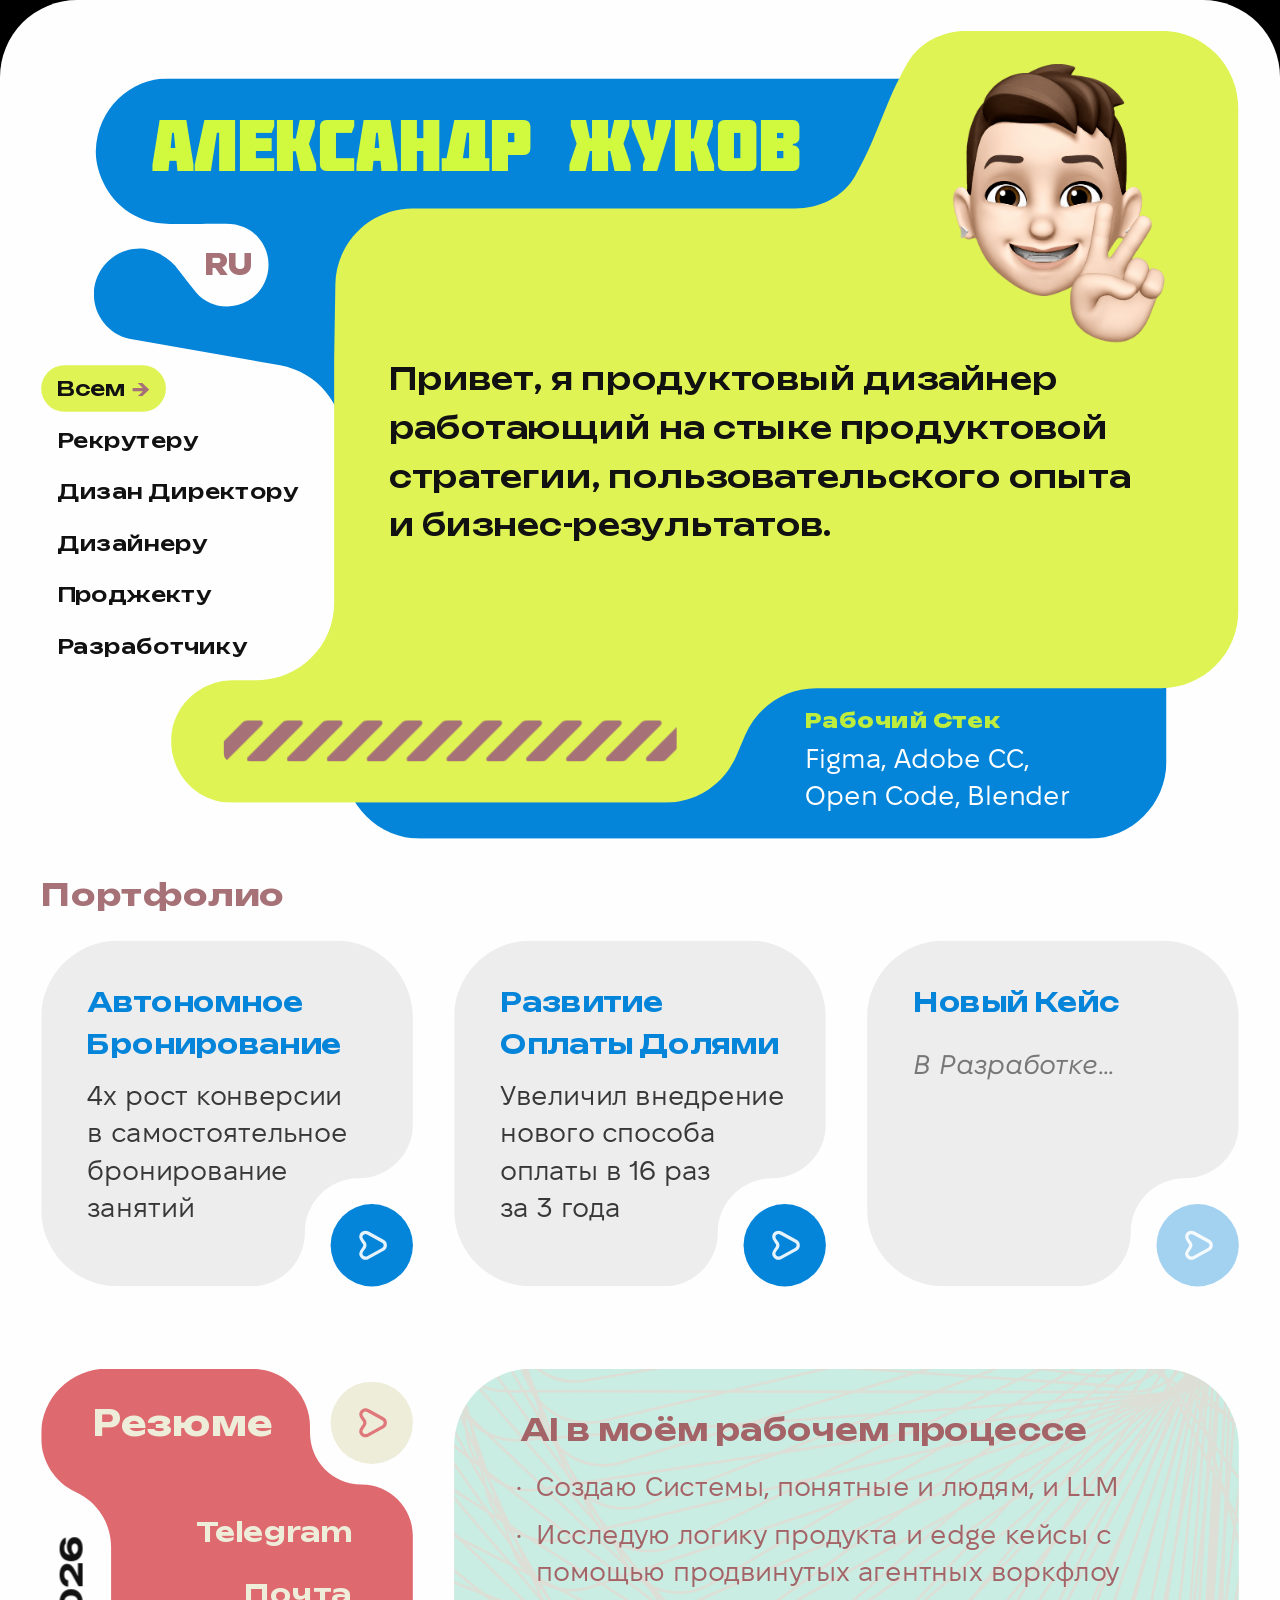
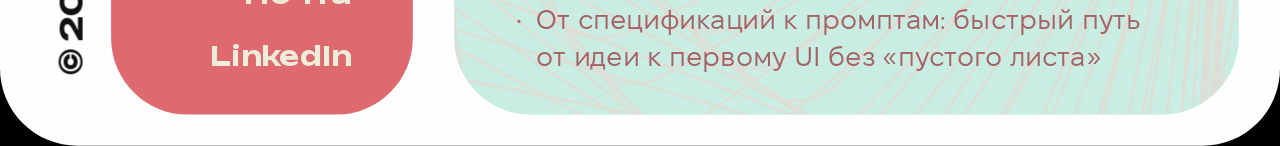
==== index.html @ 45cc1c5e "Fixes" ====
<!doctype html>
<html lang="ru">
  <head>
    <meta charset="UTF-8" />
    <meta name="viewport" content="width=device-width, initial-scale=1, viewport-fit=cover" />
    <meta name="description" content="Я продуктовый дизайнер. Работаю на стыке продуктовой стратегии, UX и пользы для бизнеса. Всегда рад обсудить дизайн, сложные системы и создание крутых решений для реальных задач." />
    <meta property="og:type" content="website" />
    <meta property="og:locale" content="ru_RU" />
    <meta property="og:title" content="Александр Жуков | Портфолио" />
    <meta property="og:description" content="Я продуктовый дизайнер. Работаю на стыке продуктовой стратегии, UX и пользы для бизнеса. Всегда рад обсудить дизайн, сложные системы и создание крутых решений для реальных задач." />
    <meta property="og:image" content="/seo/image-ru.png" />
    <title>Александр Жуков | Портфолио</title>
    <link rel="icon" href="/seo/favicon-light.svg" type="image/svg+xml" />
    <link rel="icon" href="/seo/favicon-light.svg" type="image/svg+xml" media="(prefers-color-scheme: light)" />
    <link rel="icon" href="/seo/favicon-dark.svg" type="image/svg+xml" media="(prefers-color-scheme: dark)" />
    <link rel="preconnect" href="https://fonts.gstatic.com" />

    <!-- Preload local fonts and critical index-page assets to prevent UI jumping during first animation -->
    <link rel="preload" href="/fonts/Bounded-Variable.ttf" as="font" type="font/ttf" crossorigin="anonymous">
    <link rel="preload" href="/fonts/Molot.otf" as="font" type="font/otf" crossorigin="anonymous">
    <link rel="preload" href="/fonts/FixelDisplay-Light.otf" as="font" type="font/otf" crossorigin="anonymous">
    <link rel="preload" href="/fonts/FixelDisplay-Regular.otf" as="font" type="font/otf" crossorigin="anonymous">
    <link rel="preload" href="/fonts/FixelDisplay20240404-RegularItalic.otf" as="font" type="font/otf" crossorigin="anonymous">
    <link rel="preload" href="/fonts/FixelDisplay-Medium.otf" as="font" type="font/otf" crossorigin="anonymous">
    <link rel="preload" href="/fonts/FixelDisplay-SemiBold.otf" as="font" type="font/otf" crossorigin="anonymous">
    <link rel="preload" href="/fonts/FixelText-Regular.otf" as="font" type="font/otf" crossorigin="anonymous">
    <link rel="preload" href="/fonts/FixelText20240404-RegularItalic.otf" as="font" type="font/otf" crossorigin="anonymous">
    <link rel="preload" href="/fonts/FixelText-Medium.otf" as="font" type="font/otf" crossorigin="anonymous">
    <link rel="preload" href="/my-animoji.png" as="image" type="image/png">
    <link rel="preload" href="/bg-pattern.svg" as="image" type="image/svg+xml">
    <link rel="preload" href="/mobile/bg-pattern.svg" as="image" type="image/svg+xml">
    <script type="module" crossorigin src="/assets/index-Bw-8nRaq.js"></script>
    <link rel="stylesheet" crossorigin href="/assets/index-B40tJUGC.css">
  </head>
  <body>
    <div id="root"></div>
  </body>
</html>
---- assets/index-B40tJUGC.css ----
@font-face{font-family:Bounded;src:url(/fonts/Bounded-Variable.ttf) format("truetype");font-weight:200 900;font-style:normal;font-display:swap}@font-face{font-family:Molot;src:url(/fonts/Molot.otf) format("opentype");font-weight:400;font-style:normal;font-display:swap}@font-face{font-family:Fixel Display;src:url(/fonts/FixelDisplay-Light.otf) format("opentype");font-weight:300;font-style:normal;font-display:swap}@font-face{font-family:Fixel Display;src:url(/fonts/FixelDisplay-Regular.otf) format("opentype");font-weight:400;font-style:normal;font-display:swap}@font-face{font-family:Fixel Display;src:url(/fonts/FixelDisplay20240404-RegularItalic.otf) format("opentype");font-weight:400;font-style:italic;font-display:swap}@font-face{font-family:Fixel Display;src:url(/fonts/FixelDisplay-Medium.otf) format("opentype");font-weight:500;font-style:normal;font-display:swap}@font-face{font-family:Fixel Display;src:url(/fonts/FixelDisplay-SemiBold.otf) format("opentype");font-weight:600;font-style:normal;font-display:swap}@font-face{font-family:Fixel Text;src:url(/fonts/FixelText-Regular.otf) format("opentype");font-weight:400;font-style:normal;font-display:swap}@font-face{font-family:Fixel Text;src:url(/fonts/FixelText20240404-RegularItalic.otf) format("opentype");font-weight:400;font-style:italic;font-display:swap}@font-face{font-family:Fixel Text;src:url(/fonts/FixelText-Medium.otf) format("opentype");font-weight:500;font-style:normal;font-display:swap}*,*:before,*:after{box-sizing:border-box}html{scrollbar-gutter:stable}html,body{margin:0;padding:0;background:#383838;color:#111;font-family:Bounded,system-ui,-apple-system,sans-serif;-webkit-font-smoothing:antialiased;-moz-osx-font-smoothing:grayscale;text-rendering:optimizeLegibility}body{min-height:100vh;overflow-x:hidden}button{font:inherit;color:inherit;background:none;border:0;padding:0;cursor:pointer}a{color:inherit;text-decoration:none}img{display:block;max-width:100%}@media (prefers-reduced-motion: reduce){*,*:before,*:after{animation-duration:.01ms!important;animation-iteration-count:1!important;transition-duration:.01ms!important;scroll-behavior:auto!important}}.shape-blue-main{position:absolute;width:834px;height:591px;background:#0585da;clip-path:path("M776.786.103a61 61 0 0 0-2.952-.072H59.372C29.437-.971 2.59 22.47 1.497 56.12c-.515 15.85 9.196 39.586 30.092 50.351 16.5 8.5 24.49 6.5 71 6.5 16 0 25 8.5 29.5 17 8.144 15.383 2.122 34.447-12.347 42.832-13.433 7.785-30.278 4.979-40.112-6.318-2.516-2.891-16.41-20.864-16.41-20.864s-10.833-12.379-26.3-13.381C15.467 131.741 0 148.768 0 167.798c0 16.703 11.475 31.049 27.44 34.555l117.338 20.668c28.535 5.136 49.304 30.054 49.304 59.153v248.702c0 33.19 26.805 60.096 59.871 60.096h519.881c33.066 0 59.871-26.906 59.871-60.096V60.126c0-2.118-2.284-3.383-4.273-2.673a28.8 28.8 0 0 1-9.697 1.672c-15.982 0-28.938-13.004-28.938-29.046 0-12.451-1.621-29.372-14.011-29.976")}.shape-green-main{position:absolute;width:830px;height:600px;background:#dff354;clip-path:path("M829.58 451c0 33.137-26.863 60-60 60H501.471c-23.948 0-45.603 14.241-55.09 36.23l-7.137 16.54c-9.488 21.989-31.143 36.23-55.091 36.23H47.69c-45.898 0-65.208-58.559-28.312-85.859a47.6 47.6 0 0 1 28.312-9.336h19.06c33.137 0 60-26.863 60-60l.001-189.399.948-58.38C128.23 164.273 154.933 138 187.691 138h297.28c18.919 0 37.198-8.678 46.659-25.061 18.279-31.65 22.572-56.227 40.85-87.878C581.941 8.678 600.221 0 619.14 0h150.44c33.137 0 60 26.863 60 60z")}.shape-case{position:absolute;top:0;right:0;bottom:0;left:0;width:289px;height:269px;background:var(--case-bg, #e8e6d3);clip-path:path("M229 0C262.137 0 289 26.8629 289 60V143C289 166.196 270.196 185 247 185C223.804 185 205 203.804 205 227C205 250.196 186.196 269 163 269H60C26.8629 269 0 242.137 0 209V60C0 26.8629 26.8629 0 60 0H229Z")}.shape-contact{position:absolute;top:0;right:0;bottom:0;left:0;width:289px;height:269px;background:#de6a70;clip-path:path("M164 0C188.853 0 209 20.1472 209 45V50C209 72.0914 226.909 90 249 90C271.091 90 289 107.909 289 130V209C289 242.137 262.137 269 229 269H114.357C81.2203 269 54.3574 242.137 54.3574 209V138.415C54.3574 120.183 43.7434 103.618 27.1787 96C10.614 88.3816 0 71.8172 0 53.5846V50.8906C0 22.7845 22.7845 0 50.8906 0H164Z")}.shape-line{--shape-line-segment-width: 44px;--shape-line-segment-overlap: -13px;--shape-line-step: calc( var(--shape-line-segment-width) + var(--shape-line-segment-overlap) );position:absolute;width:352px;height:32px;overflow:hidden;border-radius:6px}.shape-line__pattern{position:absolute;top:0;left:calc(var(--shape-line-segment-width) * -1);display:flex;animation:shape-line-flow 7s linear infinite;will-change:transform}.shape-line__segment{flex:0 0 auto;width:var(--shape-line-segment-width);height:32px;background:#a67277;clip-path:path("M41.3171 0C43.0989 0 43.9912 2.15425 42.7313 3.41419L15.9038 30.2426C14.7785 31.3678 13.2524 32 11.6611 32H2.00401C0.222218 32 -0.670123 29.8457 0.589777 28.5858L27.4173 1.75743C28.5426 0.632167 30.0687 0 31.66 0H41.3171Z")}.shape-line__segment+.shape-line__segment{margin-left:var(--shape-line-segment-overlap)}@keyframes shape-line-flow{0%{transform:translate(calc(var(--shape-line-step) * -1))}to{transform:translate(0)}}@media (prefers-reduced-motion: reduce){.shape-line__pattern{animation:none}}.shape-blue-main--mobile{position:absolute;width:367px;height:711px;background:#0585da;clip-path:path("M307 0C315.54 0 323.663 1.78418 331.017 5.00004C345.111 11.1638 350.5 27.2537 350.5 42.6375V64.6967C350.5 87.2317 332.232 105.5 309.697 105.5H279.789C260.142 105.5 248.371 127.338 259.171 143.75C269.971 160.162 258.199 182 238.553 182H42.7295C28.3701 182 16.7295 193.641 16.7295 208C16.7295 222.359 28.3701 234 42.7295 234H307C340.137 234 367 260.863 367 294V544.735C367 563.936 351.435 579.501 332.234 579.5C313.034 579.5 297.469 595.065 297.469 614.266V651C297.469 684.137 270.606 711 237.469 711H60C51.0516 711 42.5609 709.041 34.9332 705.528C21.1879 699.199 16 683.382 16 668.249V484.003C16 479.584 12.4185 476.002 8 476.001C3.58149 476.001 0 472.419 0 468V60C0 26.8629 26.8629 0 60 0H307Z")}.shape-green-main--mobile{position:absolute;width:368px;height:598px;background:#dff354;clip-path:path("M368 43C368 66.7482 348.748 86 325 86H56C42.7452 86 32 96.7452 32 110C32 123.255 42.7452 134 56 134H308C341.137 134 368 160.863 368 194V538C368 571.137 341.137 598 308 598H246.142C233.355 598 220.98 593.474 211.21 585.224C199.028 574.937 191.999 559.803 191.999 543.857V503.002C191.999 469.865 165.136 443.002 131.999 443.002H60C26.8629 443.002 0 416.139 0 383.002V118.992C0 85.8551 26.8629 58.9922 60 58.9922H192.155C212.67 58.9922 232.169 48.5061 240.035 29.5584C242.057 24.6875 244.058 19.8393 247.018 13.9709C251.496 5.09137 260.916 0 270.861 0H319.537C327.859 0 331.609 9.9059 324.774 14.6527C322.634 16.1383 319.963 16.4527 317.374 16.1656C316.388 16.0562 315.386 16 314.371 16C299.459 16 287.371 28.0883 287.371 43C287.371 57.9117 299.459 70 314.371 70C329.283 69.9999 341.371 57.9116 341.371 43C341.371 34.9319 339.073 26.12 344.015 19.7425C348.71 13.6831 355.991 8.56441 367.063 0.121094C367.164 0.043775 367.291 0 367.418 0C367.74 0 368 0.260455 368 0.581742V43Z")}.shape-case--mobile{position:absolute;top:0;right:0;bottom:0;left:0;width:367px;height:269px;background:var(--case-bg, #e8e6d3);clip-path:path("M307 0C340.137 0 367 26.8629 367 60V141C367 164.748 347.497 184 323.749 184C300.276 184 281 203.028 281 226.5C281 249.972 261.972 269 238.5 269H60C26.8629 269 0 242.137 0 209V60C0 26.8629 26.8629 0 60 0H307Z")}.shape-contact--mobile{position:absolute;top:0;right:0;bottom:0;left:0;width:367px;height:269px;background:#de6a70;clip-path:path("M242 0C266.853 0 287 20.1472 287 45V50C287 72.0914 304.909 90 327 90C349.091 90 367 107.909 367 130V209C367 242.137 340.137 269 307 269H129.028C95.8912 269 69.0283 242.137 69.0283 209V145.208C69.0283 123.176 55.2298 103.503 34.5142 96L32.3653 95.2218C12.9394 88.1863 0 69.7381 0 49.0774C0 21.9727 21.9727 0 49.0774 0H242Z")}.page{width:100vw;min-height:100vh;background:#000;display:flex;align-items:center;justify-content:center;overflow:hidden}.page[data-layout=mobile]{align-items:flex-start;overflow:visible}.page-scaler{position:relative}.site-container{position:relative;transform-origin:top left;background:#fefefe;border-radius:60px;overflow:hidden}.section{position:absolute}.main-block .main-shapes{position:absolute;top:0;right:0;bottom:0;left:0;pointer-events:none}.main-block .my-name{position:absolute;margin:0;color:#d1fa3e;font-family:Molot,sans-serif;font-weight:400;letter-spacing:-.01em}.main-block .my-language{position:absolute;color:#a67277;font-family:Bounded,sans-serif;font-weight:800;-webkit-user-select:none;user-select:none;cursor:pointer;display:inline-flex;align-items:center;justify-content:center;transition:transform .2s ease-in-out}.main-block .my-language:hover{transform:scale(1.08)}.main-block .main-message-block{position:absolute;margin:0;color:#111;font-family:Bounded,sans-serif;font-weight:500;line-height:38px}.main-block .main-message-block .main-message-line{display:block}.main-block .main-message-link{cursor:pointer;color:inherit;transition:color .15s ease}.main-block .main-message-link:hover{color:#a67277}.main-block .main-message-link>span>span{text-decoration:underline;text-underline-offset:3px;text-decoration-thickness:1px}.main-block .my-stack{position:absolute;display:flex;flex-direction:column;gap:6px}.main-block .my-stack .stack-label{color:#beed3d;font-family:Bounded,sans-serif;font-weight:800;margin:0;font-size:16px;line-height:26px}.main-block .my-stack .stack-value{color:#fff;font-family:Fixel Display,sans-serif;font-weight:400;margin:0;font-size:21px;line-height:29px;white-space:pre-line}.main-block .my-animoji{position:absolute;display:block;object-fit:cover;-webkit-user-select:none;user-select:none;pointer-events:none}.main-selector{position:absolute;display:flex;flex-direction:column;align-items:left;gap:4px}.main-selector--horizontal{flex-direction:row;overflow-x:auto;overflow-y:hidden;align-items:center;scrollbar-width:none;-ms-overflow-style:none;padding-right:24px}.main-selector--horizontal::-webkit-scrollbar{display:none}.menu-item{flex:0 0 auto;display:inline-flex;align-items:center;width:fit-content;gap:8px;height:36px;padding:5px 12px;border-radius:999px;background:transparent;color:#111;font-family:Bounded,sans-serif;font-weight:500;font-size:16px;white-space:nowrap;cursor:pointer;transition:background .18s ease,transform .15s ease}.menu-item:hover{background:#dff354}.menu-item[data-state=selected]{background:#dff354;gap:4px}.menu-item .menu-item__label{line-height:26px}.menu-item .menu-item__arrow{width:15px;height:14px;flex:0 0 auto;display:inline-flex;align-items:center;justify-content:center}.menu-item .menu-item__arrow svg{width:15px;height:12px;display:block}.menu-item--mobile{height:32px;font-size:15px;padding:5px 12px}.menu-item--mobile .menu-item__label{line-height:22px}.menu-item--mobile .menu-item__arrow{width:11px;height:12px}.menu-item--mobile .menu-item__arrow svg{transform:rotate(90deg);transform-origin:center}.portfolio-section{position:absolute;display:flex;flex-direction:column;gap:24px}.portfolio-section .portfolio-title{color:#a67277;margin:0;font-family:Bounded,sans-serif;font-weight:700;font-size:24px;line-height:24px}.page[data-layout=desktop] .portfolio-section .portfolio-title{text-align:center;padding-top:9px}.page[data-layout=tablet] .portfolio-section .portfolio-title{text-align:left}.page[data-layout=mobile] .portfolio-section .portfolio-title{text-align:center}.cases-block{display:flex;flex-direction:column;gap:32px}.cases-block--horizontal{flex-direction:row}.case-card{position:relative;width:289px;height:269px;flex:0 0 auto}.case-card--mobile{width:367px}.case-card .case-content{position:relative;padding:32px 32px 32px 36px;height:100%;z-index:1}.case-card--mobile .case-content{padding:32px 52px}.case-card .case-title{margin:0;font-family:Bounded,sans-serif;font-weight:600;font-size:21px;line-height:32px;color:var(--case-fg, #0585DA);letter-spacing:-.01em}.case-card .case-description{margin:10px 0 0;font-family:Fixel Display,sans-serif;font-weight:400;font-size:21px;line-height:29px;color:#383838;white-space:pre-line}.case-card--temporary-new-case-study .case-description{margin-top:18px;color:#777;font-style:italic}.case-card--temporary-new-case-study{cursor:auto}.case-card--temporary-new-case-study .case-button{opacity:36%}.case-card .case-button{position:absolute;right:0;bottom:0;width:64px;height:64px;border-radius:999px;background:var(--case-fg, #de6a70);display:inline-flex;align-items:center;justify-content:center;z-index:2;transition:transform .2s ease}.case-card:not(.case-card--temporary-new-case-study):hover .case-button{transform:translateY(-4px) rotate(-8deg)}.case-card--temporary-new-case-study:hover .case-button{transform:none}.case-card .case-button__arrow{display:block;width:24px;height:24px;background:#fff;mask:url(/arrow-big.svg) center / 24px 24px no-repeat;-webkit-mask:url(/arrow-big.svg) center / 24px 24px no-repeat}.bottom-section{position:absolute;display:flex;gap:32px}.bottom-section--mobile{flex-direction:column;align-items:center}.contact-block{position:relative;width:289px;height:269px;flex:0 0 auto}.contact-block--mobile{width:367px}.contact-block .contact-content{position:relative;z-index:1;height:100%}.contact-block .resume-title{position:absolute;top:24px;left:40px;margin:0;font-family:Bounded,sans-serif;font-weight:700;font-size:27px;line-height:36px;color:#eeedd9;cursor:pointer;-webkit-user-select:none;user-select:none;width:250px;height:52px}.contact-block--mobile .resume-title{left:94px}.contact-block .resume-button{position:absolute;top:10px;right:0;width:64px;height:64px;border-radius:999px;background:#eeedd9;display:inline-flex;align-items:center;justify-content:center;z-index:2}.contact-block .resume-button__arrow{display:block;width:24px;height:24px;background:#de6a70;mask:url(/arrow-big.svg) center / 24px 24px no-repeat;-webkit-mask:url(/arrow-big.svg) center / 24px 24px no-repeat}.contact-block .copyright{position:absolute;left:41px;bottom:30px;margin:0;font-family:Bounded,sans-serif;font-weight:700;font-size:24px;line-height:36px;color:#111;transform-origin:left bottom;transform:rotate(-90deg);white-space:nowrap}.contact-block--mobile .copyright{left:52px}.contact-block .contact-links{position:absolute;top:111px;right:48px;display:flex;flex-direction:column;gap:16px;align-items:flex-end}.contact-block--mobile .contact-links{right:54px}.contact-block .contact-links a{font-family:Bounded,sans-serif;font-weight:600;font-size:21px;line-height:32px;color:#eeedd9;transition:transform .18s ease,opacity .18s ease;display:inline-block}.contact-block .contact-links a:hover{transform:translate(-4px);opacity:.85}.ai-block{position:relative;background:#c9ede3;border-radius:60px;overflow:hidden;flex:0 0 auto}.ai-block .ai-bg{position:absolute;top:0;right:0;bottom:0;left:0;background:url(/bg-pattern.svg) center/cover no-repeat;opacity:1;pointer-events:none}.ai-block--mobile .ai-bg{background-image:url(/mobile/bg-pattern.svg)}.ai-block .ai-title{position:absolute;margin:0;font-family:Bounded,sans-serif;font-weight:600;font-size:24px;line-height:38px;color:#a46366;white-space:pre-line}.ai-block .ai-bullets{position:absolute;margin:0;padding:0;list-style:none;font-family:Fixel Display,sans-serif;font-weight:400;font-size:21px;line-height:29px;color:#a46366;display:flex;flex-direction:column;gap:8px}.ai-block .ai-bullets li{position:relative;padding-left:16px}.ai-block .ai-bullets li:before{content:"•";position:absolute;left:0}.page[data-layout=desktop] .site-container{padding:24px 32px}.page[data-layout=desktop] .section.main-block{left:32px;top:24px;width:931px;height:627px}.page[data-layout=desktop] .section.portfolio-section{left:995px;top:24px;width:289px}.page[data-layout=desktop] .section.bottom-section{left:32px;top:683px;width:931px;height:269px}.page[data-layout=tablet] .site-container{padding:24px 32px}.page[data-layout=tablet] .section.main-block{left:32px;top:24px;width:931px;height:627px}.page[data-layout=tablet] .section.portfolio-section{left:32px;top:683px;width:931px}.page[data-layout=tablet] .section.bottom-section{left:32px;top:1064px;width:931px;height:269px}.page[data-layout=mobile] .site-container{padding:24px}.page[data-layout=mobile] .section.main-block{left:24px;top:24px;width:367px;height:711px}.page[data-layout=mobile] .section.portfolio-section{left:24px;top:767px;width:367px}.page[data-layout=mobile] .section.bottom-section{left:24px;top:1718px;width:367px;flex-direction:column}.resume-backdrop{position:fixed;top:0;right:0;bottom:0;left:0;background:#14141447;backdrop-filter:blur(10px) saturate(120%);-webkit-backdrop-filter:blur(10px) saturate(120%);z-index:100;cursor:pointer}.resume-drawer{position:fixed;top:0;right:0;height:100vh;width:62%;background:#fefefe;z-index:101;display:flex;flex-direction:column;border-top-left-radius:60px;border-bottom-left-radius:60px;overflow:visible;box-shadow:-24px 0 48px #0000002e}.resume-drawer:before{content:"";position:absolute;top:0;right:0;bottom:0;left:0;border:7px solid #222222;border-radius:inherit;pointer-events:none;z-index:10}.page[data-layout=tablet] .resume-drawer{width:75%}.page[data-layout=mobile] .resume-drawer{width:100%;height:calc(100vh - 100px);top:auto;bottom:0;right:auto;left:0;border-radius:32px 32px 0 0;box-shadow:0 -24px 48px #0000002e}.page[data-layout=mobile] .resume-drawer:before{border-bottom-left-radius:0;border-bottom-right-radius:0}.page[data-layout=mobile] .resume-drawer__pdf{border-radius:32px 32px 0 0}.resume-drawer__pdf{flex:1;border:0;width:100%;background:#f3f3f3;border-top-left-radius:60px;border-bottom-left-radius:60px;overflow:hidden}.resume-drawer__close{position:absolute;top:24px;left:-88px;width:64px;height:64px;border-radius:999px;background:#de6a70;display:flex;align-items:center;justify-content:center;z-index:102;cursor:pointer;transition:background .18s ease,transform .18s ease,opacity .18s ease}.page[data-layout=mobile] .resume-drawer__close{top:-88px;left:auto;right:24px}.resume-drawer__close:hover{background:#c85a60;transform:scale(1.08);opacity:.9}.resume-drawer__download{position:absolute;top:112px;left:-88px;width:64px;height:64px;border-radius:999px;background:#0585da;display:flex;align-items:center;justify-content:center;z-index:102;cursor:pointer;transition:background .18s ease,transform .18s ease,opacity .18s ease}.page[data-layout=mobile] .resume-drawer__download{top:-88px;left:24px}.resume-drawer__download:hover{background:#0470bd;transform:scale(1.08);opacity:.9}.case-page{width:100vw;min-height:100vh;background:#383838;overflow-x:clip}.case-page__scaler{margin:0 auto;position:relative}.case-container{position:relative;transform-origin:top left;background:#fefefe;border-radius:60px;padding:24px 32px;display:flex;flex-direction:column;gap:32px;margin:0;overflow:clip}.case-page[data-layout=mobile] .case-container{padding:24px;border-radius:60px;gap:24px}.case-header{position:relative;display:flex;align-items:center;justify-content:space-between;width:100%;height:84px;padding:0 32px;background:url(/case-header-desktop.svg) center / 100% 100% no-repeat;border-radius:0;min-height:84px;box-sizing:border-box}.case-header__left{display:flex;align-items:center;position:relative;z-index:1}.case-header__name{font-family:Molot,sans-serif;font-weight:400;font-size:36px;line-height:36px;color:#d1fa3e;cursor:pointer;transition:opacity .15s ease}.case-header__name:hover{opacity:.78}.case-header__divider{display:none}.case-header__lang{position:absolute;z-index:1;left:364px;display:inline-flex;align-items:center;justify-content:center;width:52px;height:52px;border-radius:999px;font-family:Bounded,sans-serif;font-weight:500;font-size:19px;line-height:19px;color:#a67277;cursor:pointer;transition:transform .2s ease;background:transparent}.case-header__lang:hover{transform:scale(1.08)}.case-header__nav{display:flex;gap:48px;align-items:center;position:relative;z-index:1}.case-header__nav a{font-family:Fixel Display,sans-serif;font-weight:500;font-size:20px;line-height:26px;color:#fff;cursor:pointer;transition:opacity .15s ease,transform .18s ease;text-align:center;white-space:nowrap}.case-header__nav a:nth-child(1){width:120px}.case-header__nav a:nth-child(2){width:87px}.case-header__nav a:nth-child(3){width:79px}.case-header__nav a:hover{opacity:.78;transform:translateY(-2px)}.case-page[data-layout=tablet] .case-header{background:none}.case-page[data-layout=tablet] .case-header:before{content:"";position:absolute;top:0;right:-34px;bottom:0;left:-34px;background:url(/case-header-tablet.svg) center / 100% 100% no-repeat;pointer-events:none;z-index:0}.case-page[data-layout=tablet] .case-header__left{display:flex}.case-page[data-layout=tablet] .case-header__name{font-size:36px;line-height:36px}.case-page[data-layout=tablet] .case-header__divider{display:none}.case-page[data-layout=tablet] .case-header__lang{width:52px;height:52px;font-size:19px;line-height:19px}.case-page[data-layout=tablet] .case-header__nav{gap:32px}.case-page[data-layout=mobile] .case-header{height:63px;padding:0 16px 0 20px;background-image:url(/mobile/case-header.svg);min-height:63px}.case-page[data-layout=mobile] .case-header__left{display:flex}.case-page[data-layout=mobile] .case-header__divider{display:none}.case-page[data-layout=mobile] .case-header__name{font-size:23px;line-height:23px}.case-page[data-layout=mobile] .case-header__divider{height:23px}.case-page[data-layout=mobile] .case-header__lang{left:292px;width:39px;height:39px;font-size:14px;line-height:14px}.case-title-section{padding:0 32px;display:flex;flex-direction:column;gap:8px}.case-title{margin:0;font-family:Bounded,sans-serif;font-weight:700;font-size:44px;line-height:66px;color:#000}.case-subtitle{margin:0;font-family:Fixel Display,sans-serif;font-weight:600;font-size:28px;line-height:39px;color:#000}.case-page[data-layout=tablet] .case-title-section,.case-page[data-layout=mobile] .case-title-section{padding:0}.case-page[data-layout=mobile] .case-title{font-size:25px;line-height:36px}.case-page[data-layout=mobile] .case-subtitle{font-size:18px;line-height:26px}.case-details{box-sizing:border-box;display:flex;align-items:stretch;gap:32px;padding:32px;border:2px solid #1676c5;border-radius:46px}.case-details--mobile{flex-direction:column;gap:24px;padding:32px 24px;border-radius:46px}.case-details__col{flex:1;display:flex;flex-direction:column;gap:8px}.case-page[data-layout=mobile] .case-details__col{flex:initial}.case-page[data-layout=desktop] .case-details{gap:29px}.case-page[data-layout=desktop] .case-details__at-glance{flex:0 0 578px}.case-page[data-layout=desktop] .case-details__responsibilities{flex:0 0 546px}.case-page[data-layout=tablet] .case-details{flex-direction:column;gap:24px;min-height:379px}.case-page[data-layout=mobile] .case-details--mobile{border-radius:46px}.case-details__divider{width:2px;background:#1676c5;border-radius:999px}.case-page[data-layout=mobile] .case-details__divider,.case-page[data-layout=tablet] .case-details__divider{display:none}.case-details__label{margin:0;font-family:Bounded,sans-serif;font-weight:600;font-size:16px;line-height:25px;color:#111}.case-page[data-layout=mobile] .case-details__label{font-size:14px;line-height:22px}.case-details__body{margin:0;font-family:Fixel Text,sans-serif;font-weight:400;font-size:18px;line-height:27px;color:#111;white-space:pre-line}.case-page[data-layout=mobile] .case-details__body{font-size:16px;line-height:24px}.case-details__responsibility-lines{display:flex;flex-direction:column;gap:6px}.case-details__meta{display:grid;grid-template-columns:repeat(2,minmax(0,1fr));width:100%;margin-top:16px}.case-details__meta>div{display:flex;flex-direction:column;gap:8px}.case-details__meta-label{margin:0;font-family:Bounded,sans-serif;font-weight:700;font-size:14px;line-height:20px;color:#1676c5}.case-details__meta-value{margin:0;font-family:Fixel Text,sans-serif;font-weight:400;font-size:16px;line-height:24px;color:#111}.case-details__role{font-weight:400}.case-block{display:grid;grid-template-columns:minmax(0,1fr) minmax(0,1fr);column-gap:32px;width:100%;align-items:flex-start;padding:0}.case-page[data-layout=desktop] .case-block{grid-template-columns:610px 610px}.case-page[data-layout=tablet] .case-block{grid-template-columns:610px;justify-content:center;row-gap:16px}.case-block--mobile{grid-template-columns:1fr;column-gap:0;row-gap:16px}.case-block__text,.case-block__content{width:100%;min-width:0;display:flex;flex-direction:column;gap:16px}.case-block--mobile .case-block__text,.case-block--mobile .case-block__content{width:100%}.case-page[data-layout=tablet] .case-block__text,.case-page[data-layout=tablet] .case-block__content{width:610px}.case-block__heading{margin:0;font-family:Bounded,sans-serif;font-weight:600;font-size:34px;line-height:52px;color:#000;white-space:pre-line}.case-block__body{margin:0;font-family:Fixel Text,sans-serif;font-weight:400;font-size:18px;line-height:27px;color:#111;white-space:pre-line}.case-block__body--emphasis{font-style:italic}.case-block__medium{font-weight:500}.case-block__body+.case-block__body--emphasis{margin-top:-8px}.case-block__link{color:#1676c5;text-underline-offset:2px;transition:opacity .15s ease}.case-block__link:hover{opacity:.78}.case-block__list{margin:0;padding:0 0 0 24px;display:flex;flex-direction:column;gap:6px;font-family:Fixel Text,sans-serif;font-weight:400;font-size:18px;line-height:27px;color:#111}.case-block__body+.case-block__list{margin-top:-8px}.case-block__list--bullet{list-style:disc}.case-block__list--number{list-style:decimal}.case-block__list-item{padding-left:4px}.case-block__list-item::marker{color:#1e1e1e}.case-block__list--emphasis{font-family:Fixel Text,sans-serif;font-weight:400;font-style:italic;font-size:18px;line-height:27px;color:#111}.case-block__split-list{display:grid;grid-template-columns:repeat(2,minmax(0,1fr));column-gap:7px;margin:-8px 0 0}.case-block__split-list-column{margin:0;padding:0 0 0 24px;list-style:disc;font-family:Fixel Text,sans-serif;font-weight:400;font-size:18px;line-height:27px;color:#111}.case-block__split-list-item{padding-left:4px}.case-block--mobile .case-block__split-list{grid-template-columns:1fr;row-gap:0}.case-block__chart{width:100%;box-sizing:border-box;min-width:0;margin-top:16px;border-radius:46px;padding:24px;display:flex;flex-direction:column;gap:12px;align-items:center;justify-content:center;cursor:pointer;transition:transform .18s ease;border:0;font:inherit;color:inherit}.case-block__chart img{width:100%;height:auto;display:block}.case-block__chart--full{width:100%}.case-block__chart--no-bg{padding:0}.case-page[data-layout=mobile] .case-block__chart{margin-top:8px;padding:20px}.case-page[data-layout=mobile] .case-block__chart--no-bg{padding:0}.case-block__chart--phone{width:610px;height:688px;max-width:100%}.case-block__chart--phone img{width:310px;height:640px;max-width:100%;object-fit:contain}.case-block__chart-desc{font-family:Bounded,sans-serif;font-weight:400;font-size:14px;line-height:20px;color:#757575;text-align:center}.case-block__chart-page-caption{width:610px;max-width:100%;margin:-4px 0 0;font-family:Fixel Text,sans-serif;font-weight:400;font-size:18px;line-height:27px;color:#686868;text-align:center}.case-page[data-layout=mobile] .case-block__heading{font-size:21px;line-height:32px}.case-page[data-layout=mobile] .case-block__chart--phone{width:100%;height:auto;min-height:0;box-sizing:border-box}.case-page[data-layout=mobile] .case-block__chart--phone img{width:100%;height:auto;max-width:100%;max-height:none}.case-block--media-before-body .case-block__chart{margin-top:0}.case-block--media-before-body .case-block__chart-page-caption+.case-block__body,.case-block--media-before-body .case-block__chart+.case-block__body{margin-top:16px}.case-page[data-layout=mobile] .case-block__chart-page-caption{width:100%;margin-top:-4px}.case-stats{display:flex;flex-direction:column;gap:16px;width:100%}.case-stat-card{border-radius:30px;padding:24px 32px;display:flex;flex-direction:column;gap:8px;color:#eeedd9}.case-page[data-layout=mobile] .case-stat-card{gap:8px}.case-stat-card__value{margin:0;font-family:Bounded,sans-serif;font-weight:500;font-size:34px;line-height:42px}.case-page[data-layout=mobile] .case-stat-card__value{font-size:27px;line-height:36px}.case-stat-card__arrow{font-weight:400}.case-stat-card__source{font-weight:300}.case-stat-card__result{font-weight:500}.case-stat-card__label{margin:0;font-family:Fixel Display,sans-serif;font-weight:600;font-size:24px;line-height:33px}.case-page[data-layout=mobile] .case-stat-card__label{font-size:18px;line-height:26px}.case-reflection{align-items:flex-start}.case-reflection__lines{display:flex;flex-direction:column;gap:12px}.case-separator{border:0;height:1px;background:#e2e7e8;width:100%;margin:0}.horiz-slider{width:690px;height:var(--horiz-section-height);display:flex;align-items:stretch;gap:32px;overflow:visible}.case-block__content>.horiz-slider{margin-top:16px}.case-page[data-layout=mobile] .case-block__content>.horiz-slider{margin-top:8px}.horiz-slider__rail-track{width:48px;flex:0 0 48px;align-self:flex-start;height:var(--horiz-rail-track-height);margin-top:var(--horiz-sticky-boundary-inset);position:relative}.horiz-slider__rail{width:48px;height:var(--horiz-rail-controls-height);display:flex;flex-direction:column;align-items:center;justify-content:center;gap:16px;position:absolute;top:0;left:0;transform:translate3d(0,var(--horiz-rail-y, 0px),0);transition:transform .4s cubic-bezier(.34,1.56,.64,1)}.horiz-slider__arrow,.horiz-slider__dot{border:0;padding:0;cursor:pointer;flex:0 0 auto}.horiz-slider__arrow{width:44px;height:44px;border-radius:999px;background:var(--horiz-active-color);display:inline-flex;align-items:center;justify-content:center;transition:opacity .15s ease,transform .18s ease}.horiz-slider__arrow--prev{padding-bottom:2px}.case-page[data-layout=mobile] .horiz-slider__arrow--prev,.case-page[data-layout=tablet] .horiz-slider__arrow--prev{padding:0 2px 0 0}.horiz-slider__arrow--next{padding-top:2px}.case-page[data-layout=mobile] .horiz-slider__arrow--next,.case-page[data-layout=tablet] .horiz-slider__arrow--next{padding:0 0 0 2px}.horiz-slider__arrow:hover{transform:translateY(-2px)}.horiz-slider__arrow:disabled{opacity:.35;cursor:default;pointer-events:none}.horiz-slider__arrow:disabled:hover{transform:none}.horiz-slider__arrow:focus-visible,.horiz-slider__dot:focus-visible{outline:2px solid var(--horiz-active-color);outline-offset:4px}.horiz-slider__arrow img{width:20px;height:20px;display:block}.horiz-slider__arrow--next img{transform:rotate(180deg)}.horiz-slider__dots{display:flex;flex-direction:column;align-items:center;gap:14px}.horiz-slider__dot{width:18px;height:18px;border-radius:999px;background:#e1e4e7;transition:background .15s ease,transform .18s ease}.case-page[data-layout=mobile] .horiz-slider__dot,.case-page[data-layout=tablet] .horiz-slider__dot{width:16px;height:16px}.horiz-slider__dot[aria-current=true]{background:var(--horiz-active-color)}.horiz-slider__dot:hover{transform:scale(1.12)}.horiz-slider__stage{width:var(--horiz-stage-width);height:var(--horiz-section-height);flex:0 0 var(--horiz-stage-width);display:flex;flex-direction:column;align-items:center;justify-content:flex-start;overflow:visible;touch-action:pan-y}.horiz-slider__viewport{width:var(--horiz-stage-width);height:var(--horiz-rail-height);overflow:hidden}.horiz-slider__track{height:100%;display:flex;align-items:flex-start;gap:var(--horiz-slide-gap);transform:translate3d(var(--horiz-track-x),0,0);transition:transform .6s cubic-bezier(.32,.72,0,1);will-change:transform}.horiz-slider__track--instant{transition:none}.horiz-slider__ghost{flex:0 0 var(--horiz-slide-width);width:var(--horiz-slide-width);display:flex;align-items:flex-start;justify-content:center;pointer-events:none}.horiz-screen__card{width:var(--horiz-card-width);height:var(--horiz-card-height);margin-top:var(--horiz-card-top);flex:0 0 var(--horiz-card-width);background:transparent;border:0;border-radius:46px;padding:24px;cursor:pointer;display:flex;align-items:center;justify-content:center;transform-origin:center center;transition:transform .35s cubic-bezier(.32,.72,0,1),opacity .35s ease,filter .35s ease}.case-page[data-layout=mobile] .horiz-screen__card{padding:20px}.horiz-screen__card--inactive{transform:scale(.92);opacity:.55;filter:saturate(.85)}.case-page[data-layout=desktop] .horiz-screen__card--inactive,.case-page[data-layout=mobile] .horiz-screen__card--inactive{transform-origin:left center}.case-page[data-layout=mobile] .horiz-screen__card--inactive-before{transform-origin:right center}.case-page[data-layout=mobile] .horiz-screen__card--inactive-after{transform-origin:left center}.horiz-screen__card--inactive:hover{transform:scale(.96);opacity:.85;filter:saturate(1)}.horiz-screen__card img{width:var(--horiz-image-width);height:var(--horiz-image-height);max-width:100%;display:block;object-fit:contain}.horiz-screen__desc{width:var(--horiz-slide-width);height:var(--horiz-desc-height);max-width:none;margin:12px 0 0;font-family:Fixel Text,sans-serif;font-weight:400;font-size:18px;line-height:27px;color:#686868;text-align:center}.case-page[data-layout=desktop] .horiz-slider{height:var(--horiz-rail-height);margin-left:-80px;margin-bottom:calc(var(--horiz-desc-height) + 12px)}.case-page[data-layout=desktop] .horiz-slider__stage{align-items:flex-start}.case-page[data-layout=desktop] .horiz-screen__desc{text-align:center}.case-page[data-layout=tablet] .horiz-slider{width:var(--horiz-stage-width);height:auto;margin-left:-192.5px;flex-direction:column-reverse;align-items:stretch;gap:24px;overflow:visible}.case-page[data-layout=tablet] .horiz-slider__rail-track{width:var(--horiz-slide-width);flex-basis:auto;align-self:center;height:auto;margin-top:0;position:static;display:flex;justify-content:center}.case-page[data-layout=tablet] .horiz-slider__rail{width:var(--horiz-slide-width);height:40px;flex-direction:row;justify-content:center;gap:16px;position:static;top:auto;transform:none}.case-page[data-layout=tablet] .horiz-slider__dots{flex-direction:row;gap:16px}.case-page[data-layout=tablet] .horiz-slider__arrow{width:40px;height:40px}.case-page[data-layout=mobile] .horiz-slider__arrow{width:36px;height:36px}.case-page[data-layout=tablet] .horiz-slider__arrow img{width:16px;height:16px}.case-page[data-layout=mobile] .horiz-slider__arrow img{width:14px;height:14px}.case-page[data-layout=tablet] .horiz-slider__arrow--prev img{transform:rotate(-90deg)}.case-page[data-layout=tablet] .horiz-slider__arrow--next img{transform:rotate(90deg)}.case-page[data-layout=tablet] .horiz-slider__stage{width:var(--horiz-stage-width);height:var(--horiz-section-height);flex-basis:auto}.case-page[data-layout=mobile] .horiz-slider{width:var(--horiz-stage-width);height:auto;margin-left:-24px;flex-direction:column-reverse;align-items:stretch;gap:16px;overflow:visible}.case-page[data-layout=mobile] .horiz-slider__rail-track{width:var(--horiz-slide-width);flex-basis:auto;align-self:center;height:auto;margin-top:0;position:static;display:flex;justify-content:center}.case-page[data-layout=mobile] .horiz-slider__rail{width:var(--horiz-slide-width);height:48px;flex-direction:row;justify-content:center;gap:20px;position:static;top:auto;transform:none}.case-page[data-layout=mobile] .horiz-slider__dots{flex-direction:row;gap:10px}.case-page[data-layout=mobile] .horiz-slider__arrow--prev img{transform:rotate(-90deg)}.case-page[data-layout=mobile] .horiz-slider__arrow--next img{transform:rotate(90deg)}.case-page[data-layout=mobile] .horiz-slider__stage{width:var(--horiz-stage-width);height:auto;flex-basis:auto;overflow:visible}.case-page[data-layout=mobile] .horiz-screen__card{width:var(--horiz-slide-width);height:var(--horiz-card-height);flex-basis:var(--horiz-slide-width);min-height:0;margin-top:var(--horiz-card-top);box-sizing:border-box}.case-page[data-layout=mobile] .horiz-screen__card img{width:var(--horiz-image-width);height:var(--horiz-image-height);max-width:100%;max-height:100%;object-fit:contain}.case-page[data-layout=mobile] .horiz-screen__desc{width:var(--horiz-slide-width);height:auto;min-height:52px}.case-footer{display:flex;align-items:stretch;justify-content:space-between;gap:32px;padding:24px 0;background:#fefefe;min-height:173px;box-sizing:border-box}.case-footer__col{flex:1;display:flex;flex-direction:column;gap:12px}.case-footer__name-col{justify-content:space-between}.case-footer__name{margin:0;font-family:Molot,sans-serif;font-weight:400;font-size:28px;line-height:36px;color:#0585da;white-space:pre-line;transition:opacity .15s ease}.case-footer__name:hover{opacity:.78}.case-footer__top-button{width:34px;height:34px;flex:0 0 auto;display:inline-flex;align-items:center;justify-content:center;box-sizing:border-box;border:2.5px solid currentColor;border-radius:10px;color:#a67277;transition:opacity .15s ease}.case-footer__top-button:hover{opacity:.78}.case-footer__top-button:focus-visible{outline:2px solid #a67277;outline-offset:3px}.case-footer__top-arrow{width:18px;height:18px;display:block;background:currentColor;mask:url(/case2/slide-arrow.svg) center / contain no-repeat;-webkit-mask:url(/case2/slide-arrow.svg) center / contain no-repeat}.case-footer__divider{width:1px;background:#e2e7e8;align-self:stretch}.case-footer__col-label{margin:0;font-family:Bounded,sans-serif;font-weight:600;font-size:16px;line-height:25px;color:#111}.case-footer__list{margin:0;padding:0;list-style:none;display:flex;flex-direction:column;gap:8px}.case-footer__list-item{font-family:Fixel Display,sans-serif;font-weight:400;font-size:16px;line-height:24px;color:#1e1e1e}.case-footer__list-item--muted{font-style:italic}.case-footer__list li a{font-family:Fixel Display,sans-serif;font-weight:400;font-size:16px;line-height:24px;color:#1e1e1e;transition:opacity .15s ease}.case-footer__active-arrow{color:#ad6767}.case-footer__contacts-col .case-footer__list li a{display:inline-flex;align-items:center;min-height:32px;margin:-4px 0}.case-footer__external-arrow{font-family:Bounded,sans-serif;font-weight:300;font-size:14px;line-height:24px;margin-left:6px}.case-footer__list li a:hover{color:#1676c5}.case-footer__lang-col{align-items:flex-end;justify-content:space-between}.case-footer__lang-row{display:flex;align-items:center;gap:8px}.case-footer__lang-pill{font-family:Bounded,sans-serif;font-weight:600;font-size:16px;line-height:25px;color:#a67277;cursor:pointer;opacity:.6;transition:opacity .15s ease}.case-footer__lang-pill--active{opacity:1;cursor:default}.case-footer__lang-pill:hover{opacity:1}.case-footer__lang-bar{width:1px;height:12px;background:#a67277;opacity:.6}.case-footer__legal{display:flex;flex-direction:column;align-items:flex-end;gap:4px}.case-footer__copyright{margin:0;font-family:Bounded,sans-serif;font-weight:400;font-size:14px;line-height:24px;color:#1e1e1e;white-space:pre-line}.case-footer__tagline{margin:0;font-family:Fixel Display,sans-serif;font-weight:300;font-size:14px;line-height:20px;color:#757575;white-space:pre-line;text-align:right}.case-footer--mobile{display:flex;flex-direction:column;align-items:stretch;gap:32px;padding:24px 0;min-height:0}.case-footer__mobile-row{display:flex;gap:16px}.case-footer__mobile-row--top{align-items:center;justify-content:space-between}.case-footer__mobile-row--middle{align-items:stretch;gap:24px}.case-footer__mobile-row--middle .case-footer__col{flex:initial;min-width:0;gap:8px}.case-footer__mobile-row--middle .case-footer__divider{display:block;width:1px;height:auto;align-self:stretch;background:#e2e7e8}.case-footer__mobile-row--bottom{align-items:center;justify-content:space-between}.case-footer__name--inline{white-space:nowrap}.case-footer--mobile .case-footer__tagline,.case-page[data-layout=tablet] .case-footer__tagline{display:none}.case-page[data-layout=tablet] .case-footer{gap:24px}.case-page[data-layout=tablet] .case-footer__col{gap:12px}.case-page[data-layout=tablet] .case-footer__timeline-col{flex:initial}.case-page[data-layout=tablet] .case-footer__name{font-size:28px;line-height:36px}.case-page[data-layout=tablet] .case-footer__col-label{font-size:16px;line-height:25px}.case-page[data-layout=tablet] .case-footer__list{gap:8px}.case-page[data-layout=tablet] .case-footer__list-item,.case-page[data-layout=tablet] .case-footer__list li a{font-size:14px;line-height:24px}.case-page[data-layout=tablet] .case-footer__lang-pill{font-size:16px;line-height:25px}.case-page[data-layout=tablet] .case-footer__copyright{font-size:14px;line-height:22px;text-align:right}.case-page[data-layout=tablet] .case-footer__tagline{font-size:12px;line-height:18px}.case-footer--mobile .case-footer__col{gap:12px}.case-footer--mobile .case-footer__lang-col,.case-footer--mobile .case-footer__name-col{justify-content:flex-start}.case-footer--mobile .case-footer__name{font-size:28px;line-height:32px}.case-footer--mobile .case-footer__top-button{width:33px;height:33px}.case-footer--mobile .case-footer__col-label{font-size:14px;line-height:22px}.case-footer--mobile .case-footer__list{gap:10px}.case-footer--mobile .case-footer__list-item,.case-footer--mobile .case-footer__list li a{font-size:14px;line-height:24px}.case-footer--mobile .case-footer__lang-pill{font-size:14px;line-height:18px}.case-footer--mobile .case-footer__lang-pill{line-height:14px}.case-footer--mobile .case-footer__lang-bar{height:10px}.case-footer--mobile .case-footer__copyright,.case-footer--mobile .case-footer__tagline{font-size:12px;line-height:12px}.case-footer--mobile .case-footer__copyright{white-space:nowrap}.cambio-card{cursor:pointer;position:relative}.cambio-trigger{background:transparent;border:0;padding:0;margin:0;font:inherit;color:inherit;cursor:pointer;display:flex;align-items:center;justify-content:center}.cambio-trigger:focus-visible{outline:2px solid #1676c5;outline-offset:4px}.cambio-trigger__img{max-width:100%;height:auto;display:block}.cambio-backdrop{position:fixed;top:0;right:0;bottom:0;left:0;background:#14141499;backdrop-filter:blur(10px) saturate(120%);-webkit-backdrop-filter:blur(10px) saturate(120%);z-index:200}.cambio-popup{--cambio-popup-edge: 16px;position:fixed;top:var(--cambio-popup-edge);left:var(--cambio-popup-edge);width:calc(100vw - var(--cambio-popup-edge) * 2);height:calc(100vh - var(--cambio-popup-edge) * 2);background:transparent;border-radius:0;padding:0;box-shadow:none;z-index:201;display:flex;align-items:center;justify-content:center;overflow:visible}.cambio-popup__img{width:100%;height:100%;object-fit:contain;display:block;pointer-events:none}.cambio-trigger>*{transition:opacity .45s ease,transform .3s cubic-bezier(.32,.72,0,1)}.cambio-trigger[data-popup-open]>*{opacity:0;transition:opacity .4s ease,transform .3s cubic-bezier(.32,.72,0,1)}.cambio-popup__caption{display:none}.cambio-popup__close{position:fixed;top:16px;right:16px;width:48px;height:48px;background:transparent;display:flex;align-items:center;justify-content:center;cursor:pointer;transition:transform .2s ease,opacity .2s ease;border:0;padding:0;z-index:250;opacity:.85}.cambio-popup__close:hover{transform:scale(1.08);opacity:1}
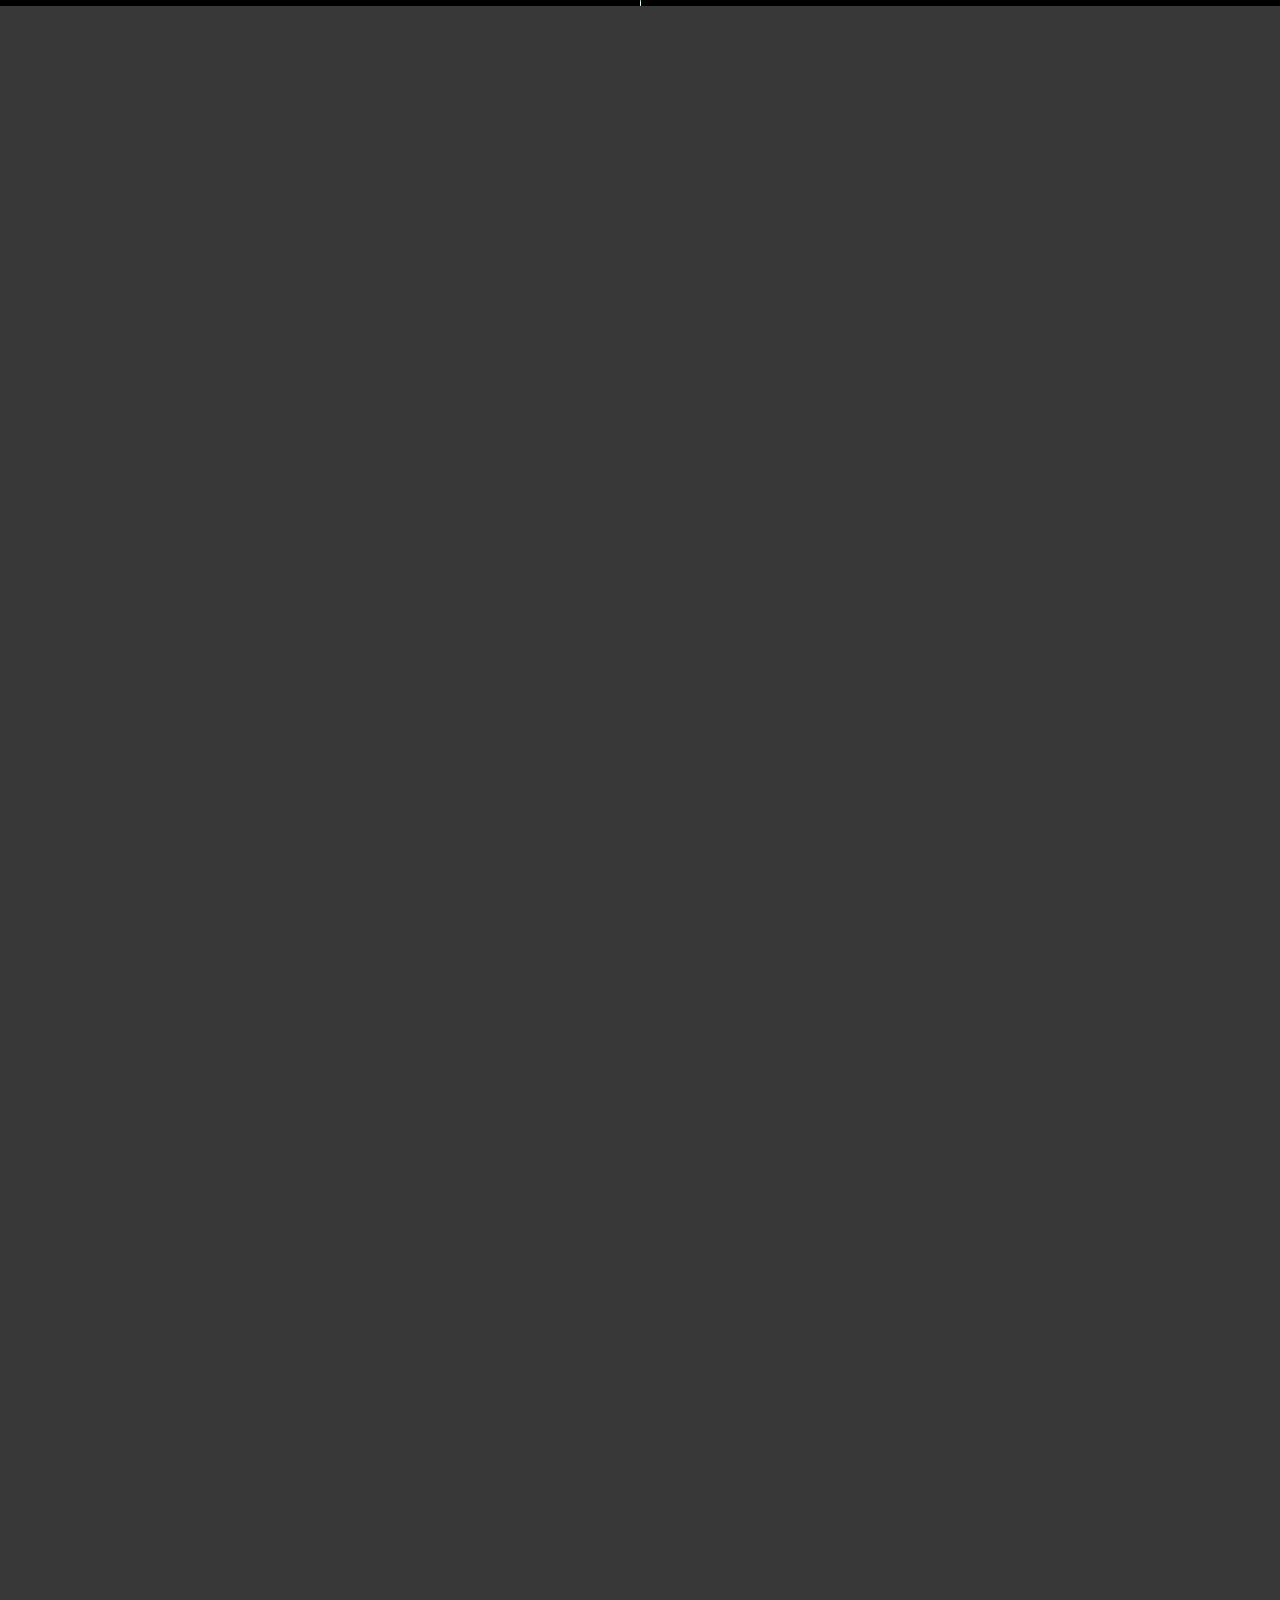
==== commit b895ef12: "Fixes" ====
--- a/index.html
+++ b/index.html
@@ -29,10 +29,27 @@
     <link rel="preload" href="/my-animoji.png" as="image" type="image/png">
     <link rel="preload" href="/bg-pattern.svg" as="image" type="image/svg+xml">
     <link rel="preload" href="/mobile/bg-pattern.svg" as="image" type="image/svg+xml">
-    <script type="module" crossorigin src="/assets/index-Bw-8nRaq.js"></script>
+
+    <script type="text/javascript">
+      (function(m,e,t,r,i,k,a){m[i]=m[i]||function(){(m[i].a=m[i].a||[]).push(arguments)};
+      m[i].l=1*new Date();
+      for (var j = 0; j < document.scripts.length; j++) {if (document.scripts[j].src === r) { return; }}
+      k=e.createElement(t),a=e.getElementsByTagName(t)[0],k.async=1,k.src=r,a.parentNode.insertBefore(k,a)})
+      (window, document, "script", "https://mc.yandex.ru/metrika/tag.js?id=110116885", "ym");
+
+      ym(110116885, "init", {
+        clickmap: true,
+        trackLinks: true,
+        accurateTrackBounce: true,
+        webvisor: true
+      });
+    </script>
+  
+    <script type="module" crossorigin src="/assets/index-Dzf3KUHT.js"></script>
     <link rel="stylesheet" crossorigin href="/assets/index-B40tJUGC.css">
   </head>
   <body>
+    <noscript><div><img src="https://mc.yandex.ru/watch/110116885" style="position:absolute; left:-9999px;" alt="" /></div></noscript>
     <div id="root"></div>
   </body>
 </html>
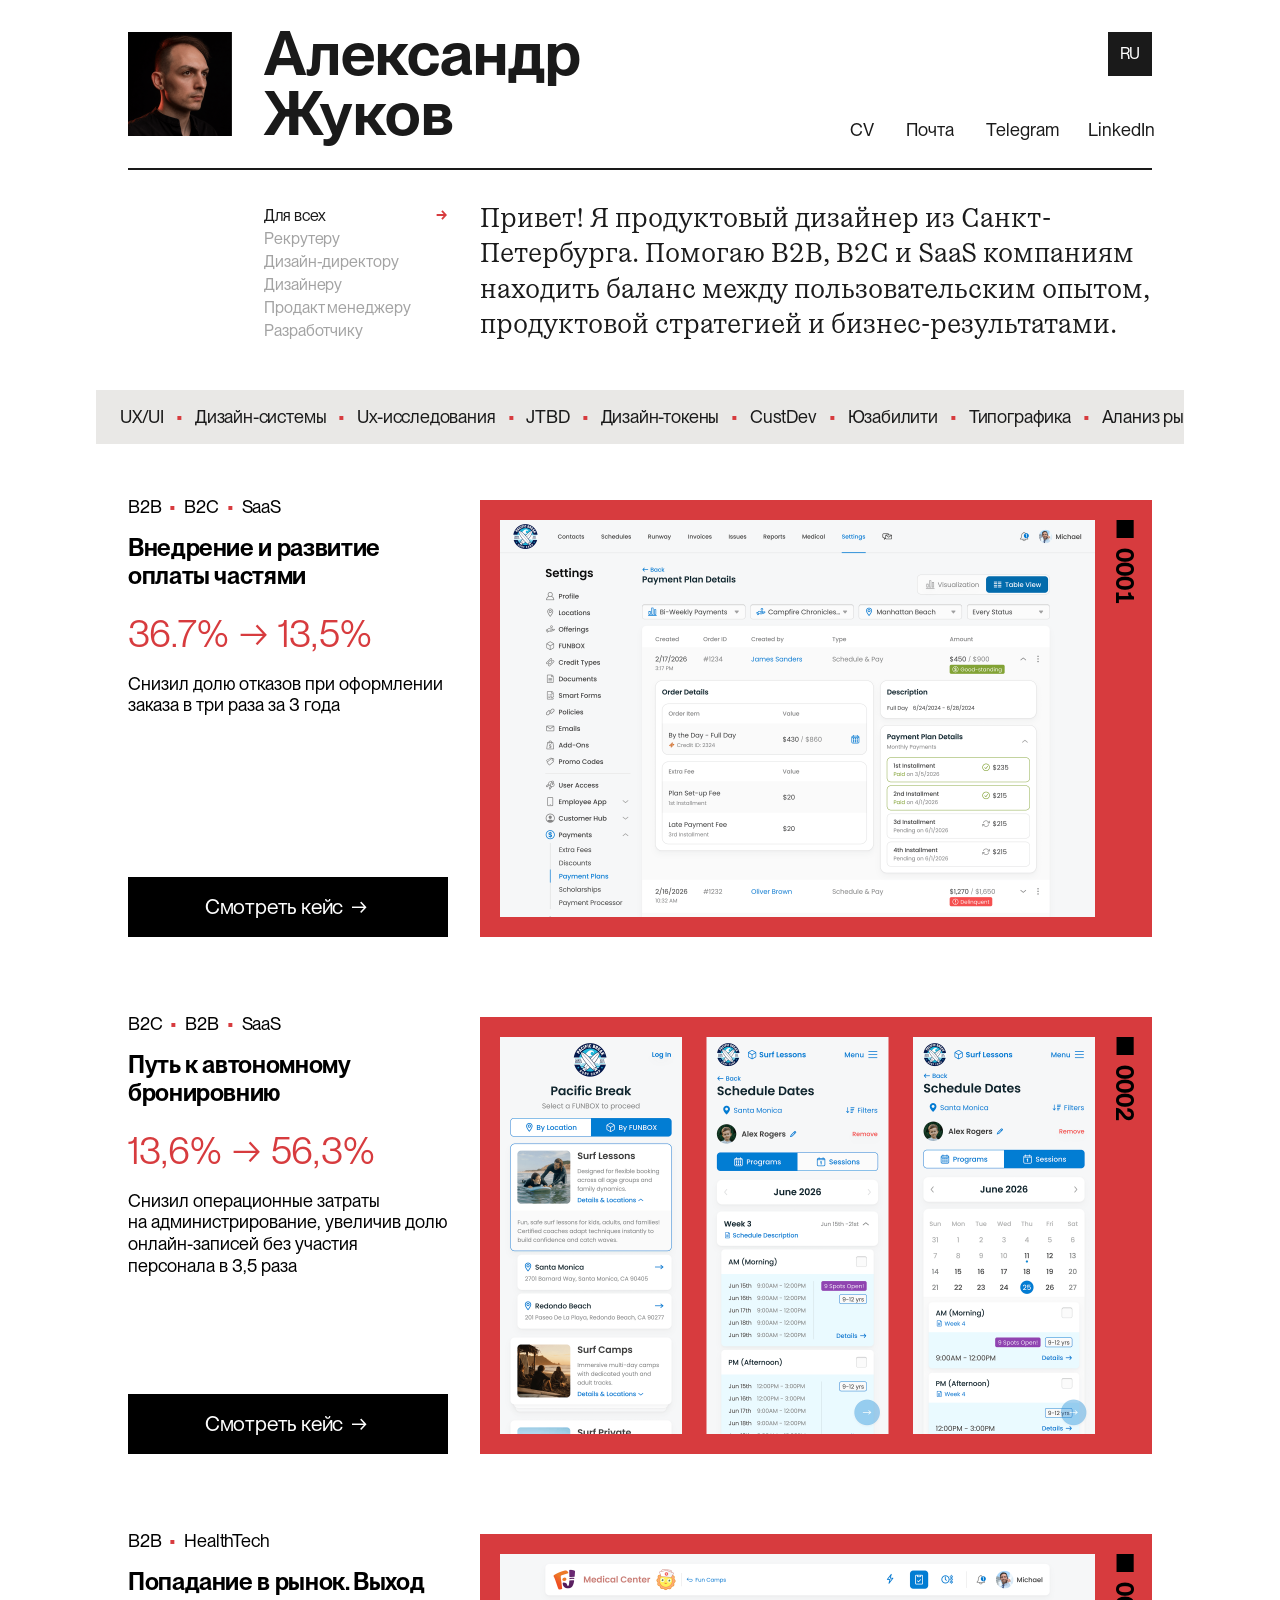
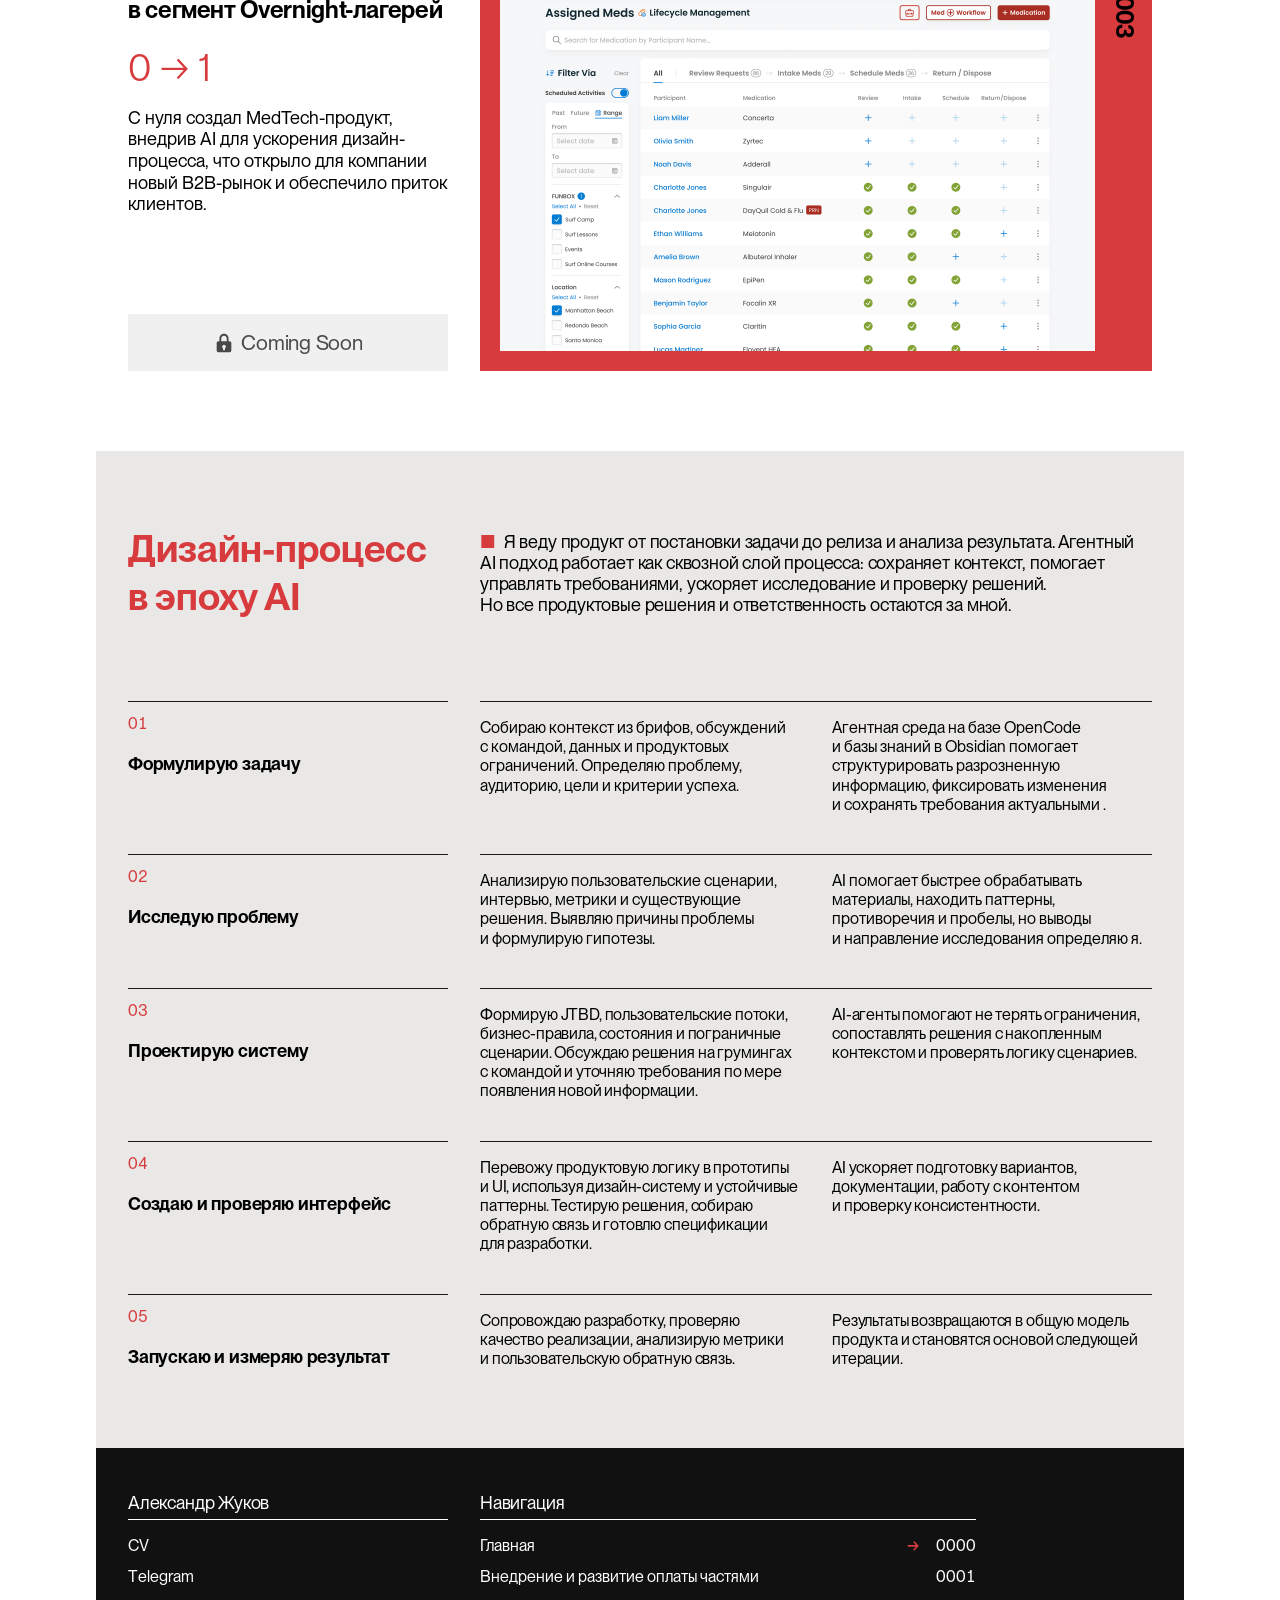
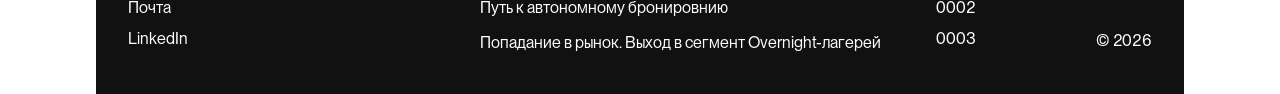
==== commit 3b56f010: "Portfolio Redesign" ====
--- a/index.html
+++ b/index.html
@@ -2,39 +2,83 @@
 <html lang="ru">
   <head>
     <meta charset="UTF-8" />
-    <meta name="viewport" content="width=device-width, initial-scale=1, viewport-fit=cover" />
-    <meta name="description" content="Я продуктовый дизайнер. Работаю на стыке продуктовой стратегии, UX и пользы для бизнеса. Всегда рад обсудить дизайн, сложные системы и создание крутых решений для реальных задач." />
+    <meta name="viewport" content="width=device-width, initial-scale=1" />
+    <meta
+      id="meta-description"
+      name="description"
+      content="Я продуктовый дизайнер из Санкт-Петербурга. Помогаю B2B, B2C и SaaS компаниям находить баланс между пользовательским опытом, продуктовой стратегией и бизнес-результатами."
+    />
     <meta property="og:type" content="website" />
-    <meta property="og:locale" content="ru_RU" />
-    <meta property="og:title" content="Александр Жуков | Портфолио" />
-    <meta property="og:description" content="Я продуктовый дизайнер. Работаю на стыке продуктовой стратегии, UX и пользы для бизнеса. Всегда рад обсудить дизайн, сложные системы и создание крутых решений для реальных задач." />
-    <meta property="og:image" content="/seo/image-ru.png" />
+    <meta id="og-locale" property="og:locale" content="ru_RU" />
+    <meta
+      id="og-title"
+      property="og:title"
+      content="Александр Жуков | Портфолио"
+    />
+    <meta
+      id="og-description"
+      property="og:description"
+      content="Я продуктовый дизайнер из Санкт-Петербурга. Помогаю B2B, B2C и SaaS компаниям находить баланс между пользовательским опытом, продуктовой стратегией и бизнес-результатами."
+    />
+    <meta id="og-image" property="og:image" content="/index/preview-ru.png" />
+    <meta name="twitter:card" content="summary_large_image" />
+    <meta
+      id="twitter-title"
+      name="twitter:title"
+      content="Александр Жуков | Портфолио"
+    />
+    <meta
+      id="twitter-description"
+      name="twitter:description"
+      content="Я продуктовый дизайнер из Санкт-Петербурга. Помогаю B2B, B2C и SaaS компаниям находить баланс между пользовательским опытом, продуктовой стратегией и бизнес-результатами."
+    />
+    <meta
+      id="twitter-image"
+      name="twitter:image"
+      content="/index/preview-ru.png"
+    />
+    <link rel="icon" href="/index/favicon-lite.svg" type="image/svg+xml" />
+    <link
+      rel="icon"
+      href="/index/favicon-lite.svg"
+      type="image/svg+xml"
+      media="(prefers-color-scheme: light)"
+    />
+    <link
+      rel="icon"
+      href="/index/favicon-dark.svg"
+      type="image/svg+xml"
+      media="(prefers-color-scheme: dark)"
+    />
     <title>Александр Жуков | Портфолио</title>
-    <link rel="icon" href="/seo/favicon-light.svg" type="image/svg+xml" />
-    <link rel="icon" href="/seo/favicon-light.svg" type="image/svg+xml" media="(prefers-color-scheme: light)" />
-    <link rel="icon" href="/seo/favicon-dark.svg" type="image/svg+xml" media="(prefers-color-scheme: dark)" />
-    <link rel="preconnect" href="https://fonts.gstatic.com" />
+    <script>
+      if (location.pathname === "/en" || location.pathname.startsWith("/en/")) {
+        const title = "Aleksandr Zhukov | Portfolio";
+        const description = "Hi there! I'm a Product Designer based in St. Petersburg. I help B2B, B2C, and SaaS companies bridge the gap between user experience, product strategy,  and business outcomes.";
+        const image = "/index/preview-en.png";
 
-    <!-- Preload local fonts and critical index-page assets to prevent UI jumping during first animation -->
-    <link rel="preload" href="/fonts/Bounded-Variable.ttf" as="font" type="font/ttf" crossorigin="anonymous">
-    <link rel="preload" href="/fonts/Molot.otf" as="font" type="font/otf" crossorigin="anonymous">
-    <link rel="preload" href="/fonts/FixelDisplay-Light.otf" as="font" type="font/otf" crossorigin="anonymous">
-    <link rel="preload" href="/fonts/FixelDisplay-Regular.otf" as="font" type="font/otf" crossorigin="anonymous">
-    <link rel="preload" href="/fonts/FixelDisplay20240404-RegularItalic.otf" as="font" type="font/otf" crossorigin="anonymous">
-    <link rel="preload" href="/fonts/FixelDisplay-Medium.otf" as="font" type="font/otf" crossorigin="anonymous">
-    <link rel="preload" href="/fonts/FixelDisplay-SemiBold.otf" as="font" type="font/otf" crossorigin="anonymous">
-    <link rel="preload" href="/fonts/FixelText-Regular.otf" as="font" type="font/otf" crossorigin="anonymous">
-    <link rel="preload" href="/fonts/FixelText20240404-RegularItalic.otf" as="font" type="font/otf" crossorigin="anonymous">
-    <link rel="preload" href="/fonts/FixelText-Medium.otf" as="font" type="font/otf" crossorigin="anonymous">
-    <link rel="preload" href="/my-animoji.png" as="image" type="image/png">
-    <link rel="preload" href="/bg-pattern.svg" as="image" type="image/svg+xml">
-    <link rel="preload" href="/mobile/bg-pattern.svg" as="image" type="image/svg+xml">
-
+        document.documentElement.lang = "en";
+        document.title = title;
+        document.querySelector("#meta-description").content = description;
+        document.querySelector("#og-locale").content = "en_US";
+        document.querySelector("#og-title").content = title;
+        document.querySelector("#og-description").content = description;
+        document.querySelector("#og-image").content = image;
+        document.querySelector("#twitter-title").content = title;
+        document.querySelector("#twitter-description").content = description;
+        document.querySelector("#twitter-image").content = image;
+      }
+    </script>
     <script type="text/javascript">
-      (function(m,e,t,r,i,k,a){m[i]=m[i]||function(){(m[i].a=m[i].a||[]).push(arguments)};
+      (function(m,e,t,r,i,k,a){m[i]=m[i]||function(){m[i].a = m[i].a || []; m[i].a.push(arguments)};
       m[i].l=1*new Date();
-      for (var j = 0; j < document.scripts.length; j++) {if (document.scripts[j].src === r) { return; }}
-      k=e.createElement(t),a=e.getElementsByTagName(t)[0],k.async=1,k.src=r,a.parentNode.insertBefore(k,a)})
+      var j;
+      for (j = 0; j < document.scripts.length; j++) {if (document.scripts[j].src === r) { return; }}
+      k = e.createElement(t);
+      a = e.getElementsByTagName(t)[0];
+      k.async = 1;
+      k.src = r;
+      a.parentNode.insertBefore(k, a)})
       (window, document, "script", "https://mc.yandex.ru/metrika/tag.js?id=110116885", "ym");
 
       ym(110116885, "init", {
@@ -44,9 +88,8 @@
         webvisor: true
       });
     </script>
-  
-    <script type="module" crossorigin src="/assets/index-Dzf3KUHT.js"></script>
-    <link rel="stylesheet" crossorigin href="/assets/index-B40tJUGC.css">
+    <script type="module" crossorigin src="/assets/index-BNi-EdRH.js"></script>
+    <link rel="stylesheet" crossorigin href="/assets/index-Cc0NWnMS.css">
   </head>
   <body>
     <noscript><div><img src="https://mc.yandex.ru/watch/110116885" style="position:absolute; left:-9999px;" alt="" /></div></noscript>
--- a/assets/index-Cc0NWnMS.css
+++ b/assets/index-Cc0NWnMS.css
@@ -0,0 +1 @@
+@font-face{font-family:PP Neue Montreal;src:url(/fonts/PPNeueMontreal-Regular.otf) format("opentype");font-style:normal;font-weight:400;font-display:swap}.self-serve{width:min(1024px,calc(100% - 64px));margin:32px auto 0}.self-serve>:where(:not(.case-menu)):where(h1,h2,p,figure,dl,dd),.self-serve>:where(:not(.case-menu)) :where(h1,h2,p,figure,dl,dd){margin:0}.self-serve__hero{margin-top:32px}.self-serve__title{margin-bottom:32px;font-size:61px;font-weight:600;line-height:73.2px;letter-spacing:-1.22px}.self-serve__cover-area{position:relative;width:100%;height:auto;aspect-ratio:1024 / 703;background:#d73b3e}.self-serve__cover,.self-serve__media img{display:block;max-width:100%;height:auto}.self-serve__cover{position:absolute;top:7.9659%;left:8.59375%;width:82.8125%}.self-serve__date{position:absolute;top:92.6%;left:8.59375%;color:#000;font-size:28px;font-weight:700;line-height:33.6px}.self-serve>*+:not(.self-serve__hero){margin-top:40px}.self-serve>section:not(.self-serve__hero){width:82.8125%;max-width:848px;margin-inline:auto}.self-serve__heading,.self-serve__copy{max-width:672px}.self-serve__heading{margin-bottom:16px;font-size:24px;font-weight:600;line-height:28.8px}.self-serve__copy{font-size:18px;font-weight:400;line-height:21.6px}.self-serve__copy+.self-serve__copy{margin-top:16px}.self-serve__media,.self-serve__embed,.self-serve__iframe{display:block;width:100%}.self-serve__media,.self-serve__embed{background:#e9e8e6}.self-serve__media{display:grid;padding:64px 88px;place-items:center}.self-serve__media img{width:100%}.self-serve__media--ss-3{padding-block:56px}.self-serve__media--ss-6 img{width:min(553.34px,100%)}.self-serve__media--ss-2{display:block;padding:32px 88px 64px}.self-serve__media--ss-2 img{clear:left}.self-serve__iframe{aspect-ratio:16 / 9;border:0}.self-serve__embed--first,.self-serve__embed--second{padding:24px}.self-serve__chart-title{float:left;margin-bottom:20px;font-size:24px;font-weight:600;line-height:28.8px}.self-serve__metrics{width:min(672px,100%);margin-top:40px}.self-serve__metric{position:relative;display:grid;grid-template-columns:repeat(2,minmax(0,1fr));grid-template-rows:26px auto;column-gap:32px;row-gap:16px}.self-serve__metric:before{position:absolute;top:25px;right:0;left:0;height:1px;background:#1a1a1a;content:"";transform:scaleX(1);transform-origin:left center;transition:transform 1s cubic-bezier(.25,.1,.25,1)}.self-serve__metric+.self-serve__metric{margin-top:40px}.self-serve__metric-label,.self-serve__metric-description{font-size:18px;line-height:21.6px}.self-serve__metric-label{grid-column:1 / -1;height:26px;font-weight:600}.self-serve__metric-description{font-weight:400}.self-serve__metric-value{color:#d7322c;font-family:PP Neue Montreal Text,PP Neue Montreal,sans-serif;font-size:38px;font-weight:350;line-height:42px;letter-spacing:-.76px}.self-serve__reflection{margin-bottom:56px}@media(max-width:767px){.self-serve{width:100%;margin-top:20px}.self-serve__hero{margin-top:16px}.self-serve__title{margin:0 20px 16px;font-size:32px;line-height:38.4px;letter-spacing:-.64px}.self-serve__cover-area{width:100%;height:auto;aspect-ratio:auto;padding:20px 20px 16px}.self-serve__cover{position:static;width:100%;height:auto}.self-serve__date{position:static;margin-top:16px;font-size:21px;font-weight:600;line-height:25.2px}.self-serve>*+:not(.self-serve__hero){margin-top:24px}.self-serve>section:not(.self-serve__hero){width:auto;margin-inline:20px}.self-serve__heading,.self-serve__copy{max-width:none}.self-serve__heading{margin-bottom:16px;font-size:21px;line-height:25.2px}.self-serve__copy{font-size:16px;line-height:19.2px}.self-serve__media{width:100%;padding:20px}.self-serve__embed{padding:0}.self-serve__iframe{aspect-ratio:4 / 3}.self-serve__chart-title{font-size:21px;line-height:25.2px;letter-spacing:-2%}.self-serve__metrics{width:auto;margin-top:24px}.self-serve__metric{grid-template-columns:minmax(0,23fr) minmax(0,25fr);grid-template-rows:24px auto;column-gap:16px;row-gap:12px}.self-serve__metric:before{top:23px}.self-serve__metric+.self-serve__metric{margin-top:24px}.self-serve__metric-label,.self-serve__metric-description{font-size:16px;line-height:19.2px}.self-serve__metric-label{height:24px}.self-serve__metric-value{font-size:28px;line-height:30px;letter-spacing:-.56px}.self-serve__reflection{margin-bottom:48px}}@font-face{font-family:PP Neue Montreal;src:url(/fonts/PPNeueMontreal-Extrabold.otf) format("opentype");font-style:normal;font-weight:800;font-display:swap}@font-face{font-family:PP Neue Montreal;src:url(/fonts/PPNeueMontreal-Semibold.otf) format("opentype");font-style:normal;font-weight:600;font-display:swap}@font-face{font-family:Oceanic Text;src:url(/fonts/OceanicTextTRIAL-Regular.otf) format("opentype");font-style:normal;font-weight:400;font-display:swap}@font-face{font-family:PP Neue Montreal Text;src:url(/fonts/PPNeueMontrealText-Book.otf) format("opentype");font-style:normal;font-weight:350;font-display:swap}:root{color:#1a1a1a;font-family:PP Neue Montreal,sans-serif;font-synthesis:none;-webkit-font-smoothing:antialiased;-moz-osx-font-smoothing:grayscale}*{box-sizing:border-box}html,body,#root{min-width:320px;min-height:100%;margin:0}body{margin:0}.site-canvas{width:440px;margin-inline:auto;zoom:calc(100vw/440px)}@media(min-width:768px){.site-canvas{width:1088px;zoom:min(calc(100vw/1088px),1.7647058824)}}a{color:inherit;text-decoration:none}.trimmed-text{text-box-trim:both;text-box-edge:cap baseline}.site-header{width:min(1024px,calc(100% - 64px));height:138px;margin-top:32px;margin-inline:auto;border-bottom:2px solid #1a1a1a}.site-header__content{position:relative;display:flex;justify-content:space-between;width:100%;height:104px}.site-header__identity{display:flex;width:446px;height:104px;gap:32px}.site-header__portrait{flex:0 0 104px;width:104px;height:104px;overflow:hidden}.site-header__portrait picture,.site-header__portrait img{display:block;width:100%;height:100%}.site-header__portrait img{object-fit:cover;object-position:center;filter:brightness(.95) contrast(1.04)}.site-header__name{width:310px;height:104px;margin:0;overflow:visible;font-size:61px;font-weight:600;line-height:60px;letter-spacing:-1.5%}.site-header__actions{position:relative;width:302px;height:104px}.locale-link{position:absolute;top:0;right:0;display:grid;width:44px;height:44px;place-items:center;color:#fff;background:#1a1a1a;font-size:16px;font-weight:400;line-height:19.2px;letter-spacing:-.16px;transition:background-color .25s cubic-bezier(.22,1,.36,1),color .25s cubic-bezier(.22,1,.36,1)}.locale-link:hover,.locale-link:focus-visible{background:#d73b3e;color:#000}.locale-link .trimmed-text{display:block}.site-header__contacts{position:absolute;right:0;bottom:0;width:302px;height:22px}.contact-link{position:absolute;bottom:0;display:grid;height:22px;place-items:end center;font-size:18px;font-weight:400;line-height:21.6px;white-space:nowrap}.contact-link:nth-child(1){left:-8px;width:40px}.contact-link:nth-child(2){left:48px;width:64px}.contact-link:nth-child(3){left:128px;width:86px}.contact-link:nth-child(4){left:230px;width:80px}.contact-link>.trimmed-text{display:block}.letter-hover [data-letter]{font-weight:400}.letter-hover [data-letter]:not([data-empty]){position:relative;color:transparent}.letter-hover [data-letter]:not([data-empty]):before,.letter-hover [data-letter]:not([data-empty]):after{position:absolute;top:0;right:0;bottom:0;left:0;color:#1a1a1a;content:attr(data-char);transition:opacity .25s cubic-bezier(.22,1,.36,1)}.letter-hover [data-letter]:not([data-empty]):before{font-weight:400;opacity:1}.letter-hover [data-letter]:not([data-empty]):after{color:#d73b3e;font-weight:600;opacity:0}.letter-hover [data-empty]{display:inline-block;width:4px}.letter-hover [data-letter].is-hot:before{opacity:0}.letter-hover [data-letter].is-hot:after{opacity:1}.contact-link.is-click-fill [data-letter]:not([data-empty]):before{opacity:0;transition:opacity .14s cubic-bezier(.22,1,.36,1) var(--selection-delay, 0ms)}.contact-link.is-click-fill [data-letter]:not([data-empty]):after{opacity:1;transition:opacity .14s cubic-bezier(.22,1,.36,1) var(--selection-delay, 0ms)}.contact-link.is-click-reset [data-letter]:not([data-empty]):before{opacity:1;transition:opacity .16s cubic-bezier(.22,1,.36,1)}.contact-link.is-click-reset [data-letter]:not([data-empty]):after{opacity:0;transition:opacity .16s cubic-bezier(.22,1,.36,1)}.contact-link[data-label=Telegram] [data-letter]:nth-child(4){margin-left:-.055em}.audience-block{display:grid;grid-template-columns:13.28125% 17.96875% 3.125% 65.625%;width:min(1024px,calc(100% - 64px));min-height:126px;margin:40px auto 0}.audience-menu{display:flex;grid-column:2;flex-direction:column;gap:0;height:138px;margin-top:-6px}.audience-option{display:flex;align-items:flex-start;justify-content:space-between;width:calc(100% + 16px);height:23px;margin-left:-8px;padding:6px 8px;border:0;color:inherit;background:transparent;-webkit-appearance:none;-moz-appearance:none;appearance:none;cursor:pointer;font-family:inherit;font-size:16px;font-weight:400;line-height:19.2px;letter-spacing:-.08px;text-align:left}.audience-option__label{display:block;margin-left:-8px;white-space:nowrap}.audience-option [data-letter]:not([data-empty]):before{color:#1a1a1a66;transition:color .16s cubic-bezier(.22,1,.36,1),opacity .25s cubic-bezier(.22,1,.36,1)}.audience-option.is-selected [data-letter]:before{color:#1a1a1a;opacity:1;transition:color .12s cubic-bezier(.22,1,.36,1) var(--selection-delay, 0ms),opacity .1s cubic-bezier(.22,1,.36,1) var(--selection-delay, 0ms)}.audience-option.is-selected [data-letter]:after{opacity:0;transition:opacity .1s cubic-bezier(.22,1,.36,1) var(--selection-delay, 0ms)}.audience-option__arrow{display:block;color:#d73b3e;opacity:0;font-size:15px;font-weight:800;line-height:18px;letter-spacing:0;transition:opacity .12s cubic-bezier(.22,1,.36,1)}.audience-option.is-selected .audience-option__arrow{opacity:1;transition:opacity .18s cubic-bezier(.22,1,.36,1) 80ms}.audience-mobile-control{display:none}.audience-message{position:relative;grid-column:4;overflow:hidden;margin:0;color:#1a1a1a;font-family:Oceanic Text,serif;font-size:27px;font-weight:400;line-height:35.3px;letter-spacing:-2%}.audience-message__paragraph{top:0;right:0;bottom:0;left:0;margin:0}.audience-message__word-clip,.audience-message__word{display:inline-block}.audience-message__word-clip{margin-inline:-.08em;padding-inline:.08em;overflow:hidden;vertical-align:bottom}.audience-message__copy--mobile{display:none}.audience-message a .audience-message__word{text-decoration:underline;text-decoration-thickness:1px;text-underline-offset:3px}.audience-message a:hover,.audience-message a:focus-visible{color:#d73b3e}.marquee{--marquee-duration: 240s;--marquee-gap: 12px;width:100%;height:54px;margin-top:48px;overflow:hidden;background:#e9e8e6}.marquee__track{display:flex;align-items:center;width:max-content;height:100%;transform:translate3d(24px,0,0);animation:marquee-scroll var(--marquee-duration) linear infinite;will-change:transform}.marquee__sequence{display:flex;flex:none;align-items:center;gap:var(--marquee-gap);padding-right:var(--marquee-gap);font-size:18px;font-weight:400;line-height:21.6px;letter-spacing:-.18px;white-space:nowrap}.marquee__item{display:flex;flex:none;align-items:center;gap:var(--marquee-gap)}.marquee__bullet{color:#d73b3e}@keyframes marquee-scroll{to{transform:translate3d(calc(-50% + 24px),0,0)}}.cases{display:flex;flex-direction:column;width:min(1024px,calc(100% - 64px));margin:56px auto 0;gap:80px}.case-card{display:grid;grid-template-columns:31.25% 65.625%;grid-template-rows:437px;width:100%;color:#000;column-gap:3.125%}.case-card__info{display:flex;flex-direction:column;grid-area:1 / 1;width:100%;height:437px}.case-card__tags,.case-card__title,.case-card__metric,.case-card__description{position:static;width:100%;margin:0}.case-card__tags{display:flex;gap:8px;font-size:18px;font-weight:400;line-height:21.6px;letter-spacing:-.18px}.case-card__tag{display:flex;flex:none;gap:8px}.case-card__tag-bullet{color:#d73b3e}.case-card__title{margin-top:16px;font-size:24px;font-weight:600;line-height:28.8px;letter-spacing:-.36px}.case-card__metric{margin-top:20px;color:#d73b3e;font-family:PP Neue Montreal Text,PP Neue Montreal,sans-serif;font-size:38px;font-weight:350;line-height:45.6px;letter-spacing:-.76px}.case-card__description{margin-top:16px;font-size:18px;font-weight:400;line-height:21.6px;letter-spacing:0}.case-card__cover,.case-card__cta{margin:0;border-radius:0;border:0;-webkit-appearance:none;-moz-appearance:none;appearance:none;font-family:inherit;cursor:pointer}.case-card__cover{position:relative;display:block;grid-area:1 / 2;width:100%;height:437px;padding:20px 57px 20px 20px;overflow:hidden;color:#000;background:#d73b3e}.case-card__cover img{display:block;width:100%;height:100%;object-fit:cover}.case-card__cover:disabled{cursor:default}.case-card__number{position:absolute;top:14px;right:14px;font-size:24px;font-weight:600;line-height:28.8px;letter-spacing:0;writing-mode:vertical-rl;font-variant-numeric:tabular-nums}.case-card__cta{position:relative;z-index:1;display:flex;grid-area:1 / 1;align-self:end;align-items:center;justify-content:center;width:100%;height:60px;padding:0;color:#fefefe;background:#000;font-size:21px;font-weight:400;line-height:25.2px;letter-spacing:-.21px;transition:.25s cubic-bezier(.22,1,.36,1);gap:4px}.case-card__cta:hover,.case-card__cta:focus-visible{color:#000;background:#d73b3e}.case-card__coming-soon{position:relative;z-index:1;display:flex;grid-area:1 / 1;align-self:end;align-items:center;justify-content:center;width:100%;height:57px;color:#000000b3;background:#f0f0f0;font-size:21px;font-weight:400;line-height:25.2px;letter-spacing:-.21px;gap:6px;cursor:default;-webkit-user-select:none;user-select:none}.case-card__coming-soon-icon{display:block;width:22px;height:22px;flex:none;fill:currentColor}.case-card__arrow{display:inline-flex;width:24px;height:24px;align-items:center;justify-content:center}.case-card__arrow-group{display:block;white-space:nowrap}.editorial-process{width:100%;margin-top:80px;color:#000;background:#e9e8e6}.editorial-process__inner{width:min(1024px,calc(100% - 64px));margin:0 auto;padding-block:80px}.editorial-process__intro,.editorial-process__step{display:grid;grid-template-columns:31.25% 65.625%;column-gap:3.125%}.editorial-process__heading,.editorial-process__lead,.editorial-process__number,.editorial-process__step-title,.editorial-process__copy p{margin:0}.editorial-process__number,.editorial-process__step-title,.editorial-process__copy p{opacity:1;transform:translateY(0);clip-path:inset(0);transition:opacity .65s cubic-bezier(.25,.1,.25,1),transform .85s cubic-bezier(.25,.1,.25,1),clip-path .85s cubic-bezier(.25,.1,.25,1)}.editorial-process__number,.editorial-process__step-title{transition-delay:1.05s}.editorial-process__copy p{transition-delay:1.15s}.editorial-process__copy p:nth-child(2){transition-delay:1.25s}.editorial-process[data-revealed=false] .editorial-process__number,.editorial-process[data-revealed=false] .editorial-process__step-title,.editorial-process[data-revealed=false] .editorial-process__copy p{opacity:0;transform:translateY(34px);clip-path:inset(0 0 100% 0)}.editorial-process__heading{color:#d73b3e;font-size:38px;font-weight:600;line-height:48px;letter-spacing:0;margin-top:-6px}.editorial-process__lead{font-size:18px;font-weight:400;line-height:21px;letter-spacing:-.18px}.editorial-process__bullet{margin-right:8px;color:#d73b3e}.editorial-process__steps{display:flex;flex-direction:column;gap:40px;margin:80px 0 0;padding:0;list-style:none}.editorial-process__step-heading{position:relative;min-height:65px}.editorial-process__step-heading:before,.editorial-process__copy:before{position:absolute;top:0;left:0;width:100%;height:1px;background:#1a1a1a;content:"";transform:scaleX(1);transform-origin:left center;transition:transform 1s cubic-bezier(.25,.1,.25,1)}.editorial-process__copy:before{transition-delay:.1s}.editorial-process[data-revealed=false] .editorial-process__step-heading:before,.editorial-process[data-revealed=false] .editorial-process__copy:before{transform:scaleX(0)}.editorial-process__number{position:absolute;top:13px;left:0;color:#d73b3e;font-size:16px;font-weight:400;line-height:19.2px;letter-spacing:0;font-variant-numeric:tabular-nums}.editorial-process__step-title{position:absolute;top:52px;left:0;width:100%;font-size:18px;font-weight:600;line-height:21.6px;letter-spacing:-.18px}.editorial-process__copy{position:relative;display:grid;grid-template-columns:repeat(2,minmax(0,1fr));gap:32px;padding-top:17px}.editorial-process__copy p{font-size:16px;font-weight:400;line-height:19.2px;letter-spacing:0}.editorial-process__step:nth-child(n+3) .editorial-process__copy p{letter-spacing:-.16px}.site-footer{box-sizing:border-box;width:100%;height:246px;padding-block:48px;color:#fff;background:#111}.site-footer__inner{display:grid;grid-template-columns:320px 496px 144px;gap:32px;width:min(1024px,calc(100% - 64px));height:150px;margin:0 auto}.site-footer__contacts,.site-footer__navigation{height:150px}.site-footer__heading{box-sizing:border-box;height:28px;margin:0;border-bottom:1px solid #fff;font-size:18px;font-weight:400;line-height:21.6px;letter-spacing:-.18px}.site-footer__contact-list,.site-footer__navigation-list{display:grid;grid-template-rows:repeat(3,31px) 11px;height:104px;margin-top:24px}.site-footer__contact-link,.site-footer__navigation-row{box-sizing:border-box;min-width:0;margin:0;padding:0;border:0;color:inherit;background:transparent;-webkit-appearance:none;-moz-appearance:none;appearance:none;cursor:pointer;font:inherit;font-size:16px;font-weight:400;line-height:19.2px;letter-spacing:0;text-align:left;text-decoration:none}.site-footer__contact-link{display:block;width:144px}.site-footer__navigation-row{display:grid;grid-template-columns:minmax(0,1fr) 69px;gap:20px;width:100%;align-items:start}.site-footer__navigation-row.is-unavailable,.site-footer__navigation-row.is-current{cursor:default}.site-footer__navigation-label{min-width:0}.site-footer__wave-text{display:block;margin-left:-8px;white-space:nowrap}.site-footer__wave [data-letter]:not([data-empty]):before{color:#fff}.site-footer__wave [data-letter]:not([data-empty]):after{color:#d73b3e}.site-footer__wave [data-letter].is-hot:before{opacity:1}.site-footer__wave.is-click-fill [data-letter]:not([data-empty]):before{opacity:1;transition:opacity .14s cubic-bezier(.22,1,.36,1) var(--selection-delay, 0ms)}.site-footer__wave.is-click-fill [data-letter]:not([data-empty]):after{opacity:1;transition:opacity .14s cubic-bezier(.22,1,.36,1) var(--selection-delay, 0ms)}.site-footer__wave.is-click-reset [data-letter]:not([data-empty]):before{opacity:1;transition:opacity .16s cubic-bezier(.22,1,.36,1)}.site-footer__wave.is-click-reset [data-letter]:not([data-empty]):after{opacity:0;transition:opacity .16s cubic-bezier(.22,1,.36,1)}.site-footer__case-number{justify-self:end}.site-footer__current-mark{display:grid;grid-template-columns:auto 52px;justify-content:space-between}.site-footer__current-mark>.trimmed-text:last-child{text-align:right}.site-footer__current-arrow{color:#d73b3e;font-weight:600}.site-footer__copyright{display:flex;align-items:flex-end;justify-content:flex-end;height:150px;font-size:16px;font-weight:400;line-height:19.2px;letter-spacing:-.16px}.resume-backdrop{position:fixed;top:0;right:0;bottom:0;left:0;z-index:100;background:#14141447;backdrop-filter:blur(10px) saturate(120%);-webkit-backdrop-filter:blur(10px) saturate(120%);cursor:pointer}.resume-drawer-shell{position:fixed;top:0;right:0;z-index:101;width:calc(62% + 88px);height:100dvh;pointer-events:none}.resume-drawer{position:absolute;top:0;right:0;display:flex;flex-direction:column;width:calc(100% - 88px);height:100%;border-radius:0;background:#fefefe;box-shadow:-24px 0 48px #0000002e;pointer-events:auto}.resume-drawer__pdf{flex:1;width:100%;border:0;border-radius:0;background:#f3f3f3}.resume-drawer__close,.resume-drawer__download{position:absolute;z-index:102;display:grid;width:56px;height:56px;padding:0;border:0;border-radius:0;-webkit-appearance:none;-moz-appearance:none;appearance:none;opacity:1;color:#fff;background-color:#000;transition:background-color .2s cubic-bezier(.22,1,.36,1);place-items:center;cursor:pointer;pointer-events:auto}.resume-drawer__close:hover,.resume-drawer__download:hover{background-color:#d73b3e}.resume-drawer__control-icon{pointer-events:none}.resume-drawer__close{top:0;left:0}.resume-drawer__download{top:89px;left:0}.resume-drawer__close:focus-visible,.resume-drawer__download:focus-visible{outline:2px solid #fff;outline-offset:4px}@media(min-width:768px)and (max-width:1023px){.resume-drawer-shell{width:calc(75% + 88px)}}.visually-hidden{position:absolute;width:1px;height:1px;padding:0;margin:-1px;overflow:hidden;clip:rect(0,0,0,0);white-space:nowrap;border:0}@media(prefers-reduced-motion:reduce){.marquee__track{transform:translate3d(24px,0,0);animation:none}.locale-link,.case-menu__home,.case-menu__portrait,.case-menu__home-arrow,.case-menu__locale,.case-menu__mobile-controls,.case-menu__navigation--mobile,.case-card__cta,.audience-option__arrow,.letter-hover [data-letter]:not([data-empty]):before,.letter-hover [data-letter]:not([data-empty]):after,.contact-link.is-click-fill [data-letter]:not([data-empty]):before,.contact-link.is-click-fill [data-letter]:not([data-empty]):after,.contact-link.is-click-reset [data-letter]:not([data-empty]):before,.contact-link.is-click-reset [data-letter]:not([data-empty]):after,.site-footer__wave.is-click-fill [data-letter]:not([data-empty]):before,.site-footer__wave.is-click-fill [data-letter]:not([data-empty]):after,.site-footer__wave.is-click-reset [data-letter]:not([data-empty]):before,.site-footer__wave.is-click-reset [data-letter]:not([data-empty]):after,.editorial-process__step-heading:before,.editorial-process__copy:before,.editorial-process__number,.editorial-process__step-title,.editorial-process__copy p{transition:none}.editorial-process[data-revealed=false] .editorial-process__step-heading:before,.editorial-process[data-revealed=false] .editorial-process__copy:before{transform:scaleX(1)}.editorial-process[data-revealed=false] .editorial-process__number,.editorial-process[data-revealed=false] .editorial-process__step-title,.editorial-process[data-revealed=false] .editorial-process__copy p{opacity:1;transform:none;clip-path:none}}@supports not (text-box-trim: both){.site-header__name{margin-block:-8px}.locale-link .trimmed-text{margin-block:-4.1px}.contact-link>.trimmed-text{margin-block:-4.3px}.audience-option__label,.audience-option__arrow{margin-block:-4.1px}.audience-message{margin-block:-7px}.case-card__tags,.case-card__title,.case-card__metric,.case-card__description{transform:translateY(-4px)}.case-card__cta .trimmed-text,.case-card__coming-soon .trimmed-text{margin-block:-4px}.site-footer__heading,.site-footer__navigation-row.is-current>.trimmed-text,.site-footer__wave-text,.site-footer__case-number,.site-footer__current-mark,.site-footer__copyright .trimmed-text{margin-block:-4.1px;font-variant-numeric:tabular-nums}}.payment-plan{width:min(1024px,calc(100% - 64px));margin:32px auto 0}.payment-plan>:where(:not(.case-menu)):where(h1,h2,p,figure,dl,dd),.payment-plan>:where(:not(.case-menu)) :where(h1,h2,p,figure,dl,dd){margin:0}.payment-plan img{display:block}.case-menu{position:sticky;top:32px;z-index:2;height:44px}.case-menu__desktop{display:grid;grid-template-columns:44px minmax(0,1fr) 44px;height:100%}.case-menu__mobile{display:none}.case-menu__home{position:relative;display:grid;width:44px;height:44px;padding:0;overflow:hidden;border:0;background:transparent;place-items:center;transition:background-color .25s cubic-bezier(.22,1,.36,1)}.case-menu__portrait{width:100%;height:100%;object-fit:cover;opacity:1;transition:opacity .25s cubic-bezier(.22,1,.36,1)}.case-menu__home-arrow{position:absolute;color:#fff;font-size:18px;font-weight:600;opacity:0;transition:opacity .25s cubic-bezier(.22,1,.36,1)}.case-menu__home--active,.case-menu__home:focus-visible{background:#d73b3e}.case-menu__home--active .case-menu__portrait,.case-menu__home:focus-visible .case-menu__portrait{opacity:0}.case-menu__home--active .case-menu__home-arrow,.case-menu__home:focus-visible .case-menu__home-arrow{opacity:1}.case-menu__navigation{display:grid;min-width:0;background:#e9e9e9e0;backdrop-filter:blur(10px) saturate(120%);-webkit-backdrop-filter:blur(10px) saturate(120%);place-items:center}.case-menu__navigation-items{display:flex;width:406px;max-width:100%;align-items:center;justify-content:center;gap:32px}.case-menu__navigation-item{padding:0;border:0;color:#000;background:transparent;cursor:pointer;font:inherit;font-size:16px;font-weight:400;line-height:19.2px;letter-spacing:inherit;white-space:nowrap}.case-menu__navigation-item--active{color:#d7322c}.case-menu__navigation-label{display:block}.case-menu__navigation-item.case-menu__navigation-item--active [data-letter]:before{color:#d7322c;opacity:1}.case-menu__navigation-item.case-menu__navigation-item--active [data-letter]:after{opacity:0}.case-menu__navigation-item:focus-visible{outline:1px solid currentColor;outline-offset:4px}.case-menu__locale{display:grid;width:44px;height:44px;color:#fff;background:#1a1a1a;font-size:16px;font-weight:400;line-height:19.2px;letter-spacing:-.16px;place-items:center;transition:background-color .25s cubic-bezier(.22,1,.36,1),color .25s cubic-bezier(.22,1,.36,1)}.case-menu__locale:hover,.case-menu__locale:focus-visible{color:#000;background:#d73b3e}.payment-plan__hero{margin-top:32px}.payment-plan__title{margin-bottom:32px;font-size:61px;font-weight:600;line-height:73.2px;letter-spacing:-1.22px}.payment-plan__cover-area{position:relative;width:100%;height:auto;aspect-ratio:1024 / 713;background:#d73b3e}.payment-plan__cover{position:absolute;top:8.976%;left:8.59375%;width:82.8125%;height:auto}.payment-plan__date{position:absolute;top:91.6%;left:8.59375%;color:#000;font-size:28px;font-weight:700;line-height:33.6px}.payment-plan>*+:not(.payment-plan__hero){margin-top:40px}.payment-plan__role,.payment-plan__product,.payment-plan__problem,.payment-plan__changes,.payment-plan__research,.payment-plan__provider-risk,.payment-plan__system-intro,.payment-plan__text,.payment-plan__complexity,.payment-plan__reflection{width:82.8125%;max-width:848px;margin-inline:auto}.payment-plan__heading,.payment-plan__copy{max-width:672px}.payment-plan__heading{margin-bottom:16px;font-size:24px;font-weight:600;line-height:28.8px}.payment-plan__copy{font-size:18px;font-weight:400;line-height:21.6px}.payment-plan__copy+.payment-plan__copy{margin-top:16px}.payment-plan__media{display:grid;width:100%;height:auto;overflow:hidden;background:#e9e8e6;place-items:center}.payment-plan__media img{height:auto;object-fit:contain}.payment-plan__media--pp-1,.payment-plan__media--pp-3,.payment-plan__media--pp-5,.payment-plan__media--pp-6,.payment-plan__media--pp-7,.payment-plan__media--pp-8,.payment-plan__media--pp-9,.payment-plan__media--pp-10,.payment-plan__media--pp-11{padding:64px 80px}.payment-plan__media--pp-1 img,.payment-plan__media--pp-3 img,.payment-plan__media--pp-5 img,.payment-plan__media--pp-6 img,.payment-plan__media--pp-7 img,.payment-plan__media--pp-8 img,.payment-plan__media--pp-9 img,.payment-plan__media--pp-10 img,.payment-plan__media--pp-11 img{width:100%}.payment-plan__media--pp-2{display:block;padding:40px 88px 64px}.payment-plan__chart-title{margin-bottom:32px;font-size:24px;font-weight:600;line-height:28.8px;float:left}.payment-plan__media--pp-2 img{clear:left;width:100%}.payment-plan__media--pp-4{padding:64px 80px}.payment-plan__media--pp-4 img{width:min(745px,100%)}.payment-plan__embed{width:100%;padding:24px;background:#e9e8e6}.payment-plan__iframe{display:block;width:100%;height:auto;aspect-ratio:16 / 9;border:0}.payment-plan__metrics{width:min(672px,100%);margin-top:40px}.payment-plan__metric{position:relative;display:grid;grid-template-columns:repeat(2,minmax(0,1fr));grid-template-rows:26px auto;column-gap:32px;row-gap:16px}.payment-plan__metric:before{position:absolute;top:25px;right:0;left:0;height:1px;background:#1a1a1a;content:"";transform:scaleX(1);transform-origin:left center;transition:transform 1s cubic-bezier(.25,.1,.25,1)}.payment-plan__metric+.payment-plan__metric{margin-top:40px}.payment-plan__metric-label,.payment-plan__metric-description{font-size:18px;line-height:21.6px}.payment-plan__metric-description{font-weight:400}.payment-plan__metric-label{grid-column:1 / -1;height:26px;font-weight:600}.payment-plan__metric-label,.self-serve__metric-label,.payment-plan__metric-description,.self-serve__metric-description,.payment-plan__metric-value,.self-serve__metric-value{opacity:1;transform:translateY(0);clip-path:inset(0);transition:opacity .65s cubic-bezier(.25,.1,.25,1),transform .85s cubic-bezier(.25,.1,.25,1),clip-path .85s cubic-bezier(.25,.1,.25,1)}.payment-plan__metric-label,.self-serve__metric-label{transition-delay:.73s}.payment-plan__metric-description,.self-serve__metric-description,.payment-plan__metric-value,.self-serve__metric-value{transition-delay:1.05s}.payment-plan__metrics[data-revealed=false] .payment-plan__metric:before,.self-serve__metrics[data-revealed=false] .self-serve__metric:before{transform:scaleX(0)}.payment-plan__metrics[data-revealed=false] .payment-plan__metric-label,.self-serve__metrics[data-revealed=false] .self-serve__metric-label,.payment-plan__metrics[data-revealed=false] .payment-plan__metric-description,.self-serve__metrics[data-revealed=false] .self-serve__metric-description,.payment-plan__metrics[data-revealed=false] .payment-plan__metric-value,.self-serve__metrics[data-revealed=false] .self-serve__metric-value{opacity:0;transform:translateY(34px);clip-path:inset(0 0 100% 0)}.payment-plan__metric-value{color:#d7322c;font-family:PP Neue Montreal Text,PP Neue Montreal,sans-serif;font-size:38px;font-weight:350;line-height:42px;letter-spacing:-.76px}.payment-plan__reflection{margin-bottom:56px}@media(max-width:767px){.site-header{width:calc(100% - 40px);max-width:400px;height:145px;margin-top:20px}.site-header__content{height:123px}.site-header__identity{width:100%;height:123px;gap:20px}.site-header__portrait{flex-basis:80px;width:80px;height:123px}.site-header__portrait picture,.site-header__portrait img{width:100%;height:100%;margin:0;object-fit:cover}.site-header__name{width:244px;height:80px;font-size:48px;line-height:46px;letter-spacing:-.96px}.site-header__actions{position:absolute;left:100px;width:calc(100% - 100px);max-width:300px;height:123px}.locale-link{width:34px;height:34px}.site-header__contacts{width:100%;height:20px}.contact-link{height:20px;font-size:16px;line-height:19.2px;letter-spacing:-.16px}.contact-link:nth-child(1){left:-8px;width:37px}.contact-link:nth-child(2){left:51.667px;width:59px}.contact-link:nth-child(3){left:133.334px;width:79px}.contact-link:nth-child(4){left:235px;width:73px}.audience-block{display:block;width:100%;min-height:0;margin-top:24px}.audience-menu{display:none}.audience-mobile-control{display:grid;grid-template-columns:55px 1fr 55px;width:100%;height:56px;color:#fff;background:#000;font-size:18px;font-weight:400;line-height:21.6px;letter-spacing:-.18px}.audience-mobile-control__label{display:grid;overflow:hidden;place-items:center}.audience-mobile-control__label>span{grid-area:1 / 1;white-space:nowrap}.audience-mobile-control button{display:grid;padding:0 20px;border:0;color:inherit;background:transparent;place-items:center;cursor:pointer;font:inherit;letter-spacing:-.09px}.audience-message{width:calc(100% - 40px);margin:24px 20px 0;font-size:24px;line-height:28.8px;letter-spacing:-3%;touch-action:pan-y}.audience-message__copy--desktop{display:none}.audience-message__copy--mobile{display:inline}.marquee{--marquee-gap: 8px;height:51px;margin-top:40px}.marquee__sequence{font-size:16px;line-height:19.2px;letter-spacing:-.16px}.cases{width:100%;margin-top:48px;gap:48px}.case-card{display:flex;flex-direction:column;width:100%}.case-card__info{position:static;width:calc(100% - 40px);height:auto;margin-inline:20px}.case-card__tags,.case-card__title,.case-card__metric,.case-card__description{position:static;width:100%}.case-card__tags{gap:7px;font-size:16px;line-height:19.2px;letter-spacing:-.16px}.case-card__tag{gap:7px}.case-card__title{margin-top:16px;font-size:21px;line-height:25.2px;letter-spacing:-.315px}.case-card__metric{margin-top:20px;font-size:28px;line-height:33.6px;letter-spacing:-.56px}.case-card__description{margin-top:20px;font-size:16px;line-height:19.2px;letter-spacing:-.08px}.case-card__cover{width:100%;height:286px;margin-top:24px;padding:20px 43px 20px 20px}.case-card__number{font-size:16px;line-height:19.2px;top:16px;right:11px;font-variant-numeric:tabular-nums}.case-card__cta{width:100%;height:56px;font-size:18px;line-height:21.6px;letter-spacing:-.18px}.editorial-process{width:100%;margin-top:48px}.editorial-process__inner{width:calc(100% - 40px);padding-block:48px}.editorial-process__intro,.editorial-process__step{display:block}.editorial-process__heading{font-size:28px;line-height:33.6px}.editorial-process__desktop-break{display:none}.editorial-process__lead{margin-top:24px;font-size:16px;line-height:19.2px;letter-spacing:0}.editorial-process__bullet{margin-right:7px}.editorial-process__steps{gap:48px;margin-top:40px}.editorial-process__step-heading{min-height:32px}.editorial-process__number{top:13px;right:0;left:auto}.editorial-process__step-title{top:12px;font-size:16px;line-height:19.2px;letter-spacing:0}.editorial-process__copy{display:flex;flex-direction:column;gap:20px;margin-top:12px;padding-top:21px}.editorial-process__copy p{font-size:16px;line-height:19.2px;letter-spacing:0}.editorial-process__number,.editorial-process__step-title{transition-delay:.9s}.editorial-process__copy p:first-child{transition-delay:1.28s}.editorial-process__copy p:nth-child(2){transition-delay:1.4s}.editorial-process__step:nth-child(n+3) .editorial-process__copy p{letter-spacing:-.16px}.site-footer{height:523px;padding:48px 20px}.site-footer__inner{display:block;width:100%;height:427px}.site-footer__contacts{width:100%;height:150px}.site-footer__navigation{width:100%;height:169px;margin-top:40px}.site-footer__heading{letter-spacing:0}.site-footer__navigation-list{grid-template-rows:repeat(3,31px) 30px;height:123px}.site-footer__navigation-row:last-child{align-items:center}.site-footer__navigation-row:last-child .site-footer__wave-text{white-space:normal;padding-left:16px;text-indent:-8px}.site-footer__copyright{position:relative;display:block;box-sizing:border-box;width:100%;height:28px;margin-top:40px;border-top:1px solid #fff;letter-spacing:0}.site-footer__copyright .trimmed-text{position:absolute;top:17px;left:0}.resume-drawer-shell{top:auto;bottom:0;left:0;width:100%;height:calc(100dvh - 274px)}.resume-drawer{top:76px;width:100%;height:calc(100% - 76px);box-shadow:0 -24px 48px #0000002e}.resume-drawer__close{top:0;right:20px;left:auto}.resume-drawer__download{top:0;left:20px}.payment-plan{width:100%;margin-top:20px}.case-menu{top:20px;height:34px;margin-inline:20px}.case-menu__desktop{display:none}.case-menu__mobile{position:relative;display:block;height:34px}.case-menu__mobile-controls{position:absolute;top:0;right:0;bottom:0;left:0;display:grid;grid-template-columns:34px minmax(0,1fr) 34px;height:34px;opacity:1;pointer-events:auto;transform:translateY(0);transition:opacity .25s cubic-bezier(.22,1,.36,1),transform .25s cubic-bezier(.22,1,.36,1),visibility 0s linear 0s;visibility:visible}.case-menu__mobile-controls--navigation{opacity:0;pointer-events:none;transform:translateY(-8px);transition:opacity .25s cubic-bezier(.22,1,.36,1),transform .25s cubic-bezier(.22,1,.36,1),visibility 0s linear .25s;visibility:hidden}.case-menu__home--mobile,.case-menu__locale--mobile{width:34px;height:34px}.case-menu__locale--mobile{grid-column:3}.case-menu__navigation--mobile{position:fixed;top:0;left:0;display:grid;width:100%;height:60px;padding-inline:20px;opacity:0;pointer-events:none;transform:translateY(-12px);transition:opacity .25s cubic-bezier(.22,1,.36,1),transform .25s cubic-bezier(.22,1,.36,1),visibility 0s linear .25s;visibility:hidden}.case-menu__navigation--mobile.case-menu__navigation--navigation{opacity:1;pointer-events:auto;transform:translateY(0);transition:opacity .25s cubic-bezier(.22,1,.36,1),transform .25s cubic-bezier(.22,1,.36,1),visibility 0s linear 0s;visibility:visible}.case-menu__navigation-items--mobile{width:100%;min-width:0;justify-content:space-between;gap:8px}.payment-plan__hero{margin-top:16px}.payment-plan__title{margin:0 20px 16px;font-size:32px;line-height:38.4px;letter-spacing:-.64px}.payment-plan__cover-area{width:100%;height:auto;aspect-ratio:auto;padding:20px 20px 16px}.payment-plan__cover{position:static;width:100%;height:auto}.payment-plan__date{position:static;margin-top:16px;font-size:21px;font-weight:600;line-height:25.2px}.payment-plan>*+:not(.payment-plan__hero){margin-top:24px}.payment-plan__role,.payment-plan__product,.payment-plan__problem,.payment-plan__changes,.payment-plan__research,.payment-plan__provider-risk,.payment-plan__system-intro,.payment-plan__text,.payment-plan__complexity,.payment-plan__reflection{width:auto;margin-inline:20px}.payment-plan__heading,.payment-plan__copy{max-width:none}.payment-plan__heading{margin-bottom:16px;font-size:21px;line-height:25.2px}.payment-plan__copy{font-size:16px;line-height:19.2px}.payment-plan__research--mobile-type .payment-plan__copy,.payment-plan__provider-risk--mobile-type .payment-plan__copy{font-size:18px;line-height:21.6px}.payment-plan__media{width:100%;height:auto;aspect-ratio:auto;padding:20px}.payment-plan__media img{width:100%;height:auto}.payment-plan__media--pp-4 img{width:86.25%}.payment-plan__media--pp-2{padding:20px}.payment-plan__chart-title{margin-bottom:14px;font-size:10.714px;line-height:12.857px;text-align:center}.payment-plan__metrics{width:auto;margin-top:24px}.payment-plan__metric{grid-template-columns:minmax(0,23fr) minmax(0,25fr);grid-template-rows:24px auto;column-gap:16px;row-gap:12px}.payment-plan__metric:before{top:23px}.payment-plan__metric+.payment-plan__metric{margin-top:24px}.payment-plan__metric-label,.payment-plan__metric-description{font-size:16px;line-height:19.2px}.payment-plan__metric-label{height:24px}.payment-plan__metric-value{font-size:28px;line-height:30px;letter-spacing:-.56px}.payment-plan__iframe{aspect-ratio:4 / 3}.payment-plan__embed{padding:0}.payment-plan__reflection{margin-bottom:48px}@supports not (text-box-trim: both){.site-header__name{margin-block:-6px}.contact-link>.trimmed-text{margin-block:-4.1px}.audience-message{margin-top:20px;margin-bottom:-4px}}}@media(prefers-reduced-motion:reduce){.payment-plan__metric:before,.self-serve__metric:before,.payment-plan__metric-label,.self-serve__metric-label,.payment-plan__metric-description,.self-serve__metric-description,.payment-plan__metric-value,.self-serve__metric-value{transition:none}.payment-plan__metrics[data-revealed=false] .payment-plan__metric:before,.self-serve__metrics[data-revealed=false] .self-serve__metric:before{transform:scaleX(1)}.payment-plan__metrics[data-revealed=false] .payment-plan__metric-label,.self-serve__metrics[data-revealed=false] .self-serve__metric-label,.payment-plan__metrics[data-revealed=false] .payment-plan__metric-description,.self-serve__metrics[data-revealed=false] .self-serve__metric-description,.payment-plan__metrics[data-revealed=false] .payment-plan__metric-value,.self-serve__metrics[data-revealed=false] .self-serve__metric-value{opacity:1;transform:none;clip-path:none}}
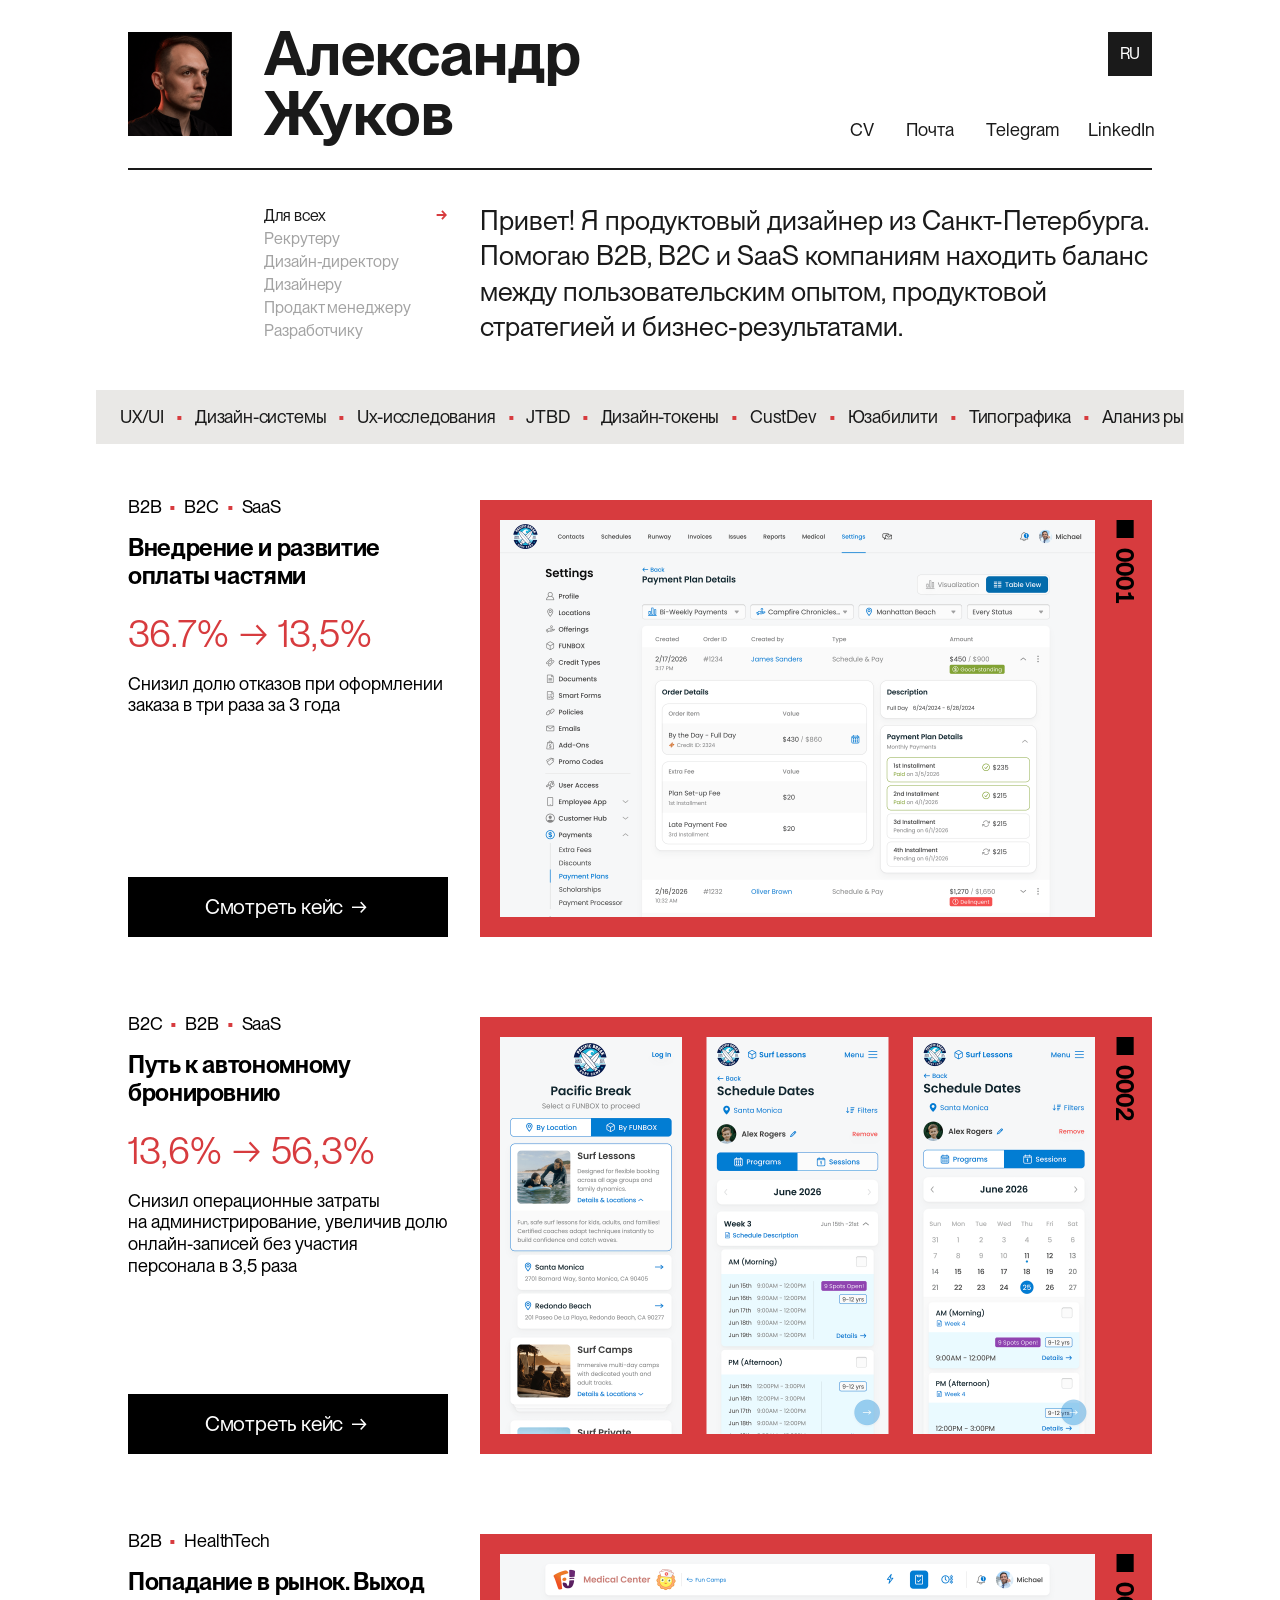
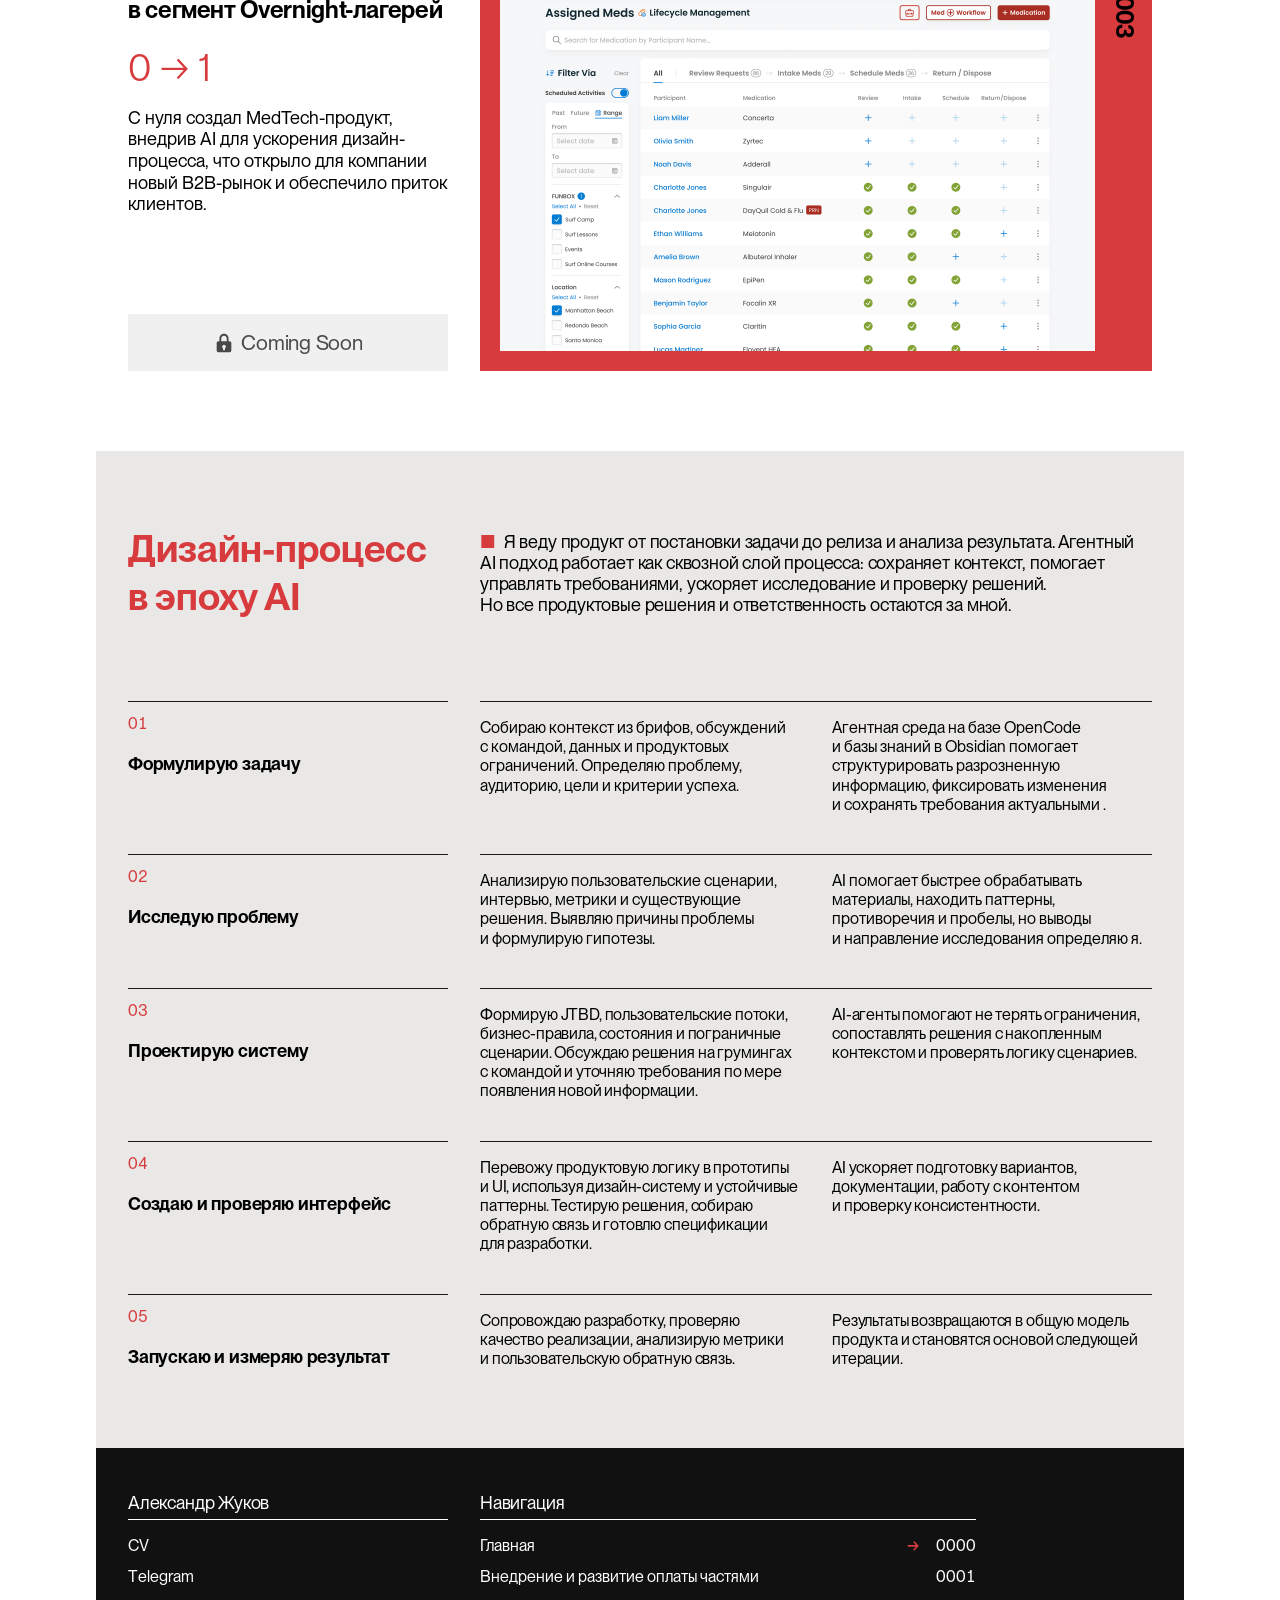
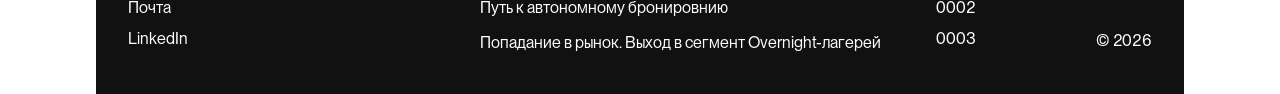
==== commit 6a1c01fc: "Fixes" ====
--- a/index.html
+++ b/index.html
@@ -88,8 +88,8 @@
         webvisor: true
       });
     </script>
-    <script type="module" crossorigin src="/assets/index-BNi-EdRH.js"></script>
-    <link rel="stylesheet" crossorigin href="/assets/index-Cc0NWnMS.css">
+    <script type="module" crossorigin src="/assets/main-Ds47gJIU.js"></script>
+    <link rel="stylesheet" crossorigin href="/assets/main-NKeWyfDX.css">
   </head>
   <body>
     <noscript><div><img src="https://mc.yandex.ru/watch/110116885" style="position:absolute; left:-9999px;" alt="" /></div></noscript>
--- a/assets/main-NKeWyfDX.css
+++ b/assets/main-NKeWyfDX.css
@@ -0,0 +1 @@
+@font-face{font-family:PP Neue Montreal;src:url(/fonts/PPNeueMontreal-Regular.otf) format("opentype");font-style:normal;font-weight:400;font-display:swap}.self-serve{width:min(1024px,calc(100% - 64px));margin:32px auto 0}.self-serve>:where(:not(.case-menu)):where(h1,h2,p,figure,dl,dd),.self-serve>:where(:not(.case-menu)) :where(h1,h2,p,figure,dl,dd){margin:0}.self-serve__hero{margin-top:32px}.self-serve__title{margin-bottom:32px;font-size:61px;font-weight:600;line-height:73.2px;letter-spacing:-1.22px}.self-serve__cover-area{position:relative;width:100%;height:auto;aspect-ratio:1024 / 703;background:#d73b3e}.self-serve__cover,.self-serve__media img{display:block;max-width:100%;height:auto}.self-serve__cover{position:absolute;top:7.9659%;left:8.59375%;width:82.8125%}.self-serve__date{position:absolute;top:92.6%;left:8.59375%;color:#000;font-size:28px;font-weight:700;line-height:33.6px}.self-serve>*+:not(.self-serve__hero){margin-top:40px}.self-serve>section:not(.self-serve__hero){width:82.8125%;max-width:848px;margin-inline:auto}.self-serve__heading,.self-serve__copy{max-width:672px}.self-serve__heading{margin-bottom:16px;font-size:24px;font-weight:600;line-height:28.8px}.self-serve__copy{font-size:18px;font-weight:400;line-height:21.6px}.self-serve__copy+.self-serve__copy{margin-top:16px}.self-serve__media,.self-serve__embed,.self-serve__iframe{display:block;width:100%}.self-serve__media,.self-serve__embed{background:#e9e8e6}.self-serve__media{display:grid;padding:64px 88px;place-items:center}.self-serve__media img{width:100%}.self-serve__media--ss-3{padding-block:56px}.self-serve__media--ss-6 img{width:min(553.34px,100%)}.self-serve__media--ss-2{display:block;padding:32px 88px 64px}.self-serve__media--ss-2 img{clear:left}.self-serve__iframe{aspect-ratio:16 / 9;border:0}.self-serve__embed--first,.self-serve__embed--second{padding:24px}.self-serve__chart-title{float:left;margin-bottom:20px;font-size:24px;font-weight:600;line-height:28.8px}.self-serve__metrics{width:min(672px,100%);margin-top:40px}.self-serve__metric{position:relative;display:grid;grid-template-columns:repeat(2,minmax(0,1fr));grid-template-rows:26px auto;column-gap:32px;row-gap:16px}.self-serve__metric:before{position:absolute;top:25px;right:0;left:0;height:1px;background:#1a1a1a;content:"";transform:scaleX(1);transform-origin:left center;transition:transform 1s cubic-bezier(.25,.1,.25,1)}.self-serve__metric+.self-serve__metric{margin-top:40px}.self-serve__metric-label,.self-serve__metric-description{font-size:18px;line-height:21.6px}.self-serve__metric-label{grid-column:1 / -1;height:26px;font-weight:600}.self-serve__metric-description{font-weight:400}.self-serve__metric-value{color:#d7322c;font-family:PP Neue Montreal Text,PP Neue Montreal,sans-serif;font-size:38px;font-weight:350;line-height:42px;letter-spacing:-.76px}.self-serve__reflection{margin-bottom:56px}@media(max-width:767px){.self-serve{width:100%;margin-top:20px}.self-serve__hero{margin-top:16px}.self-serve__title{margin:0 20px 16px;font-size:32px;line-height:38.4px;letter-spacing:-.64px}.self-serve__cover-area{width:100%;height:auto;aspect-ratio:auto;padding:20px 20px 16px}.self-serve__cover{position:static;width:100%;height:auto}.self-serve__date{position:static;margin-top:16px;font-size:21px;font-weight:600;line-height:25.2px}.self-serve>*+:not(.self-serve__hero){margin-top:24px}.self-serve>section:not(.self-serve__hero){width:auto;margin-inline:20px}.self-serve__heading,.self-serve__copy{max-width:none}.self-serve__heading{margin-bottom:16px;font-size:21px;line-height:25.2px}.self-serve__copy{font-size:16px;line-height:19.2px}.self-serve__media{width:100%;padding:20px}.self-serve__embed{padding:0}.self-serve__iframe{aspect-ratio:4 / 3}.self-serve__chart-title{font-size:21px;line-height:25.2px;letter-spacing:-2%}.self-serve__metrics{width:auto;margin-top:24px}.self-serve__metric{grid-template-columns:minmax(0,23fr) minmax(0,25fr);grid-template-rows:24px auto;column-gap:16px;row-gap:12px}.self-serve__metric:before{top:23px}.self-serve__metric+.self-serve__metric{margin-top:24px}.self-serve__metric-label,.self-serve__metric-description{font-size:16px;line-height:19.2px}.self-serve__metric-label{height:24px}.self-serve__metric-value{font-size:28px;line-height:30px;letter-spacing:-.56px}.self-serve__reflection{margin-bottom:48px}}@font-face{font-family:PP Neue Montreal;src:url(/fonts/PPNeueMontreal-Extrabold.otf) format("opentype");font-style:normal;font-weight:800;font-display:swap}@font-face{font-family:PP Neue Montreal;src:url(/fonts/PPNeueMontreal-Semibold.otf) format("opentype");font-style:normal;font-weight:600;font-display:swap}@font-face{font-family:Oceanic Text;src:url(/fonts/OceanicTextTRIAL-Regular.otf) format("opentype");font-style:normal;font-weight:400;font-display:swap}@font-face{font-family:PP Neue Montreal Text;src:url(/fonts/PPNeueMontrealText-Book.otf) format("opentype");font-style:normal;font-weight:350;font-display:swap}:root{color:#1a1a1a;font-family:PP Neue Montreal,sans-serif;font-synthesis:none;-webkit-font-smoothing:antialiased;-moz-osx-font-smoothing:grayscale}*{box-sizing:border-box}html,body,#root{min-width:320px;min-height:100%;margin:0}body{margin:0}.site-canvas{width:440px;margin-inline:auto;zoom:calc(100vw/440px)}@media(min-width:768px){.site-canvas{width:1088px;zoom:min(calc(100vw/1088px),1.7647058824)}}a{color:inherit;text-decoration:none}.trimmed-text{text-box-trim:both;text-box-edge:cap baseline}.site-header{width:min(1024px,calc(100% - 64px));height:138px;margin-top:32px;margin-inline:auto;border-bottom:2px solid #1a1a1a}.site-header__content{position:relative;display:flex;justify-content:space-between;width:100%;height:104px}.site-header__identity{display:flex;width:446px;height:104px;gap:32px}.site-header__portrait{flex:0 0 104px;width:104px;height:104px;overflow:hidden}.site-header__portrait picture,.site-header__portrait img{display:block;width:100%;height:100%}.site-header__portrait img{object-fit:cover;object-position:center;filter:brightness(.95) contrast(1.04)}.site-header__name{width:310px;height:104px;margin:0;overflow:visible;font-size:61px;font-weight:600;line-height:60px;letter-spacing:-1.5%}.site-header__actions{position:relative;width:302px;height:104px}.locale-link{position:absolute;top:0;right:0;display:grid;width:44px;height:44px;place-items:center;color:#fff;background:#1a1a1a;font-size:16px;font-weight:400;line-height:19.2px;letter-spacing:-.16px;transition:background-color .25s cubic-bezier(.22,1,.36,1),color .25s cubic-bezier(.22,1,.36,1)}.locale-link:hover,.locale-link:focus-visible{background:#d73b3e;color:#000}.locale-link .trimmed-text{display:block}.site-header__contacts{position:absolute;right:0;bottom:0;width:302px;height:22px}.contact-link{position:absolute;bottom:0;display:grid;height:22px;place-items:end center;font-size:18px;font-weight:400;line-height:21.6px;white-space:nowrap}.contact-link:nth-child(1){left:-8px;width:40px}.contact-link:nth-child(2){left:48px;width:64px}.contact-link:nth-child(3){left:128px;width:86px}.contact-link:nth-child(4){left:230px;width:80px}.contact-link>.trimmed-text{display:block}.letter-hover [data-letter]{font-weight:400}.letter-hover [data-letter]:not([data-empty]){position:relative;color:transparent}.letter-hover [data-letter]:not([data-empty]):before,.letter-hover [data-letter]:not([data-empty]):after{position:absolute;top:0;right:0;bottom:0;left:0;color:#1a1a1a;content:attr(data-char);transition:opacity .25s cubic-bezier(.22,1,.36,1)}.letter-hover [data-letter]:not([data-empty]):before{font-weight:400;opacity:1}.letter-hover [data-letter]:not([data-empty]):after{color:#d73b3e;font-weight:600;opacity:0}.letter-hover [data-empty]{display:inline-block;width:4px}.letter-hover [data-letter].is-hot:before{opacity:0}.letter-hover [data-letter].is-hot:after{opacity:1}.contact-link.is-click-fill [data-letter]:not([data-empty]):before{opacity:0;transition:opacity .14s cubic-bezier(.22,1,.36,1) var(--selection-delay, 0ms)}.contact-link.is-click-fill [data-letter]:not([data-empty]):after{opacity:1;transition:opacity .14s cubic-bezier(.22,1,.36,1) var(--selection-delay, 0ms)}.contact-link.is-click-reset [data-letter]:not([data-empty]):before{opacity:1;transition:opacity .16s cubic-bezier(.22,1,.36,1)}.contact-link.is-click-reset [data-letter]:not([data-empty]):after{opacity:0;transition:opacity .16s cubic-bezier(.22,1,.36,1)}.contact-link[data-label=Telegram] [data-letter]:nth-child(4){margin-left:-.055em}.audience-block{display:grid;grid-template-columns:13.28125% 17.96875% 3.125% 65.625%;width:min(1024px,calc(100% - 64px));min-height:126px;margin:40px auto 0}.audience-menu{display:flex;grid-column:2;flex-direction:column;gap:0;height:138px;margin-top:-6px}.audience-option{display:flex;align-items:flex-start;justify-content:space-between;width:calc(100% + 16px);height:23px;margin-left:-8px;padding:6px 8px;border:0;color:inherit;background:transparent;-webkit-appearance:none;-moz-appearance:none;appearance:none;cursor:pointer;font-family:inherit;font-size:16px;font-weight:400;line-height:19.2px;letter-spacing:-.08px;text-align:left}.audience-option__label{display:block;margin-left:-8px;white-space:nowrap}.audience-option [data-letter]:not([data-empty]):before{color:#1a1a1a66;transition:color .16s cubic-bezier(.22,1,.36,1),opacity .25s cubic-bezier(.22,1,.36,1)}.audience-option.is-selected [data-letter]:before{color:#1a1a1a;opacity:1;transition:color .12s cubic-bezier(.22,1,.36,1) var(--selection-delay, 0ms),opacity .1s cubic-bezier(.22,1,.36,1) var(--selection-delay, 0ms)}.audience-option.is-selected [data-letter]:after{opacity:0;transition:opacity .1s cubic-bezier(.22,1,.36,1) var(--selection-delay, 0ms)}.audience-option__arrow{display:block;color:#d73b3e;opacity:0;font-size:15px;font-weight:800;line-height:18px;letter-spacing:0;transition:opacity .12s cubic-bezier(.22,1,.36,1)}.audience-option.is-selected .audience-option__arrow{opacity:1;transition:opacity .18s cubic-bezier(.22,1,.36,1) 80ms}.audience-mobile-control{display:none}.audience-message{position:relative;grid-column:4;overflow:hidden;margin:0;color:#1a1a1a;font-size:27px;font-weight:400;line-height:35.3px;letter-spacing:-2%}.audience-message__paragraph{top:0;right:0;bottom:0;left:0;margin:0}.audience-message__word-clip,.audience-message__word{display:inline-block}.audience-message__word-clip{margin-inline:-.08em;padding-inline:.08em;overflow:hidden;vertical-align:bottom}.audience-message__copy--mobile{display:none}.audience-message a .audience-message__word{text-decoration:underline;text-decoration-thickness:1px;text-underline-offset:3px}.audience-message a:hover,.audience-message a:focus-visible{color:#d73b3e}.marquee{--marquee-duration: 240s;--marquee-gap: 12px;width:100%;height:54px;margin-top:48px;overflow:hidden;background:#e9e8e6}.marquee__track{display:flex;align-items:center;width:max-content;height:100%;transform:translate3d(24px,0,0);animation:marquee-scroll var(--marquee-duration) linear infinite;will-change:transform}.marquee__sequence{display:flex;flex:none;align-items:center;gap:var(--marquee-gap);padding-right:var(--marquee-gap);font-size:18px;font-weight:400;line-height:21.6px;letter-spacing:-.18px;white-space:nowrap}.marquee__item{display:flex;flex:none;align-items:center;gap:var(--marquee-gap)}.marquee__bullet{color:#d73b3e}@keyframes marquee-scroll{to{transform:translate3d(calc(-50% + 24px),0,0)}}.cases{display:flex;flex-direction:column;width:min(1024px,calc(100% - 64px));margin:56px auto 0;gap:80px}.case-card{display:grid;grid-template-columns:31.25% 65.625%;grid-template-rows:437px;width:100%;color:#000;column-gap:3.125%}.case-card__info{display:flex;flex-direction:column;grid-area:1 / 1;width:100%;height:437px}.case-card__tags,.case-card__title,.case-card__metric,.case-card__description{position:static;width:100%;margin:0}.case-card__tags{display:flex;gap:8px;font-size:18px;font-weight:400;line-height:21.6px;letter-spacing:-.18px}.case-card__tag{display:flex;flex:none;gap:8px}.case-card__tag-bullet{color:#d73b3e}.case-card__title{margin-top:16px;font-size:24px;font-weight:600;line-height:28.8px;letter-spacing:-.36px}.case-card__metric{margin-top:20px;color:#d73b3e;font-family:PP Neue Montreal Text,PP Neue Montreal,sans-serif;font-size:38px;font-weight:350;line-height:45.6px;letter-spacing:-.76px}.case-card__description{margin-top:16px;font-size:18px;font-weight:400;line-height:21.6px;letter-spacing:0}.case-card__cover,.case-card__cta{margin:0;border-radius:0;border:0;-webkit-appearance:none;-moz-appearance:none;appearance:none;font-family:inherit;cursor:pointer}.case-card__cover{position:relative;display:block;grid-area:1 / 2;width:100%;height:437px;padding:20px 57px 20px 20px;overflow:hidden;color:#000;background:#d73b3e}.case-card__cover img{display:block;width:100%;height:100%;object-fit:cover}.case-card__cover:disabled{cursor:default}.case-card__number{position:absolute;top:14px;right:14px;font-size:24px;font-weight:600;line-height:28.8px;letter-spacing:0;writing-mode:vertical-rl;font-variant-numeric:tabular-nums}.case-card__cta{position:relative;z-index:1;display:flex;grid-area:1 / 1;align-self:end;align-items:center;justify-content:center;width:100%;height:60px;padding:0;color:#fefefe;background:#000;font-size:21px;font-weight:400;line-height:25.2px;letter-spacing:-.21px;transition:.25s cubic-bezier(.22,1,.36,1);gap:4px}.case-card__cta:hover,.case-card__cta:focus-visible{color:#000;background:#d73b3e}.case-card__coming-soon{position:relative;z-index:1;display:flex;grid-area:1 / 1;align-self:end;align-items:center;justify-content:center;width:100%;height:57px;color:#000000b3;background:#f0f0f0;font-size:21px;font-weight:400;line-height:25.2px;letter-spacing:-.21px;gap:6px;cursor:default;-webkit-user-select:none;user-select:none}.case-card__coming-soon-icon{display:block;width:22px;height:22px;flex:none;fill:currentColor}.case-card__arrow{display:inline-flex;width:24px;height:24px;align-items:center;justify-content:center}.case-card__arrow-group{display:block;white-space:nowrap}.editorial-process{width:100%;margin-top:80px;color:#000;background:#e9e8e6}.editorial-process__inner{width:min(1024px,calc(100% - 64px));margin:0 auto;padding-block:80px}.editorial-process__intro,.editorial-process__step{display:grid;grid-template-columns:31.25% 65.625%;column-gap:3.125%}.editorial-process__heading,.editorial-process__lead,.editorial-process__number,.editorial-process__step-title,.editorial-process__copy p{margin:0}.editorial-process__number,.editorial-process__step-title,.editorial-process__copy p{opacity:1;transform:translateY(0);clip-path:inset(0);transition:opacity .65s cubic-bezier(.25,.1,.25,1),transform .85s cubic-bezier(.25,.1,.25,1),clip-path .85s cubic-bezier(.25,.1,.25,1)}.editorial-process__number,.editorial-process__step-title{transition-delay:1.05s}.editorial-process__copy p{transition-delay:1.15s}.editorial-process__copy p:nth-child(2){transition-delay:1.25s}.editorial-process[data-revealed=false] .editorial-process__number,.editorial-process[data-revealed=false] .editorial-process__step-title,.editorial-process[data-revealed=false] .editorial-process__copy p{opacity:0;transform:translateY(34px);clip-path:inset(0 0 100% 0)}.editorial-process__heading{color:#d73b3e;font-size:38px;font-weight:600;line-height:48px;letter-spacing:0;margin-top:-6px}.editorial-process__lead{font-size:18px;font-weight:400;line-height:21px;letter-spacing:-.18px}.editorial-process__bullet{margin-right:8px;color:#d73b3e}.editorial-process__steps{display:flex;flex-direction:column;gap:40px;margin:80px 0 0;padding:0;list-style:none}.editorial-process__step-heading{position:relative;min-height:65px}.editorial-process__step-heading:before,.editorial-process__copy:before{position:absolute;top:0;left:0;width:100%;height:1px;background:#1a1a1a;content:"";transform:scaleX(1);transform-origin:left center;transition:transform 1s cubic-bezier(.25,.1,.25,1)}.editorial-process__copy:before{transition-delay:.1s}.editorial-process[data-revealed=false] .editorial-process__step-heading:before,.editorial-process[data-revealed=false] .editorial-process__copy:before{transform:scaleX(0)}.editorial-process__number{position:absolute;top:13px;left:0;color:#d73b3e;font-size:16px;font-weight:400;line-height:19.2px;letter-spacing:0;font-variant-numeric:tabular-nums}.editorial-process__step-title{position:absolute;top:52px;left:0;width:100%;font-size:18px;font-weight:600;line-height:21.6px;letter-spacing:-.18px}.editorial-process__copy{position:relative;display:grid;grid-template-columns:repeat(2,minmax(0,1fr));gap:32px;padding-top:17px}.editorial-process__copy p{font-size:16px;font-weight:400;line-height:19.2px;letter-spacing:0}.editorial-process__step:nth-child(n+3) .editorial-process__copy p{letter-spacing:-.16px}.site-footer{box-sizing:border-box;width:100%;height:246px;padding-block:48px;color:#fff;background:#111}.site-footer__inner{display:grid;grid-template-columns:320px 496px 144px;gap:32px;width:min(1024px,calc(100% - 64px));height:150px;margin:0 auto}.site-footer__contacts,.site-footer__navigation{height:150px}.site-footer__heading{box-sizing:border-box;height:28px;margin:0;border-bottom:1px solid #fff;font-size:18px;font-weight:400;line-height:21.6px;letter-spacing:-.18px}.site-footer__contact-list,.site-footer__navigation-list{display:grid;grid-template-rows:repeat(3,31px) 11px;height:104px;margin-top:24px}.site-footer__contact-link,.site-footer__navigation-row{box-sizing:border-box;min-width:0;margin:0;padding:0;border:0;color:inherit;background:transparent;-webkit-appearance:none;-moz-appearance:none;appearance:none;cursor:pointer;font:inherit;font-size:16px;font-weight:400;line-height:19.2px;letter-spacing:0;text-align:left;text-decoration:none}.site-footer__contact-link{display:block;width:144px}.site-footer__navigation-row{display:grid;grid-template-columns:minmax(0,1fr) 69px;gap:20px;width:100%;align-items:start}.site-footer__navigation-row.is-unavailable,.site-footer__navigation-row.is-current{cursor:default}.site-footer__navigation-label{min-width:0}.site-footer__wave-text{display:block;margin-left:-8px;white-space:nowrap}.site-footer__wave [data-letter]:not([data-empty]):before{color:#fff}.site-footer__wave [data-letter]:not([data-empty]):after{color:#d73b3e}.site-footer__wave [data-letter].is-hot:before{opacity:1}.site-footer__wave.is-click-fill [data-letter]:not([data-empty]):before{opacity:1;transition:opacity .14s cubic-bezier(.22,1,.36,1) var(--selection-delay, 0ms)}.site-footer__wave.is-click-fill [data-letter]:not([data-empty]):after{opacity:1;transition:opacity .14s cubic-bezier(.22,1,.36,1) var(--selection-delay, 0ms)}.site-footer__wave.is-click-reset [data-letter]:not([data-empty]):before{opacity:1;transition:opacity .16s cubic-bezier(.22,1,.36,1)}.site-footer__wave.is-click-reset [data-letter]:not([data-empty]):after{opacity:0;transition:opacity .16s cubic-bezier(.22,1,.36,1)}.site-footer__case-number{justify-self:end}.site-footer__current-mark{display:grid;grid-template-columns:auto 52px;justify-content:space-between}.site-footer__current-mark>.trimmed-text:last-child{text-align:right}.site-footer__current-arrow{color:#d73b3e;font-weight:600}.site-footer__copyright{display:flex;align-items:flex-end;justify-content:flex-end;height:150px;font-size:16px;font-weight:400;line-height:19.2px;letter-spacing:-.16px}.resume-backdrop{position:fixed;top:0;right:0;bottom:0;left:0;z-index:100;background:#14141447;backdrop-filter:blur(10px) saturate(120%);-webkit-backdrop-filter:blur(10px) saturate(120%);cursor:pointer}.resume-drawer-shell{position:fixed;top:0;right:0;z-index:101;width:calc(62% + 88px);height:100dvh;pointer-events:none}.resume-drawer{position:absolute;top:0;right:0;display:flex;flex-direction:column;width:calc(100% - 88px);height:100%;border-radius:0;background:#fefefe;box-shadow:-24px 0 48px #0000002e;pointer-events:auto}.resume-drawer__pdf{flex:1;width:100%;border:0;border-radius:0;background:#f3f3f3}.resume-drawer__close,.resume-drawer__download{position:absolute;z-index:102;display:grid;width:56px;height:56px;padding:0;border:0;border-radius:0;-webkit-appearance:none;-moz-appearance:none;appearance:none;opacity:1;color:#fff;background-color:#000;transition:background-color .2s cubic-bezier(.22,1,.36,1);place-items:center;cursor:pointer;pointer-events:auto}.resume-drawer__close:hover,.resume-drawer__download:hover{background-color:#d73b3e}.resume-drawer__control-icon{pointer-events:none}.resume-drawer__close{top:8px;left:0}.resume-drawer__download{top:98px;left:0}.resume-drawer__close:focus-visible,.resume-drawer__download:focus-visible{outline:2px solid #fff;outline-offset:4px}@media(min-width:768px)and (max-width:1023px){.resume-drawer-shell{width:calc(75% + 88px)}}.visually-hidden{position:absolute;width:1px;height:1px;padding:0;margin:-1px;overflow:hidden;clip:rect(0,0,0,0);white-space:nowrap;border:0}@media(prefers-reduced-motion:reduce){.marquee__track{transform:translate3d(24px,0,0);animation:none}.locale-link,.case-menu__home,.case-menu__portrait,.case-menu__home-arrow,.case-menu__locale,.case-menu__mobile-controls,.case-menu__navigation--mobile,.case-card__cta,.audience-option__arrow,.letter-hover [data-letter]:not([data-empty]):before,.letter-hover [data-letter]:not([data-empty]):after,.contact-link.is-click-fill [data-letter]:not([data-empty]):before,.contact-link.is-click-fill [data-letter]:not([data-empty]):after,.contact-link.is-click-reset [data-letter]:not([data-empty]):before,.contact-link.is-click-reset [data-letter]:not([data-empty]):after,.site-footer__wave.is-click-fill [data-letter]:not([data-empty]):before,.site-footer__wave.is-click-fill [data-letter]:not([data-empty]):after,.site-footer__wave.is-click-reset [data-letter]:not([data-empty]):before,.site-footer__wave.is-click-reset [data-letter]:not([data-empty]):after,.editorial-process__step-heading:before,.editorial-process__copy:before,.editorial-process__number,.editorial-process__step-title,.editorial-process__copy p{transition:none}.editorial-process[data-revealed=false] .editorial-process__step-heading:before,.editorial-process[data-revealed=false] .editorial-process__copy:before{transform:scaleX(1)}.editorial-process[data-revealed=false] .editorial-process__number,.editorial-process[data-revealed=false] .editorial-process__step-title,.editorial-process[data-revealed=false] .editorial-process__copy p{opacity:1;transform:none;clip-path:none}}@supports not (text-box-trim: both){.site-header__name{margin-block:-8px}.locale-link .trimmed-text{margin-block:-4.1px}.contact-link>.trimmed-text{margin-block:-4.3px}.audience-option__label,.audience-option__arrow{margin-block:-4.1px}.audience-message{margin-block:-7px}.case-card__tags,.case-card__title,.case-card__metric,.case-card__description{transform:translateY(-4px)}.case-card__cta .trimmed-text,.case-card__coming-soon .trimmed-text{margin-block:-4px}.site-footer__heading,.site-footer__navigation-row.is-current>.trimmed-text,.site-footer__wave-text,.site-footer__case-number,.site-footer__current-mark,.site-footer__copyright .trimmed-text{margin-block:-4.1px;font-variant-numeric:tabular-nums}}.payment-plan{width:min(1024px,calc(100% - 64px));margin:32px auto 0}.payment-plan>:where(:not(.case-menu)):where(h1,h2,p,figure,dl,dd),.payment-plan>:where(:not(.case-menu)) :where(h1,h2,p,figure,dl,dd){margin:0}.payment-plan img{display:block}.case-menu{position:sticky;top:0;z-index:2;height:44px}.case-menu__desktop{display:grid;grid-template-columns:44px minmax(0,1fr) 44px;height:100%;transition:transform .25s cubic-bezier(.22,1,.36,1)}.case-menu__mobile{display:none}.case-menu__home{position:relative;display:grid;width:44px;height:44px;padding:0;overflow:hidden;border:0;background:transparent;place-items:center;transition:background-color .25s cubic-bezier(.22,1,.36,1)}.case-menu__portrait{width:100%;height:100%;object-fit:cover;opacity:1;transition:opacity .25s cubic-bezier(.22,1,.36,1)}.case-menu__home-arrow{position:absolute;color:#fff;font-size:18px;font-weight:600;opacity:0;transition:opacity .25s cubic-bezier(.22,1,.36,1)}.case-menu__home--active,.case-menu__home:focus-visible{background:#d73b3e}.case-menu__home--active .case-menu__portrait,.case-menu__home:focus-visible .case-menu__portrait{opacity:0}.case-menu__home--active .case-menu__home-arrow,.case-menu__home:focus-visible .case-menu__home-arrow{opacity:1}.case-menu__navigation{display:grid;min-width:0;background:#e9e9e9e0;backdrop-filter:blur(10px) saturate(120%);-webkit-backdrop-filter:blur(10px) saturate(120%);place-items:center}.case-menu__navigation-items{display:flex;width:406px;max-width:100%;align-items:center;justify-content:center;gap:32px}.case-menu__navigation-item{padding:0;border:0;color:#000;background:transparent;cursor:pointer;font:inherit;font-size:16px;font-weight:400;line-height:19.2px;letter-spacing:inherit;white-space:nowrap}.case-menu__navigation-item--active{color:#d7322c}.case-menu__navigation-label{display:block}.case-menu__navigation-item.case-menu__navigation-item--active [data-letter]:before{color:#d7322c;opacity:1}.case-menu__navigation-item.case-menu__navigation-item--active [data-letter]:after{opacity:0}.case-menu__navigation-item:focus-visible{outline:1px solid currentColor;outline-offset:4px}.case-menu__locale{display:grid;width:44px;height:44px;color:#fff;background:#000;font-size:16px;font-weight:400;line-height:19.2px;letter-spacing:-.16px;place-items:center;transition:background-color .25s cubic-bezier(.22,1,.36,1),color .25s cubic-bezier(.22,1,.36,1)}.case-menu__locale:hover,.case-menu__locale:focus-visible{color:#000;background:#d73b3e}.payment-plan__hero{margin-top:32px}.payment-plan__title{margin-bottom:32px;font-size:61px;font-weight:600;line-height:73.2px;letter-spacing:-1.22px}.payment-plan__cover-area{position:relative;width:100%;height:auto;aspect-ratio:1024 / 713;background:#d73b3e}.payment-plan__cover{position:absolute;top:8.976%;left:8.59375%;width:82.8125%;height:auto}.payment-plan__date{position:absolute;top:91.6%;left:8.59375%;color:#000;font-size:28px;font-weight:700;line-height:33.6px}.payment-plan>*+:not(.payment-plan__hero){margin-top:40px}.payment-plan__role,.payment-plan__product,.payment-plan__problem,.payment-plan__changes,.payment-plan__research,.payment-plan__provider-risk,.payment-plan__system-intro,.payment-plan__text,.payment-plan__complexity,.payment-plan__reflection{width:82.8125%;max-width:848px;margin-inline:auto}.payment-plan__heading,.payment-plan__copy{max-width:672px}.payment-plan__heading{margin-bottom:16px;font-size:24px;font-weight:600;line-height:28.8px}.payment-plan__copy{font-size:18px;font-weight:400;line-height:21.6px}.payment-plan__copy+.payment-plan__copy{margin-top:16px}.payment-plan__media{display:grid;width:100%;height:auto;overflow:hidden;background:#e9e8e6;place-items:center}.payment-plan__media img{height:auto;object-fit:contain}.payment-plan__media--pp-1,.payment-plan__media--pp-3,.payment-plan__media--pp-5,.payment-plan__media--pp-6,.payment-plan__media--pp-7,.payment-plan__media--pp-8,.payment-plan__media--pp-9,.payment-plan__media--pp-10,.payment-plan__media--pp-11{padding:64px 80px}.payment-plan__media--pp-1 img,.payment-plan__media--pp-3 img,.payment-plan__media--pp-5 img,.payment-plan__media--pp-6 img,.payment-plan__media--pp-7 img,.payment-plan__media--pp-8 img,.payment-plan__media--pp-9 img,.payment-plan__media--pp-10 img,.payment-plan__media--pp-11 img{width:100%}.payment-plan__media--pp-2{display:block;padding:40px 88px 64px}.payment-plan__chart-title{margin-bottom:32px;font-size:24px;font-weight:600;line-height:28.8px;float:left}.payment-plan__media--pp-2 img{clear:left;width:100%}.payment-plan__media--pp-4{padding:64px 80px}.payment-plan__media--pp-4 img{width:min(745px,100%)}.payment-plan__embed{width:100%;padding:24px;background:#e9e8e6}.payment-plan__iframe{display:block;width:100%;height:auto;aspect-ratio:16 / 9;border:0}.payment-plan__metrics{width:min(672px,100%);margin-top:40px}.payment-plan__metric{position:relative;display:grid;grid-template-columns:repeat(2,minmax(0,1fr));grid-template-rows:26px auto;column-gap:32px;row-gap:16px}.payment-plan__metric:before{position:absolute;top:25px;right:0;left:0;height:1px;background:#1a1a1a;content:"";transform:scaleX(1);transform-origin:left center;transition:transform 1s cubic-bezier(.25,.1,.25,1)}.payment-plan__metric+.payment-plan__metric{margin-top:40px}.payment-plan__metric-label,.payment-plan__metric-description{font-size:18px;line-height:21.6px}.payment-plan__metric-description{font-weight:400}.payment-plan__metric-label{grid-column:1 / -1;height:26px;font-weight:600}.payment-plan__metric-label,.self-serve__metric-label,.payment-plan__metric-description,.self-serve__metric-description,.payment-plan__metric-value,.self-serve__metric-value{opacity:1;transform:translateY(0);clip-path:inset(0);transition:opacity .65s cubic-bezier(.25,.1,.25,1),transform .85s cubic-bezier(.25,.1,.25,1),clip-path .85s cubic-bezier(.25,.1,.25,1)}.payment-plan__metric-label,.self-serve__metric-label{transition-delay:.73s}.payment-plan__metric-description,.self-serve__metric-description,.payment-plan__metric-value,.self-serve__metric-value{transition-delay:1.05s}.payment-plan__metrics[data-revealed=false] .payment-plan__metric:before,.self-serve__metrics[data-revealed=false] .self-serve__metric:before{transform:scaleX(0)}.payment-plan__metrics[data-revealed=false] .payment-plan__metric-label,.self-serve__metrics[data-revealed=false] .self-serve__metric-label,.payment-plan__metrics[data-revealed=false] .payment-plan__metric-description,.self-serve__metrics[data-revealed=false] .self-serve__metric-description,.payment-plan__metrics[data-revealed=false] .payment-plan__metric-value,.self-serve__metrics[data-revealed=false] .self-serve__metric-value{opacity:0;transform:translateY(34px);clip-path:inset(0 0 100% 0)}.payment-plan__metric-value{color:#d7322c;font-family:PP Neue Montreal Text,PP Neue Montreal,sans-serif;font-size:38px;font-weight:350;line-height:42px;letter-spacing:-.76px}.payment-plan__reflection{margin-bottom:56px}@media(max-width:767px){.site-header{width:calc(100% - 40px);max-width:400px;height:145px;margin-top:20px}.site-header__content{height:123px}.site-header__identity{width:100%;height:123px;gap:20px}.site-header__portrait{flex-basis:80px;width:80px;height:123px}.site-header__portrait picture,.site-header__portrait img{width:100%;height:100%;margin:0;object-fit:cover}.site-header__name{width:244px;height:80px;font-size:48px;line-height:46px;letter-spacing:-.96px}.site-header__actions{position:absolute;left:100px;width:calc(100% - 100px);max-width:300px;height:123px}.locale-link{width:34px;height:34px}.site-header__contacts{width:100%;height:20px}.contact-link{height:20px;font-size:16px;line-height:19.2px;letter-spacing:-.16px}.contact-link:nth-child(1){left:-8px;width:37px}.contact-link:nth-child(2){left:51.667px;width:59px}.contact-link:nth-child(3){left:133.334px;width:79px}.contact-link:nth-child(4){left:235px;width:73px}.audience-block{display:block;width:100%;min-height:0;margin-top:24px}.audience-menu{display:none}.audience-mobile-control{display:grid;grid-template-columns:55px 1fr 55px;width:100%;height:56px;color:#fff;background:#1a1a1a;font-size:18px;font-weight:400;line-height:21.6px;letter-spacing:-.18px}.audience-mobile-control__label{display:grid;overflow:hidden;place-items:center}.audience-mobile-control__label>span{grid-area:1 / 1;white-space:nowrap}.audience-mobile-control button{display:grid;padding:0 20px;border:0;color:inherit;background:transparent;place-items:center;cursor:pointer;font:inherit;letter-spacing:-.09px}.audience-message{width:calc(100% - 40px);margin:24px 20px 0;font-size:24px;line-height:28.8px;letter-spacing:-2%;touch-action:pan-y}.audience-message__copy--desktop{display:none}.audience-message__copy--mobile{display:inline}.marquee{--marquee-gap: 8px;height:51px;margin-top:40px}.marquee__sequence{font-size:16px;line-height:19.2px;letter-spacing:-.16px}.cases{width:100%;margin-top:48px;gap:48px}.case-card{display:flex;flex-direction:column;width:100%}.case-card__info{position:static;width:calc(100% - 40px);height:auto;margin-inline:20px}.case-card__tags,.case-card__title,.case-card__metric,.case-card__description{position:static;width:100%}.case-card__tags{gap:7px;font-size:16px;line-height:19.2px;letter-spacing:-.16px}.case-card__tag{gap:7px}.case-card__title{margin-top:16px;font-size:21px;line-height:25.2px;letter-spacing:-.315px}.case-card__metric{margin-top:20px;font-size:28px;line-height:33.6px;letter-spacing:-.56px}.case-card__description{margin-top:20px;font-size:16px;line-height:19.2px;letter-spacing:-.08px}.case-card__cover{width:100%;height:286px;margin-top:24px;padding:20px 43px 20px 20px}.case-card__number{font-size:16px;line-height:19.2px;top:16px;right:11px;font-variant-numeric:tabular-nums}.case-card__cta{width:100%;height:56px;font-size:18px;line-height:21.6px;letter-spacing:-.18px}.case-card__coming-soon{height:56px;font-size:18px;line-height:21.6px;letter-spacing:-.18px;gap:6px}.case-card__coming-soon-icon{width:19px;height:19px}.editorial-process{width:100%;margin-top:48px}.editorial-process__inner{width:calc(100% - 40px);padding-block:48px}.editorial-process__intro,.editorial-process__step{display:block}.editorial-process__heading{font-size:28px;line-height:33.6px}.editorial-process__desktop-break{display:none}.editorial-process__lead{margin-top:24px;font-size:16px;line-height:19.2px;letter-spacing:0}.editorial-process__bullet{margin-right:7px}.editorial-process__steps{gap:48px;margin-top:40px}.editorial-process__step-heading{min-height:32px}.editorial-process__number{top:13px;right:0;left:auto}.editorial-process__step-title{top:12px;font-size:16px;line-height:19.2px;letter-spacing:0}.editorial-process__copy{display:flex;flex-direction:column;gap:20px;margin-top:12px;padding-top:21px}.editorial-process__copy p{font-size:16px;line-height:19.2px;letter-spacing:0}.editorial-process__number,.editorial-process__step-title{transition-delay:.9s}.editorial-process__copy p:first-child{transition-delay:1.28s}.editorial-process__copy p:nth-child(2){transition-delay:1.4s}.editorial-process__step:nth-child(n+3) .editorial-process__copy p{letter-spacing:-.16px}.site-footer{height:523px;padding:48px 20px}.site-footer__inner{display:block;width:100%;height:427px}.site-footer__contacts{width:100%;height:150px}.site-footer__navigation{width:100%;height:169px;margin-top:40px}.site-footer__heading{letter-spacing:0}.site-footer__navigation-list{grid-template-rows:repeat(3,31px) 30px;height:123px}.site-footer__navigation-row:last-child{align-items:center}.site-footer__navigation-row:last-child .site-footer__wave-text{white-space:normal;padding-left:16px;text-indent:-8px}.site-footer__copyright{position:relative;display:block;box-sizing:border-box;width:100%;height:28px;margin-top:40px;border-top:1px solid #fff;letter-spacing:0}.site-footer__copyright .trimmed-text{position:absolute;top:17px;left:0}.resume-drawer-shell{top:auto;bottom:0;left:0;width:100%;height:calc(100dvh - 20px)}.resume-drawer{top:76px;width:100%;height:calc(100% - 76px);box-shadow:0 -24px 48px #0000002e}.resume-drawer__close{top:0;right:20px;left:auto}.resume-drawer__download{top:0;left:20px}.payment-plan{width:100%;margin-top:20px}.case-menu{top:20px;height:34px;margin-inline:20px}.case-menu__desktop{display:none}.case-menu__mobile{position:relative;display:block;height:34px}.case-menu__mobile-controls{position:absolute;top:0;right:0;bottom:0;left:0;display:grid;grid-template-columns:34px minmax(0,1fr) 34px;height:34px;opacity:1;pointer-events:auto;transform:translateY(0);transition:opacity .25s cubic-bezier(.22,1,.36,1),transform .25s cubic-bezier(.22,1,.36,1),visibility 0s linear 0s;visibility:visible}.case-menu__mobile-controls--navigation{opacity:0;pointer-events:none;transform:translateY(-8px);transition:opacity .25s cubic-bezier(.22,1,.36,1),transform .25s cubic-bezier(.22,1,.36,1),visibility 0s linear .25s;visibility:hidden}.case-menu__home--mobile,.case-menu__locale--mobile{width:34px;height:34px}.case-menu__locale--mobile{grid-column:3}.case-menu__navigation--mobile{position:fixed;top:0;left:0;display:grid;width:100%;height:60px;padding-inline:20px;opacity:0;pointer-events:none;transform:translateY(-12px);transition:visibility 300s linear;visibility:hidden}.case-menu__navigation--mobile.case-menu__navigation--navigation{opacity:1;pointer-events:auto;transform:translateY(0);transition:opacity .3s cubic-bezier(.22,1,.36,1),transform .35s cubic-bezier(.22,1,.36,1),visibility 0s linear 0s;visibility:visible}.case-menu__navigation-items--mobile{width:100%;min-width:0;justify-content:space-between;gap:8px}.case-menu__navigation-items--mobile .case-menu__navigation-label{margin-inline:-8px}.payment-plan__hero{margin-top:16px}.payment-plan__title{margin:0 20px 16px;font-size:32px;line-height:38.4px;letter-spacing:-.64px}.payment-plan__cover-area{width:100%;height:auto;aspect-ratio:auto;padding:20px 20px 16px}.payment-plan__cover{position:static;width:100%;height:auto}.payment-plan__date{position:static;margin-top:16px;font-size:21px;font-weight:600;line-height:25.2px}.payment-plan>*+:not(.payment-plan__hero){margin-top:24px}.payment-plan__role,.payment-plan__product,.payment-plan__problem,.payment-plan__changes,.payment-plan__research,.payment-plan__provider-risk,.payment-plan__system-intro,.payment-plan__text,.payment-plan__complexity,.payment-plan__reflection{width:auto;margin-inline:20px}.payment-plan__heading,.payment-plan__copy{max-width:none}.payment-plan__heading{margin-bottom:16px;font-size:21px;line-height:25.2px}.payment-plan__copy{font-size:16px;line-height:19.2px}.payment-plan__research--mobile-type .payment-plan__copy,.payment-plan__provider-risk--mobile-type .payment-plan__copy{font-size:18px;line-height:21.6px}.payment-plan__media{width:100%;height:auto;aspect-ratio:auto;padding:20px}.payment-plan__media img{width:100%;height:auto}.payment-plan__media--pp-4 img{width:86.25%}.payment-plan__media--pp-2{padding:20px}.payment-plan__chart-title{margin-bottom:14px;font-size:10.714px;line-height:12.857px;text-align:center}.payment-plan__metrics{width:auto;margin-top:24px}.payment-plan__metric{grid-template-columns:minmax(0,23fr) minmax(0,25fr);grid-template-rows:24px auto;column-gap:16px;row-gap:12px}.payment-plan__metric:before{top:23px}.payment-plan__metric+.payment-plan__metric{margin-top:24px}.payment-plan__metric-label,.payment-plan__metric-description{font-size:16px;line-height:19.2px}.payment-plan__metric-label{height:24px}.payment-plan__metric-value{font-size:28px;line-height:30px;letter-spacing:-.56px}.payment-plan__iframe{aspect-ratio:4 / 3}.payment-plan__embed{padding:0}.payment-plan__reflection{margin-bottom:48px}@supports not (text-box-trim: both){.site-header__name{margin-block:-6px}.contact-link>.trimmed-text{margin-block:-4.1px}.audience-message{margin-top:20px;margin-bottom:-4px}}}@media(prefers-reduced-motion:reduce){.payment-plan__metric:before,.self-serve__metric:before,.payment-plan__metric-label,.self-serve__metric-label,.payment-plan__metric-description,.self-serve__metric-description,.payment-plan__metric-value,.self-serve__metric-value{transition:none}.payment-plan__metrics[data-revealed=false] .payment-plan__metric:before,.self-serve__metrics[data-revealed=false] .self-serve__metric:before{transform:scaleX(1)}.payment-plan__metrics[data-revealed=false] .payment-plan__metric-label,.self-serve__metrics[data-revealed=false] .self-serve__metric-label,.payment-plan__metrics[data-revealed=false] .payment-plan__metric-description,.self-serve__metrics[data-revealed=false] .self-serve__metric-description,.payment-plan__metrics[data-revealed=false] .payment-plan__metric-value,.self-serve__metrics[data-revealed=false] .self-serve__metric-value{opacity:1;transform:none;clip-path:none}}
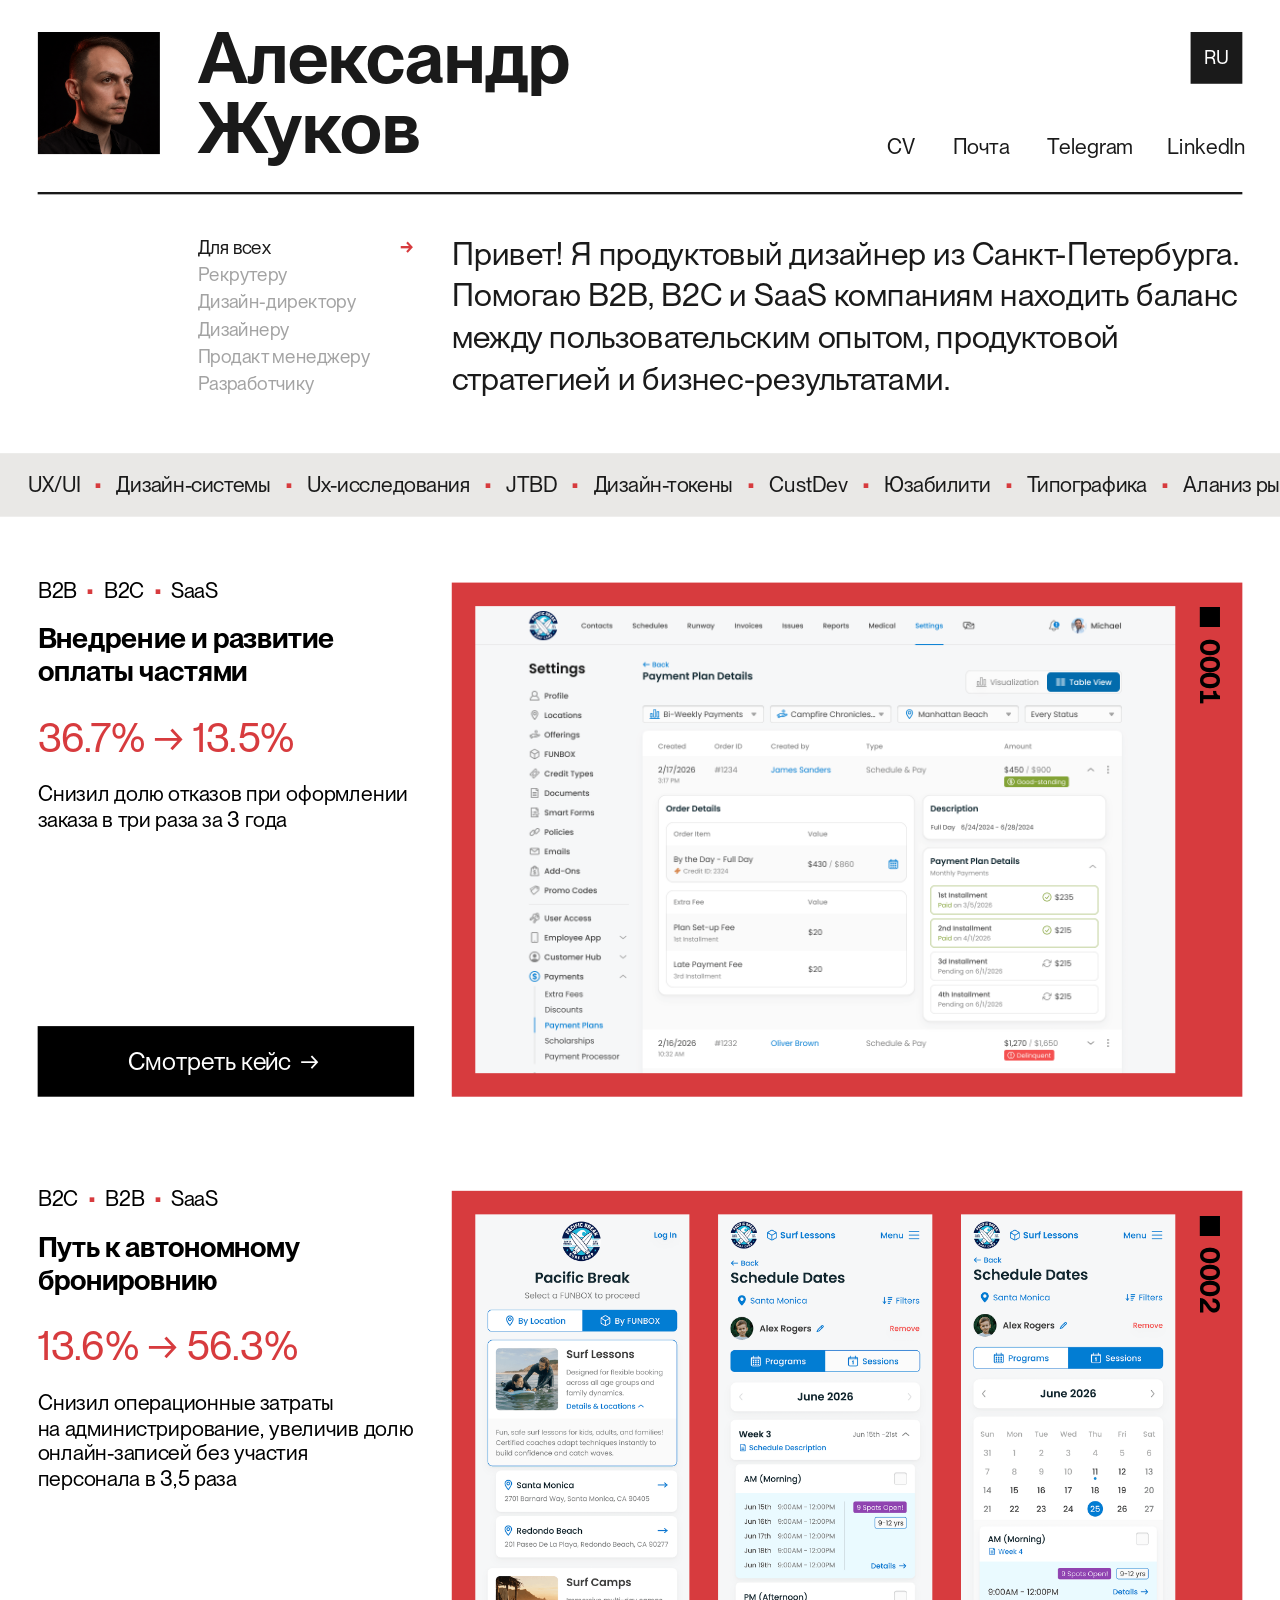
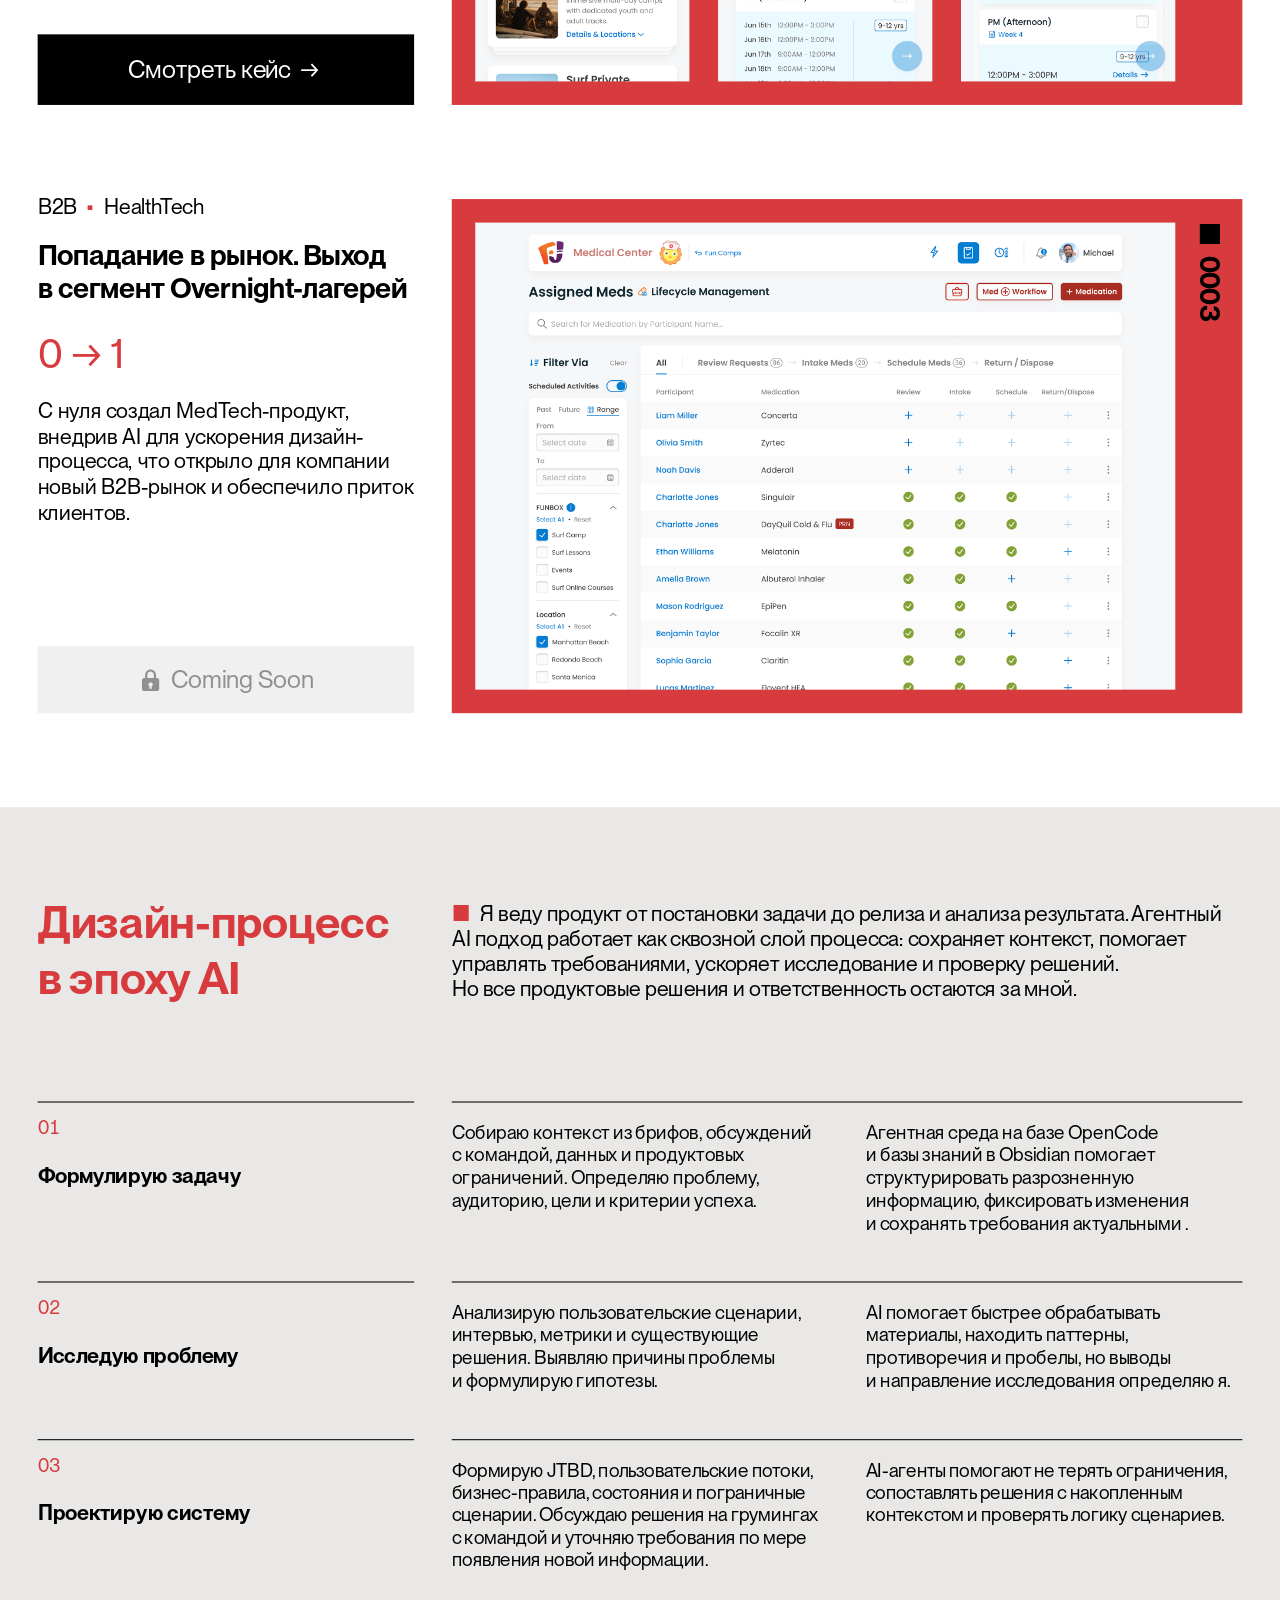
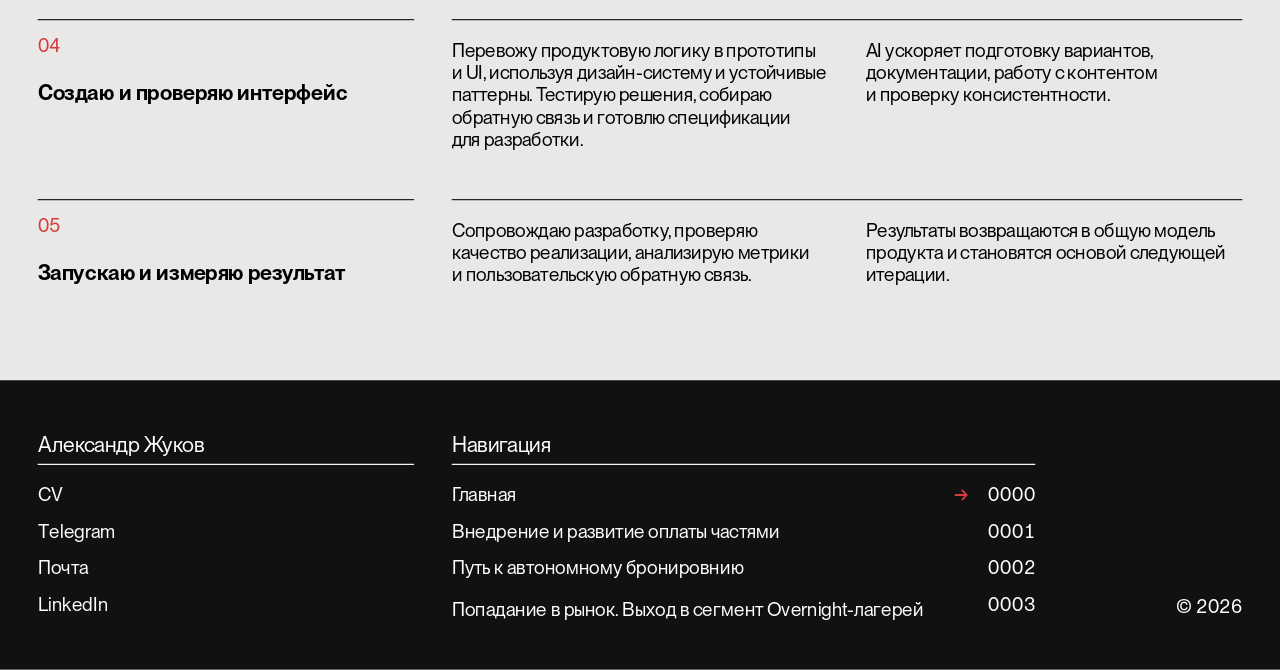
==== commit f088f808: "Fixes" ====
--- a/index.html
+++ b/index.html
@@ -88,8 +88,8 @@
         webvisor: true
       });
     </script>
-    <script type="module" crossorigin src="/assets/main-Ds47gJIU.js"></script>
-    <link rel="stylesheet" crossorigin href="/assets/main-NKeWyfDX.css">
+    <script type="module" crossorigin src="/assets/main-Chqc_fVk.js"></script>
+    <link rel="stylesheet" crossorigin href="/assets/main-Bxhtccd6.css">
   </head>
   <body>
     <noscript><div><img src="https://mc.yandex.ru/watch/110116885" style="position:absolute; left:-9999px;" alt="" /></div></noscript>
--- a/assets/main-Bxhtccd6.css
+++ b/assets/main-Bxhtccd6.css
@@ -0,0 +1 @@
+@font-face{font-family:PP Neue Montreal;src:url(/fonts/PPNeueMontreal-Regular.otf) format("opentype");font-style:normal;font-weight:400;font-display:swap}.self-serve{width:min(1024px,calc(100% - 64px));margin:32px auto 0}.self-serve>:where(:not(.case-menu)):where(h1,h2,p,figure,dl,dd),.self-serve>:where(:not(.case-menu)) :where(h1,h2,p,figure,dl,dd){margin:0}.self-serve__hero{margin-top:32px}.self-serve__title{margin-bottom:32px;font-size:61px;font-weight:600;line-height:73.2px;letter-spacing:-1.22px}.self-serve__cover-area{position:relative;width:100%;height:auto;aspect-ratio:1024 / 703;background:#d73b3e}.self-serve__cover,.self-serve__media img{display:block;max-width:100%;height:auto}.self-serve__cover{position:absolute;top:7.9659%;left:8.59375%;width:82.8125%}.self-serve__date{position:absolute;top:92.6%;left:8.59375%;color:#000;font-size:28px;font-weight:700;line-height:33.6px}.self-serve>*+:not(.self-serve__hero){margin-top:40px}.self-serve>section:not(.self-serve__hero){width:82.8125%;max-width:848px;margin-inline:auto}.self-serve__heading,.self-serve__copy{max-width:672px}.self-serve__heading{margin-bottom:16px;font-size:24px;font-weight:600;line-height:28.8px}.self-serve__copy{font-size:18px;font-weight:400;line-height:21.6px}.self-serve__copy+.self-serve__copy{margin-top:16px}.self-serve__media,.self-serve__embed,.self-serve__iframe{display:block;width:100%}.self-serve__media,.self-serve__embed{background:#e9e8e6}.self-serve__media{display:grid;padding:64px 88px;place-items:center}.self-serve__media img{width:100%}.self-serve__media--ss-3{padding-block:56px}.self-serve__media--ss-6 img{width:min(553.34px,100%)}.self-serve__media--ss-2{display:block;padding:32px 88px 64px}.self-serve__media--ss-2 img{clear:left}.self-serve__iframe{aspect-ratio:16 / 9;border:0}.self-serve__embed--first,.self-serve__embed--second{padding:24px}.self-serve__chart-title{float:left;margin-bottom:20px;font-size:24px;font-weight:600;line-height:28.8px}.self-serve__metrics{width:min(672px,100%);margin-top:40px}.self-serve__metric{position:relative;display:grid;grid-template-columns:repeat(2,minmax(0,1fr));grid-template-rows:26px auto;column-gap:32px;row-gap:16px}.self-serve__metric:before{position:absolute;top:25px;right:0;left:0;height:1px;background:#1a1a1a;content:"";transform:scaleX(1);transform-origin:left center;transition:transform 1s cubic-bezier(.25,.1,.25,1)}.self-serve__metric+.self-serve__metric{margin-top:40px}.self-serve__metric-label,.self-serve__metric-description{font-size:18px;line-height:21.6px}.self-serve__metric-label{grid-column:1 / -1;height:26px;font-weight:600}.self-serve__metric-description{font-weight:400}.self-serve__metric-value{color:#d7322c;font-family:PP Neue Montreal Text,PP Neue Montreal,sans-serif;font-size:38px;font-weight:350;line-height:42px;letter-spacing:-.76px}.self-serve__reflection{margin-bottom:56px}@media(max-width:767px){.self-serve{width:100%;margin-top:20px}.self-serve__hero{margin-top:16px}.self-serve__title{margin:0 20px 16px;font-size:32px;line-height:38.4px;letter-spacing:-.64px}.self-serve__cover-area{width:100%;height:auto;aspect-ratio:auto;padding:20px 20px 16px}.self-serve__cover{position:static;width:100%;height:auto}.self-serve__date{position:static;margin-top:16px;font-size:21px;font-weight:600;line-height:25.2px}.self-serve>*+:not(.self-serve__hero){margin-top:32px}.self-serve>section:not(.self-serve__hero){width:auto;margin-inline:20px}.self-serve__heading,.self-serve__copy{max-width:none}.self-serve__heading{margin-bottom:16px;font-size:21px;line-height:25.2px}.self-serve__copy{font-size:16px;line-height:19.2px}.self-serve__media{width:100%;padding:20px}.self-serve__embed{padding:0}.self-serve__iframe{aspect-ratio:4 / 3}.self-serve__chart-title{font-size:21px;line-height:25.2px;letter-spacing:-2%}.self-serve__metrics{width:auto;margin-top:24px}.self-serve__metric{grid-template-columns:minmax(0,23fr) minmax(0,25fr);grid-template-rows:24px auto;column-gap:16px;row-gap:12px}.self-serve__metric:before{top:23px}.self-serve__metric+.self-serve__metric{margin-top:24px}.self-serve__metric-label,.self-serve__metric-description{font-size:16px;line-height:19.2px}.self-serve__metric-label{height:24px}.self-serve__metric-value{font-size:28px;line-height:30px;letter-spacing:-.56px}.self-serve__reflection{margin-bottom:48px}}@font-face{font-family:PP Neue Montreal;src:url(/fonts/PPNeueMontreal-Extrabold.otf) format("opentype");font-style:normal;font-weight:800;font-display:swap}@font-face{font-family:PP Neue Montreal;src:url(/fonts/PPNeueMontreal-Semibold.otf) format("opentype");font-style:normal;font-weight:600;font-display:swap}@font-face{font-family:Oceanic Text;src:url(/fonts/OceanicTextTRIAL-Regular.otf) format("opentype");font-style:normal;font-weight:400;font-display:swap}@font-face{font-family:PP Neue Montreal Text;src:url(/fonts/PPNeueMontrealText-Book.otf) format("opentype");font-style:normal;font-weight:350;font-display:swap}:root{color:#1a1a1a;font-family:PP Neue Montreal,sans-serif;font-synthesis:none;-webkit-font-smoothing:antialiased;-moz-osx-font-smoothing:grayscale}*{box-sizing:border-box}html,body,#root{min-width:320px;min-height:100%;margin:0}body{margin:0}.site-canvas-shell{width:100%;overflow-x:clip}.site-canvas{position:relative;left:50%;width:440px;margin-left:-220px;transform:scale(var(--site-scale, 1));transform-origin:top center}@media(min-width:768px){.site-canvas{width:1088px;margin-left:-544px}}a{color:inherit;text-decoration:none}.trimmed-text{text-box-trim:both;text-box-edge:cap baseline}.site-header{width:min(1024px,calc(100% - 64px));height:138px;margin-top:32px;margin-inline:auto;border-bottom:2px solid #1a1a1a}.site-header__content{position:relative;display:flex;justify-content:space-between;width:100%;height:104px}.site-header__identity{display:flex;width:446px;height:104px;gap:32px}.site-header__portrait{flex:0 0 104px;width:104px;height:104px;overflow:hidden}.site-header__portrait picture,.site-header__portrait img{display:block;width:100%;height:100%}.site-header__portrait img{object-fit:cover;object-position:center;filter:brightness(.95) contrast(1.04)}.site-header__name{width:310px;height:104px;margin:0;overflow:visible;font-size:61px;font-weight:600;line-height:60px;letter-spacing:-1.5%}.site-header__actions{position:relative;width:302px;height:104px}.locale-link{position:absolute;top:0;right:0;display:grid;width:44px;height:44px;place-items:center;color:#fff;background:#1a1a1a;font-size:16px;font-weight:400;line-height:19.2px;letter-spacing:-.16px;transition:background-color .25s cubic-bezier(.22,1,.36,1),color .25s cubic-bezier(.22,1,.36,1)}.locale-link:hover,.locale-link:focus-visible{background:#d73b3e;color:#000}.locale-link .trimmed-text{display:block}.site-header__contacts{position:absolute;right:0;bottom:0;width:302px;height:22px}.contact-link{position:absolute;bottom:0;display:grid;height:22px;place-items:end center;font-size:18px;font-weight:400;line-height:21.6px;white-space:nowrap}.contact-link:nth-child(1){left:-8px;width:40px}.contact-link:nth-child(2){left:48px;width:64px}.contact-link:nth-child(3){left:128px;width:86px}.contact-link:nth-child(4){left:230px;width:80px}.contact-link>.trimmed-text{display:block}.letter-hover [data-letter]{font-weight:400}.letter-hover [data-letter]:not([data-empty]){position:relative;color:transparent}.letter-hover [data-letter]:not([data-empty]):before,.letter-hover [data-letter]:not([data-empty]):after{position:absolute;top:0;right:0;bottom:0;left:0;color:#1a1a1a;content:attr(data-char);transition:opacity .25s cubic-bezier(.22,1,.36,1)}.letter-hover [data-letter]:not([data-empty]):before{font-weight:400;opacity:1}.letter-hover [data-letter]:not([data-empty]):after{color:#d73b3e;font-weight:600;opacity:0}.letter-hover [data-empty]{display:inline-block;width:4px}.letter-hover [data-letter].is-hot:before{opacity:0}.letter-hover [data-letter].is-hot:after{opacity:1}.contact-link.is-click-fill [data-letter]:not([data-empty]):before{opacity:0;transition:opacity .14s cubic-bezier(.22,1,.36,1) var(--selection-delay, 0ms)}.contact-link.is-click-fill [data-letter]:not([data-empty]):after{opacity:1;transition:opacity .14s cubic-bezier(.22,1,.36,1) var(--selection-delay, 0ms)}.contact-link.is-click-reset [data-letter]:not([data-empty]):before{opacity:1;transition:opacity .16s cubic-bezier(.22,1,.36,1)}.contact-link.is-click-reset [data-letter]:not([data-empty]):after{opacity:0;transition:opacity .16s cubic-bezier(.22,1,.36,1)}.contact-link[data-label=Telegram] [data-letter]:nth-child(4){margin-left:-.055em}.audience-block{display:grid;grid-template-columns:13.28125% 17.96875% 3.125% 65.625%;width:min(1024px,calc(100% - 64px));min-height:126px;margin:40px auto 0}.audience-menu{display:flex;grid-column:2;flex-direction:column;gap:0;height:138px;margin-top:-6px}.audience-option{display:flex;align-items:flex-start;justify-content:space-between;width:calc(100% + 16px);height:23px;margin-left:-8px;padding:6px 8px;border:0;color:inherit;background:transparent;-webkit-appearance:none;-moz-appearance:none;appearance:none;cursor:pointer;font-family:inherit;font-size:16px;font-weight:400;line-height:19.2px;letter-spacing:-.08px;text-align:left}.audience-option__label{display:block;margin-left:-8px;white-space:nowrap}.audience-option [data-letter]:not([data-empty]):before{color:#1a1a1a66;transition:color .16s cubic-bezier(.22,1,.36,1),opacity .25s cubic-bezier(.22,1,.36,1)}.audience-option.is-selected [data-letter]:before{color:#1a1a1a;opacity:1;transition:color .12s cubic-bezier(.22,1,.36,1) var(--selection-delay, 0ms),opacity .1s cubic-bezier(.22,1,.36,1) var(--selection-delay, 0ms)}.audience-option.is-selected [data-letter]:after{opacity:0;transition:opacity .1s cubic-bezier(.22,1,.36,1) var(--selection-delay, 0ms)}.audience-option__arrow{display:block;color:#d73b3e;opacity:0;font-size:15px;font-weight:800;line-height:18px;letter-spacing:0;transition:opacity .12s cubic-bezier(.22,1,.36,1)}.audience-option.is-selected .audience-option__arrow{opacity:1;transition:opacity .18s cubic-bezier(.22,1,.36,1) 80ms}.audience-mobile-control{display:none}.audience-message{position:relative;grid-column:4;overflow:hidden;margin:0;color:#1a1a1a;font-size:27px;font-weight:400;line-height:35.3px;letter-spacing:-2%}.audience-message__paragraph{top:0;right:0;bottom:0;left:0;margin:0}.audience-message__word-clip,.audience-message__word{display:inline-block}.audience-message__word-clip{margin-inline:-.08em;padding-inline:.08em;overflow:hidden;vertical-align:bottom}.audience-message__copy--mobile{display:none}.audience-message a .audience-message__word{text-decoration:underline;text-decoration-thickness:1px;text-underline-offset:3px}.audience-message a:hover,.audience-message a:focus-visible{color:#d73b3e}.marquee{--marquee-duration: 240s;--marquee-gap: 12px;width:100%;height:54px;margin-top:48px;overflow:hidden;background:#e9e8e6}.marquee__track{display:flex;align-items:center;width:max-content;height:100%;transform:translate3d(24px,0,0);animation:marquee-scroll var(--marquee-duration) linear infinite;will-change:transform}.marquee__sequence{display:flex;flex:none;align-items:center;gap:var(--marquee-gap);padding-right:var(--marquee-gap);font-size:18px;font-weight:400;line-height:21.6px;letter-spacing:-.18px;white-space:nowrap}.marquee__item{display:flex;flex:none;align-items:center;gap:var(--marquee-gap)}.marquee__bullet{color:#d73b3e}@keyframes marquee-scroll{to{transform:translate3d(calc(-50% + 24px),0,0)}}.cases{display:flex;flex-direction:column;width:min(1024px,calc(100% - 64px));margin:56px auto 0;gap:80px}.case-card{display:grid;grid-template-columns:31.25% 65.625%;grid-template-rows:437px;width:100%;color:#000;column-gap:3.125%}.case-card__info{display:flex;flex-direction:column;grid-area:1 / 1;width:100%;height:437px}.case-card__tags,.case-card__title,.case-card__metric,.case-card__description{position:static;width:100%;margin:0}.case-card__tags{display:flex;gap:8px;font-size:18px;font-weight:400;line-height:21.6px;letter-spacing:-.18px}.case-card__tag{display:flex;flex:none;gap:8px}.case-card__tag-bullet{color:#d73b3e}.case-card__title{margin-top:16px;font-size:24px;font-weight:600;line-height:28.8px;letter-spacing:-.36px}.case-card__metric{margin-top:24px;color:#d73b3e;font-family:PP Neue Montreal,sans-serif;font-size:34px;font-weight:350;line-height:34px;letter-spacing:-1%}.case-card__description{margin-top:20px;font-size:18px;font-weight:400;line-height:21.6px;letter-spacing:0}.case-card__cover,.case-card__cta{margin:0;border-radius:0;border:0;-webkit-appearance:none;-moz-appearance:none;appearance:none;font-family:inherit;cursor:pointer}.case-card__cover{position:relative;display:block;grid-area:1 / 2;width:100%;height:437px;padding:20px 57px 20px 20px;overflow:hidden;color:#000;background:#d73b3e}.case-card__cover img{display:block;width:100%;height:100%;object-fit:cover}.case-card__cover:disabled{cursor:default}.case-card__number{position:absolute;top:14px;right:14px;font-size:24px;font-weight:600;line-height:28.8px;letter-spacing:0;writing-mode:vertical-rl;font-variant-numeric:tabular-nums}.case-card__cta{position:relative;z-index:1;display:flex;grid-area:1 / 1;align-self:end;align-items:center;justify-content:center;width:100%;height:60px;padding:0;color:#fefefe;background:#000;font-size:21px;font-weight:400;line-height:25.2px;letter-spacing:-.21px;transition:.25s cubic-bezier(.22,1,.36,1);gap:4px}.case-card__cta:hover,.case-card__cta:focus-visible{color:#000;background:#d73b3e}.case-card__coming-soon{position:relative;z-index:1;display:flex;grid-area:1 / 1;align-self:end;align-items:center;justify-content:center;width:100%;height:57px;color:#0006;background:#f0f0f0;font-size:21px;font-weight:400;line-height:25.2px;letter-spacing:-.21px;gap:6px;cursor:default;-webkit-user-select:none;user-select:none}.case-card__coming-soon-icon{display:block;width:22px;height:22px;flex:none;fill:currentColor}.case-card__arrow{display:inline-flex;width:24px;height:24px;align-items:center;justify-content:center}.case-card__arrow-group{display:block;white-space:nowrap}.editorial-process{width:100%;margin-top:80px;color:#000;background:#e9e8e6}.editorial-process__inner{width:min(1024px,calc(100% - 64px));margin:0 auto;padding-block:80px}.editorial-process__intro,.editorial-process__step{display:grid;grid-template-columns:31.25% 65.625%;column-gap:3.125%}.editorial-process__heading,.editorial-process__lead,.editorial-process__number,.editorial-process__step-title,.editorial-process__copy p{margin:0}.editorial-process__number,.editorial-process__step-title,.editorial-process__copy p{opacity:1;transform:translateY(0);clip-path:inset(0);transition:opacity .65s cubic-bezier(.25,.1,.25,1),transform .85s cubic-bezier(.25,.1,.25,1),clip-path .85s cubic-bezier(.25,.1,.25,1)}.editorial-process__number,.editorial-process__step-title{transition-delay:1.05s}.editorial-process__copy p{transition-delay:1.15s}.editorial-process__copy p:nth-child(2){transition-delay:1.25s}.editorial-process[data-revealed=false] .editorial-process__number,.editorial-process[data-revealed=false] .editorial-process__step-title,.editorial-process[data-revealed=false] .editorial-process__copy p{opacity:0;transform:translateY(34px);clip-path:inset(0 0 100% 0)}.editorial-process__heading{color:#d73b3e;font-size:38px;font-weight:600;line-height:48px;letter-spacing:0;margin-top:-6px}.editorial-process__lead{font-size:18px;font-weight:400;line-height:21px;letter-spacing:-.18px}.editorial-process__bullet{margin-right:8px;color:#d73b3e}.editorial-process__steps{display:flex;flex-direction:column;gap:40px;margin:80px 0 0;padding:0;list-style:none}.editorial-process__step-heading{position:relative;min-height:65px}.editorial-process__step-heading:before,.editorial-process__copy:before{position:absolute;top:0;left:0;width:100%;height:1px;background:#1a1a1a;content:"";transform:scaleX(1);transform-origin:left center;transition:transform 1s cubic-bezier(.25,.1,.25,1)}.editorial-process__copy:before{transition-delay:.1s}.editorial-process[data-revealed=false] .editorial-process__step-heading:before,.editorial-process[data-revealed=false] .editorial-process__copy:before{transform:scaleX(0)}.editorial-process__number{position:absolute;top:13px;left:0;color:#d73b3e;font-size:16px;font-weight:400;line-height:19.2px;letter-spacing:0;font-variant-numeric:tabular-nums}.editorial-process__step-title{position:absolute;top:52px;left:0;width:100%;font-size:18px;font-weight:600;line-height:21.6px;letter-spacing:-.18px}.editorial-process__copy{position:relative;display:grid;grid-template-columns:repeat(2,minmax(0,1fr));gap:32px;padding-top:17px}.editorial-process__copy p{font-size:16px;font-weight:400;line-height:19.2px;letter-spacing:0}.editorial-process__step:nth-child(n+3) .editorial-process__copy p{letter-spacing:-.16px}.site-footer{box-sizing:border-box;width:100%;height:246px;padding-block:48px;color:#fff;background:#111}.site-footer__inner{display:grid;grid-template-columns:320px 496px 144px;gap:32px;width:min(1024px,calc(100% - 64px));height:150px;margin:0 auto}.site-footer__contacts,.site-footer__navigation{height:150px}.site-footer__heading{box-sizing:border-box;height:28px;margin:0;border-bottom:1px solid #fff;font-size:18px;font-weight:400;line-height:21.6px;letter-spacing:-.18px}.site-footer__contact-list,.site-footer__navigation-list{display:grid;grid-template-rows:repeat(3,31px) 11px;height:104px;margin-top:24px}.site-footer__contact-link,.site-footer__navigation-row{box-sizing:border-box;min-width:0;margin:0;padding:0;border:0;color:inherit;background:transparent;-webkit-appearance:none;-moz-appearance:none;appearance:none;cursor:pointer;font:inherit;font-size:16px;font-weight:400;line-height:19.2px;letter-spacing:0;text-align:left;text-decoration:none}.site-footer__contact-link{display:block;width:144px}.site-footer__navigation-row{display:grid;grid-template-columns:minmax(0,1fr) 69px;gap:20px;width:100%;align-items:start}.site-footer__navigation-row.is-unavailable,.site-footer__navigation-row.is-current{cursor:default}.site-footer__navigation-label{min-width:0}.site-footer__wave-text{display:block;margin-left:-8px;white-space:nowrap}.site-footer__wave [data-letter]:not([data-empty]):before{color:#fff}.site-footer__wave [data-letter]:not([data-empty]):after{color:#d73b3e}.site-footer__wave [data-letter].is-hot:before{opacity:1}.site-footer__wave.is-click-fill [data-letter]:not([data-empty]):before{opacity:1;transition:opacity .14s cubic-bezier(.22,1,.36,1) var(--selection-delay, 0ms)}.site-footer__wave.is-click-fill [data-letter]:not([data-empty]):after{opacity:1;transition:opacity .14s cubic-bezier(.22,1,.36,1) var(--selection-delay, 0ms)}.site-footer__wave.is-click-reset [data-letter]:not([data-empty]):before{opacity:1;transition:opacity .16s cubic-bezier(.22,1,.36,1)}.site-footer__wave.is-click-reset [data-letter]:not([data-empty]):after{opacity:0;transition:opacity .16s cubic-bezier(.22,1,.36,1)}.site-footer__case-number{justify-self:end}.site-footer__current-mark{display:grid;grid-template-columns:auto 52px;justify-content:space-between}.site-footer__current-mark>.trimmed-text:last-child{text-align:right}.site-footer__current-arrow{color:#d73b3e;font-weight:600}.site-footer__copyright{display:flex;align-items:flex-end;justify-content:flex-end;height:150px;font-size:16px;font-weight:400;line-height:19.2px;letter-spacing:-.16px}.resume-backdrop{position:fixed;top:0;right:0;bottom:0;left:0;z-index:100;background:#14141447;backdrop-filter:blur(10px) saturate(120%);-webkit-backdrop-filter:blur(10px) saturate(120%);cursor:pointer}.resume-drawer-shell{position:fixed;top:0;right:0;z-index:101;width:calc(62% + 88px);height:100dvh;pointer-events:none}.resume-drawer{position:absolute;top:0;right:0;display:flex;flex-direction:column;width:calc(100% - 88px);height:100%;border-radius:0;background:#fefefe;box-shadow:-24px 0 48px #0000002e;pointer-events:auto}.resume-drawer__pdf{flex:1;width:100%;border:0;border-radius:0;background:#f3f3f3}.resume-drawer__close,.resume-drawer__download{position:absolute;z-index:102;display:grid;width:56px;height:56px;padding:0;border:0;border-radius:0;-webkit-appearance:none;-moz-appearance:none;appearance:none;opacity:1;color:#fff;background-color:#000;transition:background-color .2s cubic-bezier(.22,1,.36,1);place-items:center;cursor:pointer;pointer-events:auto}.resume-drawer__close:hover,.resume-drawer__download:hover{background-color:#d73b3e}.resume-drawer__control-icon{pointer-events:none}.resume-drawer__close{top:8px;left:0}.resume-drawer__download{top:98px;left:0}.resume-drawer__close:focus-visible,.resume-drawer__download:focus-visible{outline:2px solid #fff;outline-offset:4px}@media(min-width:768px)and (max-width:1023px){.resume-drawer-shell{width:calc(75% + 88px)}}.visually-hidden{position:absolute;width:1px;height:1px;padding:0;margin:-1px;overflow:hidden;clip:rect(0,0,0,0);white-space:nowrap;border:0}@media(prefers-reduced-motion:reduce){.marquee__track{transform:translate3d(24px,0,0);animation:none}.locale-link,.case-menu__home,.case-menu__portrait,.case-menu__home-arrow,.case-menu__locale,.case-menu__mobile-controls,.case-menu__navigation--mobile,.case-card__cta,.audience-option__arrow,.letter-hover [data-letter]:not([data-empty]):before,.letter-hover [data-letter]:not([data-empty]):after,.contact-link.is-click-fill [data-letter]:not([data-empty]):before,.contact-link.is-click-fill [data-letter]:not([data-empty]):after,.contact-link.is-click-reset [data-letter]:not([data-empty]):before,.contact-link.is-click-reset [data-letter]:not([data-empty]):after,.site-footer__wave.is-click-fill [data-letter]:not([data-empty]):before,.site-footer__wave.is-click-fill [data-letter]:not([data-empty]):after,.site-footer__wave.is-click-reset [data-letter]:not([data-empty]):before,.site-footer__wave.is-click-reset [data-letter]:not([data-empty]):after,.editorial-process__step-heading:before,.editorial-process__copy:before,.editorial-process__number,.editorial-process__step-title,.editorial-process__copy p{transition:none}.editorial-process[data-revealed=false] .editorial-process__step-heading:before,.editorial-process[data-revealed=false] .editorial-process__copy:before{transform:scaleX(1)}.editorial-process[data-revealed=false] .editorial-process__number,.editorial-process[data-revealed=false] .editorial-process__step-title,.editorial-process[data-revealed=false] .editorial-process__copy p{opacity:1;transform:none;clip-path:none}}@supports not (text-box-trim: both){.site-header__name{margin-block:-8px}.locale-link .trimmed-text{margin-block:-4.1px}.contact-link>.trimmed-text{margin-block:-4.3px}.audience-option__label,.audience-option__arrow{margin-block:-4.1px}.audience-message{margin-block:-7px}.case-card__tags,.case-card__title,.case-card__metric,.case-card__description{transform:translateY(-4px)}.case-card__cta .trimmed-text,.case-card__coming-soon .trimmed-text{margin-block:-4px}.site-footer__heading,.site-footer__navigation-row.is-current>.trimmed-text,.site-footer__wave-text,.site-footer__case-number,.site-footer__current-mark,.site-footer__copyright .trimmed-text{margin-block:-4.1px;font-variant-numeric:tabular-nums}}.payment-plan{width:min(1024px,calc(100% - 64px));margin:32px auto 0}.payment-plan>:where(:not(.case-menu)):where(h1,h2,p,figure,dl,dd),.payment-plan>:where(:not(.case-menu)) :where(h1,h2,p,figure,dl,dd){margin:0}.payment-plan img{display:block}.case-menu{position:relative;z-index:2;height:44px}.case-menu-portal{position:fixed;top:0;left:50%;z-index:2;transform-origin:top center}.case-menu-portal--desktop{width:1024px;height:44px;margin-left:-512px}.case-menu--portaled{width:100%}.case-menu__desktop{display:grid;grid-template-columns:44px minmax(0,1fr) 44px;height:100%;transition:transform .25s cubic-bezier(.22,1,.36,1)}.case-menu__mobile{display:none}.case-menu__home{position:relative;display:grid;width:44px;height:44px;padding:0;overflow:hidden;border:0;background:transparent;place-items:center;transition:background-color .25s cubic-bezier(.22,1,.36,1)}.case-menu__portrait{width:100%;height:100%;object-fit:cover;opacity:1;transition:opacity .25s cubic-bezier(.22,1,.36,1)}.case-menu__home-arrow{position:absolute;color:#fff;font-size:18px;font-weight:600;opacity:0;transition:opacity .25s cubic-bezier(.22,1,.36,1)}.case-menu__home--active,.case-menu__home:focus-visible{background:#d73b3e}.case-menu__home--active .case-menu__portrait,.case-menu__home:focus-visible .case-menu__portrait{opacity:0}.case-menu__home--active .case-menu__home-arrow,.case-menu__home:focus-visible .case-menu__home-arrow{opacity:1}.case-menu__navigation{display:grid;min-width:0;background:#e9e9e9e0;backdrop-filter:blur(10px) saturate(120%);-webkit-backdrop-filter:blur(10px) saturate(120%);place-items:center}.case-menu__navigation-items{display:flex;width:406px;max-width:100%;align-items:center;justify-content:center;gap:32px}.case-menu__navigation-item{padding:0;border:0;color:#000;background:transparent;cursor:pointer;font:inherit;font-size:16px;font-weight:400;line-height:19.2px;letter-spacing:inherit;white-space:nowrap}.case-menu__navigation-item--active{color:#d7322c}.case-menu__navigation-label{display:block}.case-menu__navigation-item.case-menu__navigation-item--active [data-letter]:before{color:#d7322c;opacity:1}.case-menu__navigation-item.case-menu__navigation-item--active [data-letter]:after{opacity:0}.case-menu__navigation-item:focus-visible{outline:1px solid currentColor;outline-offset:4px}.case-menu__locale{display:grid;width:44px;height:44px;color:#fff;background:#000;font-size:16px;font-weight:400;line-height:19.2px;letter-spacing:-.16px;place-items:center;transition:background-color .25s cubic-bezier(.22,1,.36,1),color .25s cubic-bezier(.22,1,.36,1)}.case-menu__locale:hover,.case-menu__locale:focus-visible{color:#000;background:#d73b3e}.payment-plan__hero{margin-top:32px}.payment-plan__title{margin-bottom:32px;font-size:61px;font-weight:600;line-height:73.2px;letter-spacing:-1.22px}.payment-plan__cover-area{position:relative;width:100%;height:auto;aspect-ratio:1024 / 713;background:#d73b3e}.payment-plan__cover{position:absolute;top:8.976%;left:8.59375%;width:82.8125%;height:auto}.payment-plan__date{position:absolute;top:91.6%;left:8.59375%;color:#000;font-size:28px;font-weight:700;line-height:33.6px}.payment-plan>*+:not(.payment-plan__hero){margin-top:40px}.payment-plan__role,.payment-plan__product,.payment-plan__problem,.payment-plan__changes,.payment-plan__research,.payment-plan__provider-risk,.payment-plan__system-intro,.payment-plan__text,.payment-plan__complexity,.payment-plan__reflection{width:82.8125%;max-width:848px;margin-inline:auto}.payment-plan__heading,.payment-plan__copy{max-width:672px}.payment-plan__heading{margin-bottom:16px;font-size:24px;font-weight:600;line-height:28.8px}.payment-plan__copy{font-size:18px;font-weight:400;line-height:21.6px}.payment-plan__copy+.payment-plan__copy{margin-top:16px}.payment-plan__media{display:grid;width:100%;height:auto;overflow:hidden;background:#e9e8e6;place-items:center}.payment-plan__media img{height:auto;object-fit:contain}.payment-plan__media--pp-1,.payment-plan__media--pp-3,.payment-plan__media--pp-5,.payment-plan__media--pp-6,.payment-plan__media--pp-7,.payment-plan__media--pp-8,.payment-plan__media--pp-9,.payment-plan__media--pp-10,.payment-plan__media--pp-11{padding:64px 80px}.payment-plan__media--pp-1 img,.payment-plan__media--pp-3 img,.payment-plan__media--pp-5 img,.payment-plan__media--pp-6 img,.payment-plan__media--pp-7 img,.payment-plan__media--pp-8 img,.payment-plan__media--pp-9 img,.payment-plan__media--pp-10 img,.payment-plan__media--pp-11 img{width:100%}.payment-plan__media--pp-2{display:block;padding:40px 88px 64px}.payment-plan__chart-title{margin-bottom:32px;font-size:24px;font-weight:600;line-height:28.8px;float:left}.payment-plan__media--pp-2 img{clear:left;width:100%}.payment-plan__media--pp-4{padding:64px 80px}.payment-plan__media--pp-4 img{width:min(745px,100%)}.payment-plan__embed{width:100%;padding:24px;background:#e9e8e6}.payment-plan__iframe{display:block;width:100%;height:auto;aspect-ratio:16 / 9;border:0}.payment-plan__metrics{width:min(672px,100%);margin-top:40px}.payment-plan__metric{position:relative;display:grid;grid-template-columns:repeat(2,minmax(0,1fr));grid-template-rows:26px auto;column-gap:32px;row-gap:16px}.payment-plan__metric:before{position:absolute;top:25px;right:0;left:0;height:1px;background:#1a1a1a;content:"";transform:scaleX(1);transform-origin:left center;transition:transform 1s cubic-bezier(.25,.1,.25,1)}.payment-plan__metric+.payment-plan__metric{margin-top:40px}.payment-plan__metric-label,.payment-plan__metric-description{font-size:18px;line-height:21.6px}.payment-plan__metric-description{font-weight:400}.payment-plan__metric-label{grid-column:1 / -1;height:26px;font-weight:600}.payment-plan__metric-label,.self-serve__metric-label,.payment-plan__metric-description,.self-serve__metric-description,.payment-plan__metric-value,.self-serve__metric-value{opacity:1;transform:translateY(0);clip-path:inset(0);transition:opacity .65s cubic-bezier(.25,.1,.25,1),transform .85s cubic-bezier(.25,.1,.25,1),clip-path .85s cubic-bezier(.25,.1,.25,1)}.payment-plan__metric-label,.self-serve__metric-label{transition-delay:.73s}.payment-plan__metric-description,.self-serve__metric-description,.payment-plan__metric-value,.self-serve__metric-value{transition-delay:1.05s}.payment-plan__metrics[data-revealed=false] .payment-plan__metric:before,.self-serve__metrics[data-revealed=false] .self-serve__metric:before{transform:scaleX(0)}.payment-plan__metrics[data-revealed=false] .payment-plan__metric-label,.self-serve__metrics[data-revealed=false] .self-serve__metric-label,.payment-plan__metrics[data-revealed=false] .payment-plan__metric-description,.self-serve__metrics[data-revealed=false] .self-serve__metric-description,.payment-plan__metrics[data-revealed=false] .payment-plan__metric-value,.self-serve__metrics[data-revealed=false] .self-serve__metric-value{opacity:0;transform:translateY(34px);clip-path:inset(0 0 100% 0)}.payment-plan__metric-value{color:#d7322c;font-family:PP Neue Montreal Text,PP Neue Montreal,sans-serif;font-size:38px;font-weight:350;line-height:42px;letter-spacing:-.76px}.payment-plan__reflection{margin-bottom:56px}@media(max-width:767px){.site-header{width:calc(100% - 40px);max-width:400px;height:145px;margin-top:20px}.site-header__content{height:123px}.site-header__identity{width:100%;height:123px;gap:20px}.site-header__portrait{flex-basis:80px;width:80px;height:123px}.site-header__portrait picture,.site-header__portrait img{width:100%;height:100%;margin:0;object-fit:cover}.site-header__name{width:244px;height:80px;font-size:48px;line-height:46px;letter-spacing:-.96px}.site-header__actions{position:absolute;left:100px;width:calc(100% - 100px);max-width:300px;height:123px}.locale-link{width:34px;height:34px}.site-header__contacts{width:100%;height:20px}.contact-link{height:20px;font-size:16px;line-height:19.2px;letter-spacing:-.16px}.contact-link:nth-child(1){left:-8px;width:37px}.contact-link:nth-child(2){left:51.667px;width:59px}.contact-link:nth-child(3){left:133.334px;width:79px}.contact-link:nth-child(4){left:235px;width:73px}.audience-block{display:block;width:100%;min-height:0;margin-top:24px}.audience-menu{display:none}.audience-mobile-control{display:grid;grid-template-columns:55px 1fr 55px;width:100%;height:56px;color:#fff;background:#1a1a1a;font-size:18px;font-weight:400;line-height:21.6px;letter-spacing:-.18px}.audience-mobile-control__label{display:grid;overflow:hidden;place-items:center}.audience-mobile-control__label>span{grid-area:1 / 1;white-space:nowrap}.audience-mobile-control button{display:grid;padding:0 20px;border:0;color:inherit;background:transparent;place-items:center;cursor:pointer;font:inherit;letter-spacing:-.09px}.audience-message{width:calc(100% - 40px);margin:24px 20px 0;font-size:24px;line-height:28.8px;letter-spacing:-2%;touch-action:pan-y}.audience-message__copy--desktop{display:none}.audience-message__copy--mobile{display:inline}.marquee{--marquee-gap: 8px;height:51px;margin-top:40px}.marquee__sequence{font-size:16px;line-height:19.2px;letter-spacing:-.16px}.cases{width:100%;margin-top:48px;gap:48px}.case-card{display:flex;flex-direction:column;width:100%}.case-card__info{position:static;width:calc(100% - 40px);height:auto;margin-inline:20px}.case-card__tags,.case-card__title,.case-card__metric,.case-card__description{position:static;width:100%}.case-card__tags{gap:7px;font-size:16px;line-height:19.2px;letter-spacing:-.16px}.case-card__tag{gap:7px}.case-card__title{margin-top:12px;font-size:21px;line-height:25.2px;letter-spacing:-.315px}.case-card__metric{margin-top:16px;font-size:28px;line-height:28px;letter-spacing:-1%}.case-card__description{margin-top:14px;font-size:16px;line-height:19.2px;letter-spacing:-.08px}.case-card__cover{width:100%;height:auto;margin-top:24px;padding:20px 43px 20px 20px}.case-card__number{font-size:16px;line-height:19.2px;top:16px;right:11px;font-variant-numeric:tabular-nums}.case-card__cta{width:100%;height:56px;font-size:18px;line-height:21.6px;letter-spacing:-.18px}.case-card__coming-soon{height:56px;font-size:18px;line-height:21.6px;letter-spacing:-.18px;gap:6px}.case-card__coming-soon-icon{width:19px;height:19px}.editorial-process{width:100%;margin-top:48px}.editorial-process__inner{width:calc(100% - 40px);padding-block:48px}.editorial-process__intro,.editorial-process__step{display:block}.editorial-process__heading{font-size:28px;line-height:33.6px}.editorial-process__desktop-break{display:none}.editorial-process__lead{margin-top:24px;font-size:16px;line-height:19.2px;letter-spacing:0}.editorial-process__bullet{margin-right:7px}.editorial-process__steps{gap:44px;margin-top:44px}.editorial-process__step-heading{min-height:32px}.editorial-process__number{top:13px;right:0;left:auto}.editorial-process__step-title{top:12px;font-size:16px;line-height:19.2px;letter-spacing:0}.editorial-process__copy{display:flex;flex-direction:column;gap:20px;margin-top:12px;padding-top:21px}.editorial-process__copy p{font-size:16px;line-height:19.2px;letter-spacing:0}.editorial-process__number,.editorial-process__step-title{transition-delay:.9s}.editorial-process__copy p:first-child{transition-delay:1.28s}.editorial-process__copy p:nth-child(2){transition-delay:1.4s}.editorial-process__step:nth-child(n+3) .editorial-process__copy p{letter-spacing:-.16px}.site-footer{height:523px;padding:48px 20px}.site-footer__inner{display:block;width:100%;height:427px}.site-footer__contacts{width:100%;height:150px}.site-footer__navigation{width:100%;height:169px;margin-top:40px}.site-footer__heading{letter-spacing:0}.site-footer__navigation-list{grid-template-rows:repeat(3,31px) 30px;height:123px}.site-footer__navigation-row:last-child{align-items:center}.site-footer__navigation-row:last-child .site-footer__wave-text{white-space:normal;padding-left:16px;text-indent:-8px}.site-footer__copyright{position:relative;display:block;box-sizing:border-box;width:100%;height:28px;margin-top:40px;border-top:1px solid #fff;letter-spacing:0}.site-footer__copyright .trimmed-text{position:absolute;top:17px;left:0}.resume-drawer-shell{top:auto;bottom:0;left:0;width:100%;height:calc(100dvh - 20px)}.resume-drawer{top:76px;width:100%;height:calc(100% - 76px);box-shadow:0 -24px 48px #0000002e}.resume-drawer__close{top:0;right:20px;left:auto}.resume-drawer__download{top:0;left:20px}.payment-plan{width:100%;margin-top:20px}.case-menu{top:0;height:34px;margin-inline:20px}.case-menu__desktop{display:none}.case-menu__mobile{position:relative;display:block;height:34px}.case-menu__mobile-controls{position:absolute;top:0;right:0;bottom:0;left:0;display:grid;grid-template-columns:34px minmax(0,1fr) 34px;height:34px;opacity:1;pointer-events:auto;transform:translateY(0);transition:opacity .25s cubic-bezier(.22,1,.36,1),transform .25s cubic-bezier(.22,1,.36,1),visibility 0s linear 0s;visibility:visible}.case-menu__mobile-controls--navigation{opacity:0;pointer-events:none;transform:translateY(8px);transition:opacity .25s cubic-bezier(.22,1,.36,1),transform .25s cubic-bezier(.22,1,.36,1),visibility 0s linear .25s;visibility:hidden}.case-menu__home--mobile,.case-menu__locale--mobile{width:34px;height:34px}.case-menu__locale--mobile{grid-column:3}.case-menu__navigation--mobile{position:absolute;top:0;left:0;display:grid;width:100%;height:60px;padding-inline:20px;opacity:0;pointer-events:none;transform:translateY(-12px);transition:visibility 300s linear;visibility:hidden}.case-menu-portal--mobile{width:440px;height:60px;margin-left:-220px}.case-menu--portaled-mobile{width:auto;margin-top:20px}.case-menu__navigation--mobile.case-menu__navigation--navigation{opacity:1;pointer-events:auto;transform:translateY(0);transition:opacity .3s cubic-bezier(.22,1,.36,1),transform .35s cubic-bezier(.22,1,.36,1),visibility 0s linear 0s;visibility:visible}.case-menu__navigation-items--mobile{width:100%;min-width:0;justify-content:space-between;gap:8px}.case-menu__navigation-items--mobile .case-menu__navigation-label{margin-inline:-8px}.payment-plan__hero{margin-top:16px}.payment-plan__title{margin:0 20px 16px;font-size:32px;line-height:38.4px;letter-spacing:-.64px}.payment-plan__cover-area{width:100%;height:auto;aspect-ratio:auto;padding:20px 20px 16px}.payment-plan__cover{position:static;width:100%;height:auto}.payment-plan__date{position:static;margin-top:16px;font-size:21px;font-weight:600;line-height:25.2px}.payment-plan>*+:not(.payment-plan__hero){margin-top:32px}.payment-plan__role,.payment-plan__product,.payment-plan__problem,.payment-plan__changes,.payment-plan__research,.payment-plan__provider-risk,.payment-plan__system-intro,.payment-plan__text,.payment-plan__complexity,.payment-plan__reflection{width:auto;margin-inline:20px}.payment-plan__heading,.payment-plan__copy{max-width:none}.payment-plan__heading{margin-bottom:16px;font-size:21px;line-height:25.2px}.payment-plan__copy{font-size:16px;line-height:19.2px}.payment-plan__media{width:100%;height:auto;aspect-ratio:auto;padding:20px}.payment-plan__media img{width:100%;height:auto}.payment-plan__media--pp-4 img{width:86.25%}.payment-plan__media--pp-2{padding:16px 20px 20px}.payment-plan__chart-title{margin-bottom:16px;font-size:16px;line-height:16px;text-align:center}.payment-plan__metrics{width:auto;margin-top:24px}.payment-plan__metric{grid-template-columns:minmax(0,23fr) minmax(0,25fr);grid-template-rows:24px auto;column-gap:16px;row-gap:12px}.payment-plan__metric:before{top:23px}.payment-plan__metric+.payment-plan__metric{margin-top:24px}.payment-plan__metric-label,.payment-plan__metric-description{font-size:16px;line-height:19.2px}.payment-plan__metric-label{height:24px}.payment-plan__metric-value{font-size:28px;line-height:30px;letter-spacing:-.56px}.payment-plan__iframe{aspect-ratio:4 / 3}.payment-plan__embed{padding:0}.payment-plan__reflection{margin-bottom:48px}@supports not (text-box-trim: both){.site-header__name{margin-block:-6px}.contact-link>.trimmed-text{margin-block:-4.1px}.audience-message{margin-top:20px;margin-bottom:-4px}}}@media(prefers-reduced-motion:reduce){.payment-plan__metric:before,.self-serve__metric:before,.payment-plan__metric-label,.self-serve__metric-label,.payment-plan__metric-description,.self-serve__metric-description,.payment-plan__metric-value,.self-serve__metric-value{transition:none}.payment-plan__metrics[data-revealed=false] .payment-plan__metric:before,.self-serve__metrics[data-revealed=false] .self-serve__metric:before{transform:scaleX(1)}.payment-plan__metrics[data-revealed=false] .payment-plan__metric-label,.self-serve__metrics[data-revealed=false] .self-serve__metric-label,.payment-plan__metrics[data-revealed=false] .payment-plan__metric-description,.self-serve__metrics[data-revealed=false] .self-serve__metric-description,.payment-plan__metrics[data-revealed=false] .payment-plan__metric-value,.self-serve__metrics[data-revealed=false] .self-serve__metric-value{opacity:1;transform:none;clip-path:none}}
